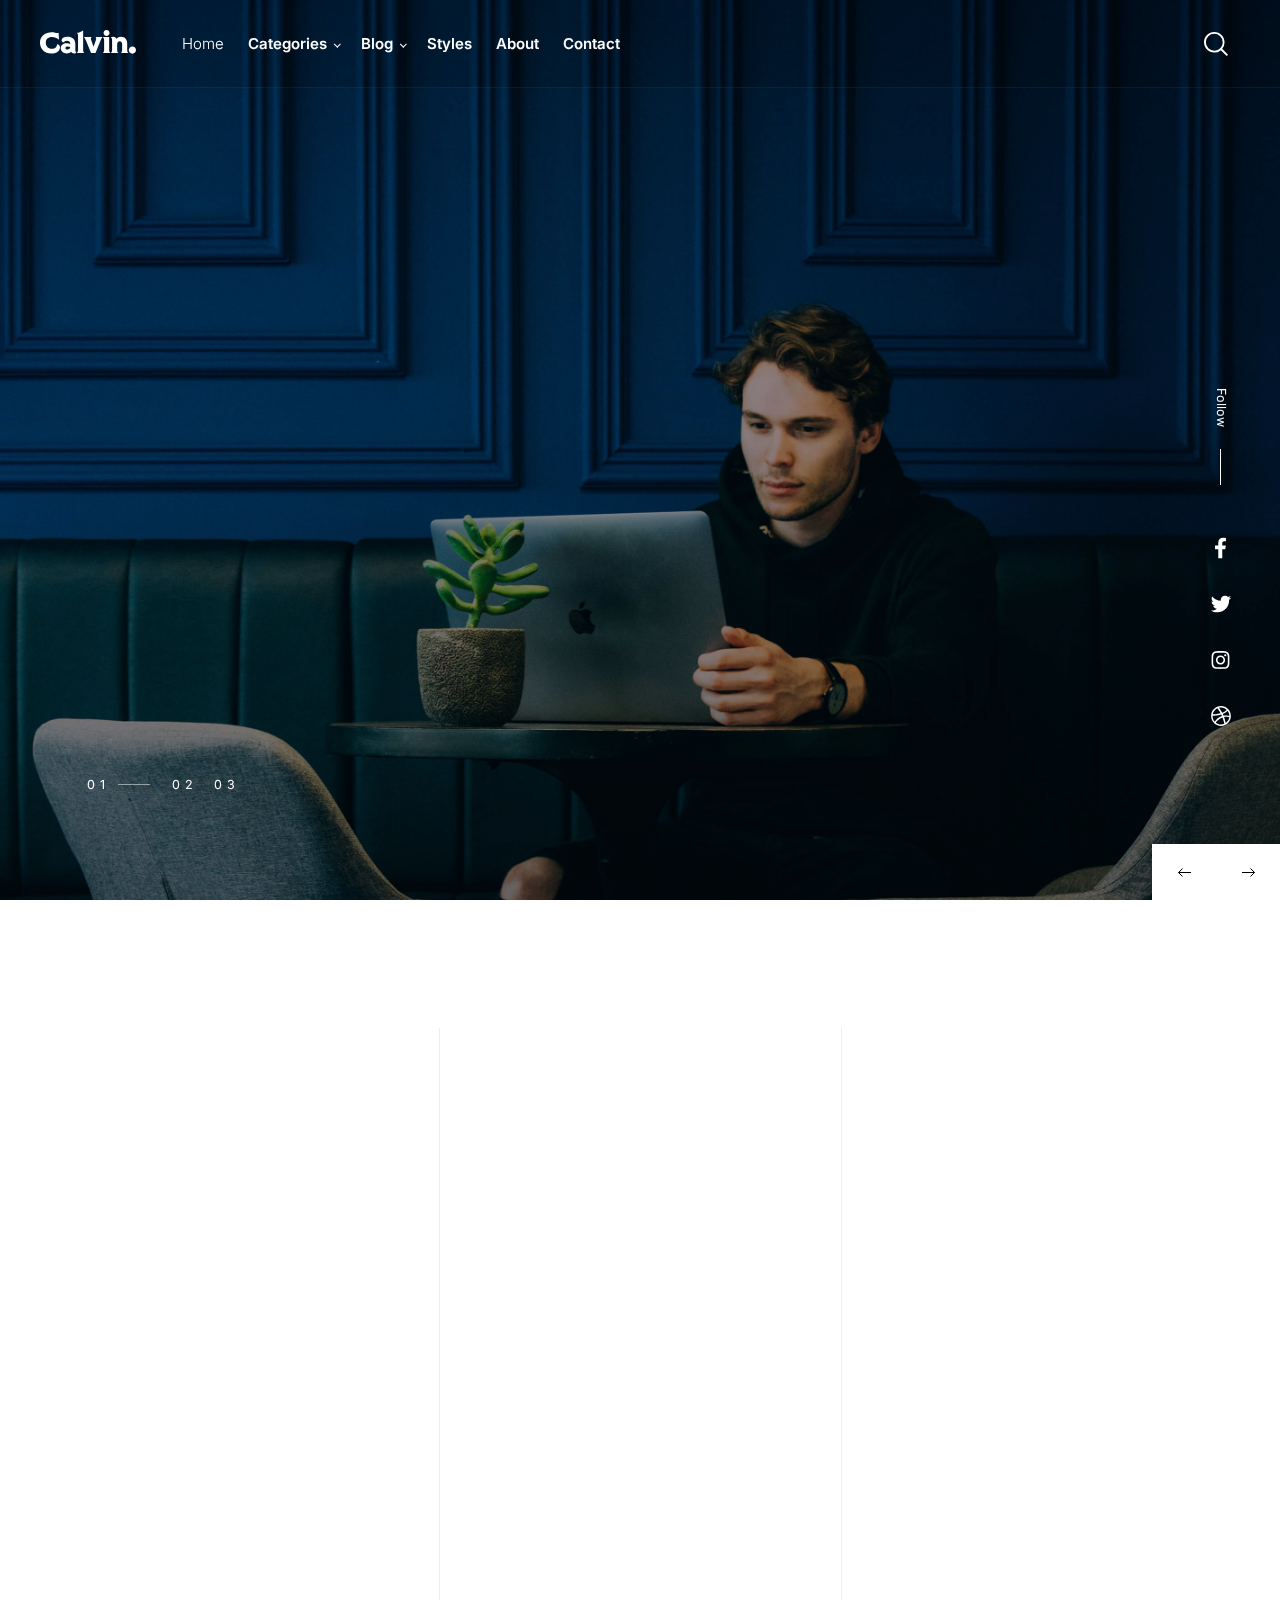
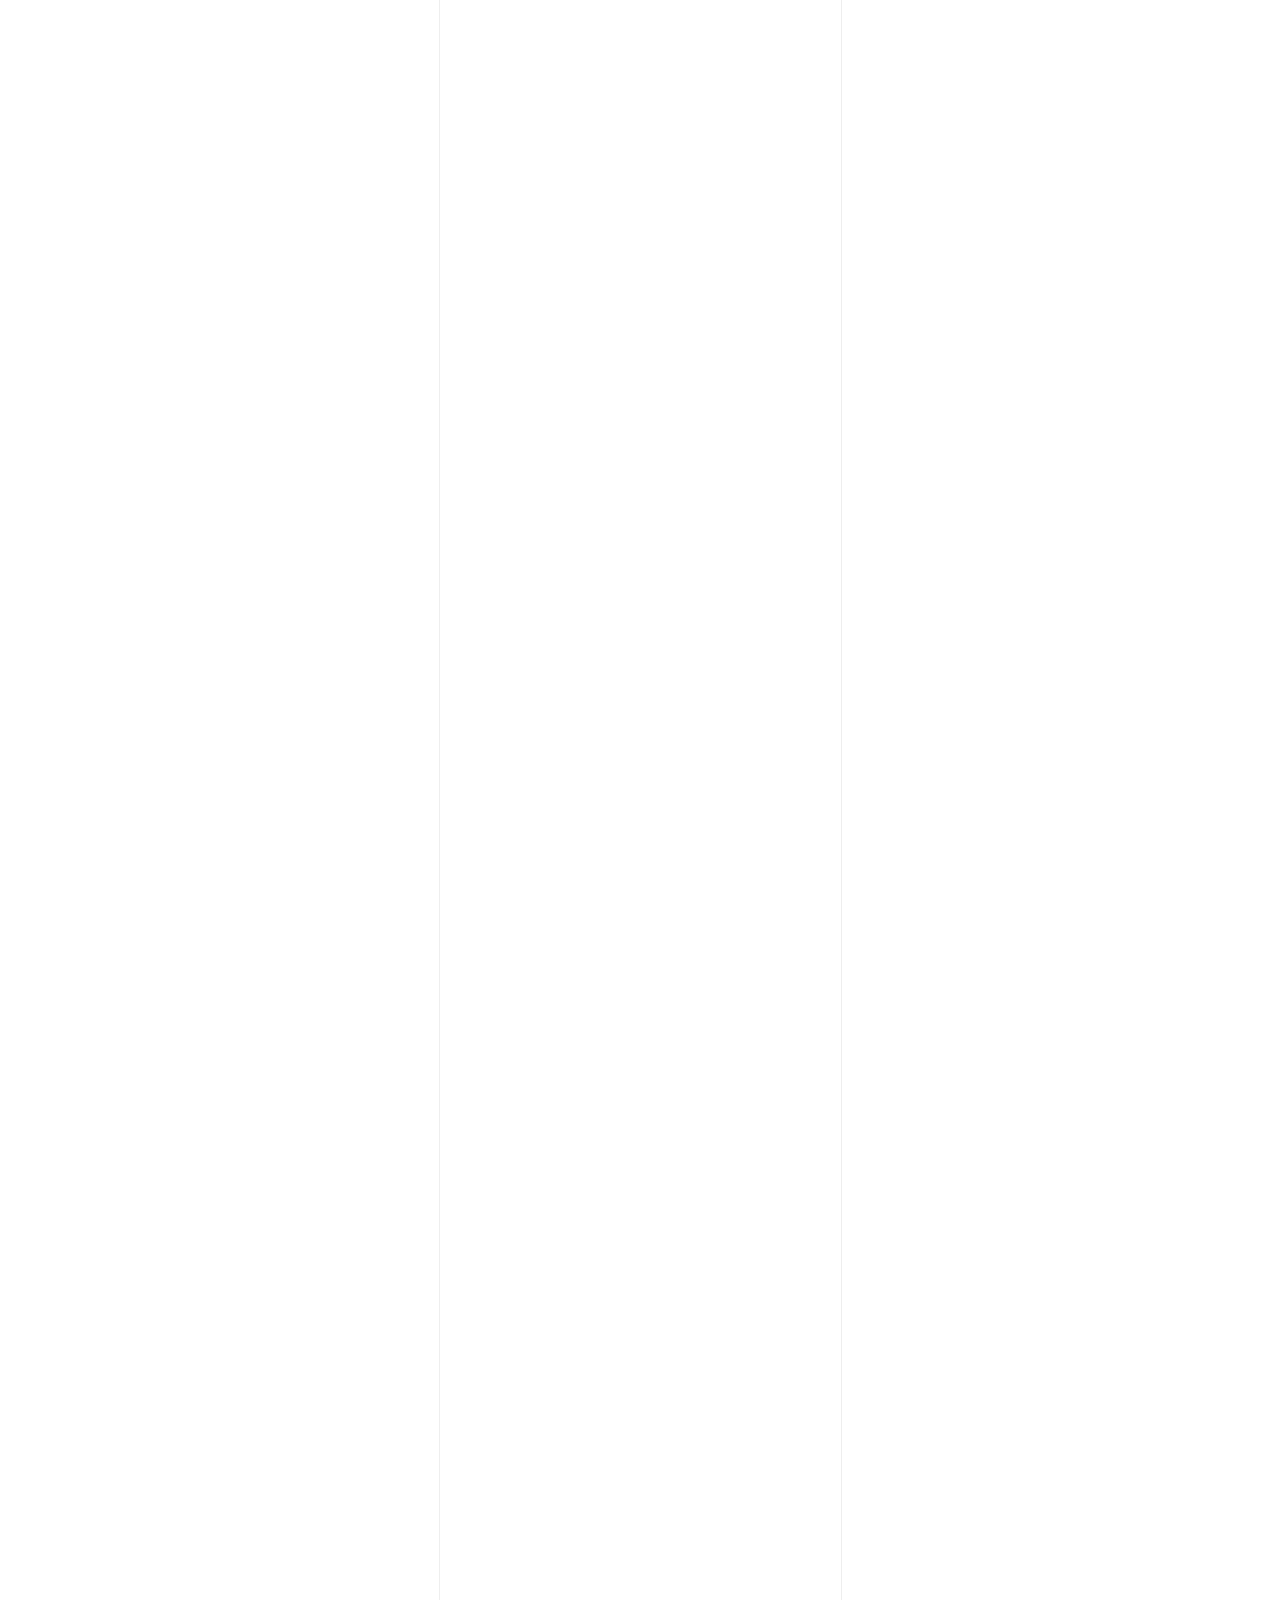
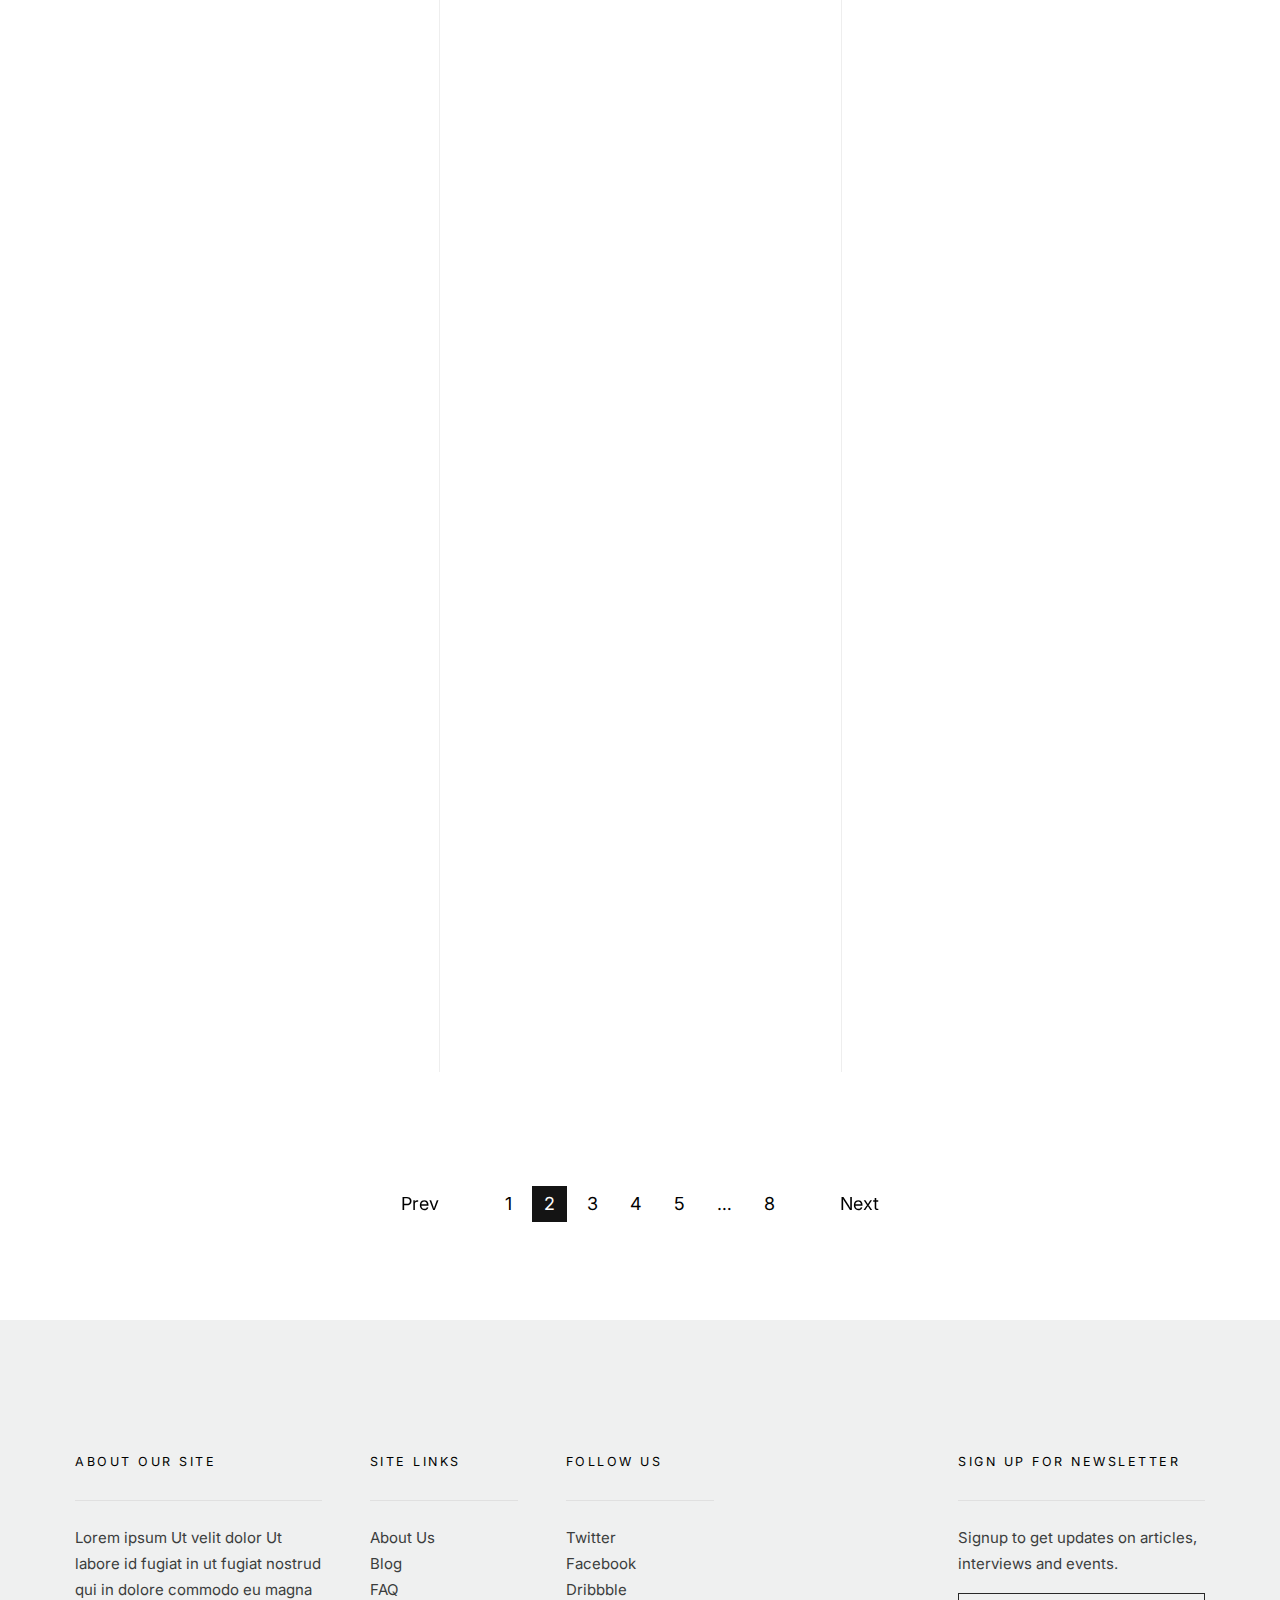
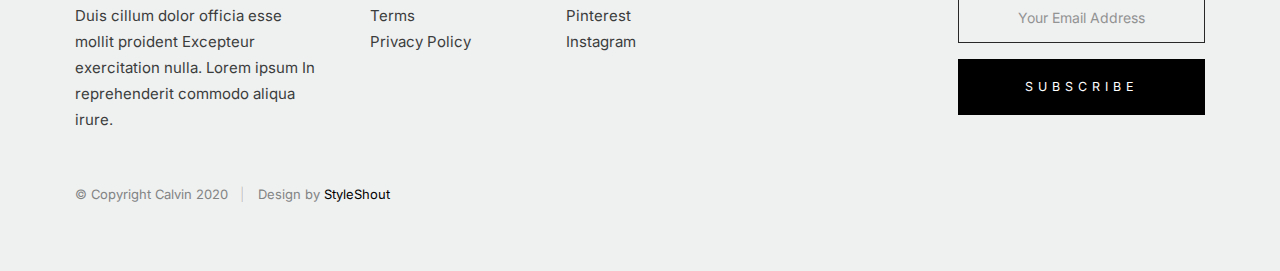
==== index.html @ 6d83449a "first" ====
<!DOCTYPE html>
<html class="no-js" lang="en">
<head>

    <!--- basic page needs
    ================================================== -->
    <meta charset="utf-8">
    <title>Calvin</title>
    <meta name="description" content="">
    <meta name="author" content="">

    <!-- mobile specific metas
    ================================================== -->
    <meta name="viewport" content="width=device-width, initial-scale=1">

    <!-- CSS
    ================================================== -->
    <link rel="stylesheet" href="css/vendor.css">
    <link rel="stylesheet" href="css/styles.css">

    <!-- script
    ================================================== -->
    <script src="js/modernizr.js"></script>
    <script defer src="js/fontawesome/all.min.js"></script>

    <!-- favicons
    ================================================== -->
    <link rel="apple-touch-icon" sizes="180x180" href="apple-touch-icon.png">
    <link rel="icon" type="image/png" sizes="32x32" href="favicon-32x32.png">
    <link rel="icon" type="image/png" sizes="16x16" href="favicon-16x16.png">
    <link rel="manifest" href="site.webmanifest">

</head>

<body id="top">


    <!-- preloader
    ================================================== -->
    <div id="preloader"> 
    	<div id="loader"></div>
    </div>


    <!-- header
    ================================================== -->
    <header class="s-header">

        <div class="s-header__logo">
            <a class="logo" href="index.html">
                <img src="images/logo.svg" alt="Homepage">
            </a>
        </div>

        <div class="row s-header__navigation">

            <nav class="s-header__nav-wrap">

                <h3 class="s-header__nav-heading h6">Navigate to</h3>

                <ul class="s-header__nav">
                    <li class="current"><a href="index.html" title="">Home</a></li>
                    <li class="has-children">
                        <a href="#0" title="">Categories</a>
                        <ul class="sub-menu">
                            <li><a href="category.html">Design</a></li>
                            <li><a href="category.html">Lifestyle</a></li>
                            <li><a href="category.html">Photography</a></li>
                            <li><a href="category.html">Vacation</a></li>
                            <li><a href="category.html">Work</a></li>
                            <li><a href="category.html">Health</a></li>
                            <li><a href="category.html">Family</a></li>
                            <li><a href="category.html">Relationship</a></li>
                        </ul>
                    </li>
                    <li class="has-children">
                        <a href="#0" title="">Blog</a>
                        <ul class="sub-menu">
                            <li><a href="single-video.html">Video Post</a></li>
                            <li><a href="single-audio.html">Audio Post</a></li>
                            <li><a href="single-standard.html">Standard Post</a></li>
                        </ul>
                    </li>
                    <li><a href="styles.html" title="">Styles</a></li>
                    <li><a href="about.html" title="">About</a></li>
                    <li><a href="contact.html" title="">Contact</a></li>
                </ul> <!-- end s-header__nav -->

                <a href="#0" title="Close Menu" class="s-header__overlay-close close-mobile-menu">Close</a>

            </nav> <!-- end s-header__nav-wrap -->

        </div> <!-- end s-header__navigation -->

        <a class="s-header__toggle-menu" href="#0" title="Menu"><span>Menu</span></a>

        <div class="s-header__search">

            <div class="s-header__search-inner">
                <div class="row wide">

                    <form role="search" method="get" class="s-header__search-form" action="#">
                        <label>
                            <span class="h-screen-reader-text">Search for:</span>
                            <input type="search" class="s-header__search-field" placeholder="Search for..." value="" name="s" title="Search for:" autocomplete="off">
                        </label>
                        <input type="submit" class="s-header__search-submit" value="Search"> 
                    </form>

                    <a href="#0" title="Close Search" class="s-header__overlay-close">Close</a>

                </div> <!-- end row -->
            </div> <!-- s-header__search-inner -->

        </div> <!-- end s-header__search wrap -->	

        <a class="s-header__search-trigger" href="#">
            <svg xmlns="http://www.w3.org/2000/svg" viewBox="0 0 17.982 17.983"><path fill="#010101" d="M12.622 13.611l-.209.163A7.607 7.607 0 017.7 15.399C3.454 15.399 0 11.945 0 7.7 0 3.454 3.454 0 7.7 0c4.245 0 7.699 3.454 7.699 7.7a7.613 7.613 0 01-1.626 4.714l-.163.209 4.372 4.371-.989.989-4.371-4.372zM7.7 1.399a6.307 6.307 0 00-6.3 6.3A6.307 6.307 0 007.7 14c3.473 0 6.3-2.827 6.3-6.3a6.308 6.308 0 00-6.3-6.301z"/></svg>
        </a>

    </header> <!-- end s-header -->


    <!-- hero
    ================================================== -->
    <section id="hero" class="s-hero">

        <div class="s-hero__slider">

            <div class="s-hero__slide">

                <div class="s-hero__slide-bg" style="background-image: url('images/slide1-bg-3000.jpg');"></div>

                <div class="row s-hero__slide-content animate-this">
                    <div class="column">
                        <div class="s-hero__slide-meta">
                            <span class="cat-links">
                                <a href="#0">Lifestyle</a>
                                <a href="#0">Design</a>
                            </span>
                            <span class="byline"> 
                                Posted by 
                                <span class="author">
                                    <a href="#0">Jonathan Doe</a>
                                </span>
                            </span>
                        </div>
                        <h1 class="s-hero__slide-text">
                            <a href="#0">
                                Tips and Ideas to Help You Start Freelancing.
                            </a>
                        </h1>
                    </div>
                </div>

            </div> <!-- end s-hero__slide -->

            <div class="s-hero__slide">

                <div class="s-hero__slide-bg" style="background-image: url('images/slide2-bg-3000.jpg');"></div>

                <div class="row s-hero__slide-content animate-this">
                    <div class="column">
                        <div class="s-hero__slide-meta">
                            <span class="cat-links">
                                <a href="#0">Work</a>
                            </span>
                            <span class="byline"> 
                                Posted by 
                                <span class="author">
                                    <a href="#0">Juan Dela Cruz</a>
                                </span>
                            </span>
                        </div>
                        <h1 class="s-hero__slide-text">
                            <a href="#0">
                                Minimalism: The Art of Keeping It Simple.
                            </a>
                        </h1>
                    </div>
                </div>

            </div> <!-- end s-hero__slide -->

            <div class="s-hero__slide"">

                <div class="s-hero__slide-bg" style="background-image: url('images/slide3-bg-3000.jpg');"></div>

                <div class="row s-hero__slide-content animate-this">
                    <div class="column">
                        <div class="s-hero__slide-meta">
                            <span class="cat-links">
                                <a href="#0">Health</a>
                                <a href="#0">Lifestyle</a>
                            </span>
                            <span class="byline"> 
                                Posted by 
                                <span class="author">
                                    <a href="#0">Jane Doe</a>
                                </span>
                            </span>
                        </div>
                        <h1 class="s-hero__slide-text">
                            <a href="#0">
                                10 Reasons Why Being in Nature Is Good For You.
                            </a>
                        </h1>
                    </div>
                </div>

            </div> <!-- end s-hero__slide -->

        </div> <!-- end s-hero__slider -->

        <div class="s-hero__social hide-on-mobile-small">
            <p>Follow</p>
            <span></span>
            <ul class="s-hero__social-icons">
                <li><a href="#0"><i class="fab fa-facebook-f" aria-hidden="true"></i></a></li>
                <li><a href="#0"><i class="fab fa-twitter" aria-hidden="true"></i></a></li>
                <li><a href="#0"><i class="fab fa-instagram" aria-hidden="true"></i></a></li>
                <li><a href="#0"><i class="fab fa-dribbble" aria-hidden="true"></i></a></li>
            </ul>
        </div> <!-- end s-hero__social -->

        <div class="nav-arrows s-hero__nav-arrows">
            <button class="s-hero__arrow-prev">
                <svg viewBox="0 0 15 15" xmlns="http://www.w3.org/2000/svg" width="15" height="15"><path d="M1.5 7.5l4-4m-4 4l4 4m-4-4H14" stroke="currentColor"></path></svg>
            </button>
            <button class="s-hero__arrow-next">
               <svg viewBox="0 0 15 15" xmlns="http://www.w3.org/2000/svg" width="15" height="15"><path d="M13.5 7.5l-4-4m4 4l-4 4m4-4H1" stroke="currentColor"></path></svg>
            </button>
        </div> <!-- end s-hero__arrows -->

    </section> <!-- end s-hero -->


    <!-- content
    ================================================== -->
    <section class="s-content s-content--no-top-padding">


        <!-- masonry
        ================================================== -->
        <div class="s-bricks">

            <div class="masonry">
                <div class="bricks-wrapper h-group">

                    <div class="grid-sizer"></div>

                    <div class="lines">
                        <span></span>
                        <span></span>
                        <span></span>
                    </div>

                    <article class="brick entry" data-aos="fade-up">
    
                        <div class="entry__thumb">
                            <a href="single-standard.html" class="thumb-link">
                                <img src="images/thumbs/masonry/macbook-600.jpg" 
                                     srcset="images/thumbs/masonry/macbook-600.jpg 1x, images/thumbs/masonry/macbook-1200.jpg 2x" alt="">
                            </a>
                        </div> <!-- end entry__thumb -->
    
                        <div class="entry__text">
                            <div class="entry__header">
                                <h1 class="entry__title"><a href="https://www.dreamhost.com/r.cgi?287326">Need Web Hosting for Your Websites?</a></h1>
                                
                                <div class="entry__meta">
                                    <span class="byline"">By:
                                        <span class='author'>
                                            <a href="https://www.dreamhost.com/r.cgi?287326">StyleShout</a>
                                    </span>
                                </span>
                                    <span class="cat-links">
                                        <a href="https://www.dreamhost.com/r.cgi?287326">Site Partner</a>
                                    </span>
                                </div>
                            </div>
                            <div class="entry__excerpt">
                                <p>
                                Need hosting? We would highly recommend DreamHost.
                                Enjoy 100% in-house support, guaranteed performance and uptime, 1-click installs, and a super-intuitive control panel to make managing your websites and projects easy.
                                </p>
                            </div>
                            <a class="entry__more-link" href="https://www.dreamhost.com/r.cgi?287326">Learn More</a>
                        </div> <!-- end entry__text -->
                    
                    </article> <!-- end article -->

                    <article class="brick entry" data-aos="fade-up">
        
                        <div class="entry__thumb">
                            <a href="single-standard.html" class="thumb-link">
                                <img src="images/thumbs/masonry/woodcraft-600.jpg" 
                                     srcset="images/thumbs/masonry/woodcraft-600.jpg 1x, images/thumbs/masonry/woodcraft-1200.jpg 2x" alt="">
                            </a>
                        </div> <!-- end entry__thumb -->
        
                        <div class="entry__text">
                            <div class="entry__header">
                                <h1 class="entry__title"><a href="single-standard.html">Just a Normal Simple Blog Post.</a></h1>
        
                                <div class="entry__meta">
                                    <span class="byline"">By:
                                        <span class='author'>
                                            <a href="#0">Naruto Uzumaki</a>
                                    </span>
                                </span>
                                    <span class="cat-links">
                                        <a href="#">Design</a> 
                                        <a href="#">Photography</a>
                                    </span>
                                </div>
                            </div>
                            <div class="entry__excerpt">
                                <p>
                                Lorem ipsum Sed eiusmod esse aliqua sed incididunt aliqua incididunt mollit id et sit proident dolor nulla sed commodo est ad minim elit reprehenderit nisi officia aute incididunt velit sint in aliqua cillum in consequat consequat in culpa in anim.
                                </p>
                            </div>
                            <a class="entry__more-link" href="#0">Read More</a>
                        </div> <!-- end entry__text -->
        
                    </article> <!-- end entry -->
    
                    <article class="brick entry" data-aos="fade-up">
    
                        <div class="entry__thumb">
                            <a href="single-standard.html" class="thumb-link">
                                <img src="images/thumbs/masonry/tulips-600.jpg" 
                                     srcset="images/thumbs/masonry/tulips-600.jpg 1x, images/thumbs/masonry/tulips-1200.jpg 2x" alt="">
                            </a>
                        </div>  <!-- end entry__thumb -->
    
                        <div class="entry__text">
                            <div class="entry__header">
                                <h1 class="entry__title"><a href="single-standard.html">10 Interesting Facts About Caffeine.</a></h1>
                                
                                <div class="entry__meta">
                                    <span class="byline"">By:
                                        <span class='author'>
                                            <a href="#0">Shikamaru Nara</a>
                                    </span>
                                </span>
                                    <span class="cat-links">
                                        <a href="#">Health</a>
                                    </span>
                                </div>
                            </div>
                            <div class="entry__excerpt">
                                <p>
                                Lorem ipsum Sed eiusmod esse aliqua sed incididunt aliqua incididunt mollit id et sit proident dolor nulla sed commodo est ad minim elit reprehenderit nisi officia aute incididunt velit sint in aliqua cillum in consequat consequat in culpa in anim.
                                </p>
                            </div>
                            <a class="entry__more-link" href="#0">Read More</a>
                        </div> <!-- end entry__text -->
                    
                    </article> <!-- end article -->

                    <article class="brick entry" data-aos="fade-up">
        
                        <div class="entry__thumb">
                            <a href="single-standard.html" class="thumb-link">
                                <img src="images/thumbs/masonry/grayscale-600.jpg" 
                                     srcset="images/thumbs/masonry/grayscale-600.jpg 1x, images/thumbs/masonry/grayscale-1200.jpg 2x" alt="">
                            </a>
                        </div> <!-- end entry__thumb -->
        
                        <div class="entry__text">
                            <div class="entry__header">
                                <h1 class="entry__title"><a href="single-standard.html">5  Grayscale Coloring Techniques.</a></h1>

                                <div class="entry__meta">
                                    <span class="byline"">By:
                                        <span class='author'>
                                            <a href="#0">Susuke Uchiha</a>
                                        </span>
                                    </span>
                                    <span class="cat-links">
                                        <a href="#">Design</a>
                                    </span>
                                </div>
                            </div>
                            <div class="entry__excerpt">
                                <p>
                                Lorem ipsum Sed eiusmod esse aliqua sed incididunt aliqua incididunt mollit id et sit proident dolor nulla sed commodo est ad minim elit reprehenderit nisi officia aute incididunt velit sint in aliqua cillum in consequat consequat in culpa in anim.
                                </p>
                            </div>
                            <a class="entry__more-link" href="#0">Read More</a>
                        </div> <!-- end entry__text -->
                        
                    </article> <!-- end article -->

                    <article class="brick entry" data-aos="fade-up">
    
                        <div class="entry__thumb">
                            <a href="single-standard.html" class="thumb-link">
                                <img src="images/thumbs/masonry/walk-600.jpg" 
                                     srcset="images/thumbs/masonry/walk-600.jpg 1x, images/thumbs/masonry/walk-1200.jpg 2x" alt="">
                            </a>
                        </div> <!-- end entry__thumb -->
    
                        <div class="entry__text">
                            <div class="entry__header">
                                <h1 class="entry__title"><a href="single-standard.html">Using Repetition and Patterns in Photography.</a></h1>
                                
                                <div class="entry__meta">
                                    <span class="byline"">By:
                                        <span class='author'>
                                            <a href="#0">Naruto Uzumaki</a>
                                    </span>
                                </span>
                                    <span class="cat-links">
                                        <a href="#">Work</a> 
                                        <a href="#">Lifestyle</a>
                                    </span>
                                </div>
                                
                            </div>
                            <div class="entry__excerpt">
                                <p>
                                Lorem ipsum Sed eiusmod esse aliqua sed incididunt aliqua incididunt mollit id et sit proident dolor nulla sed commodo est ad minim elit reprehenderit nisi officia aute incididunt velit sint in aliqua cillum in consequat consequat in culpa in anim.
                                </p>
                            </div>
                            <a class="entry__more-link" href="#0">Read More</a>
                        </div> <!-- end entry__text -->
                    
                    </article> <!-- end article -->
    
                    <article class="brick entry" data-aos="fade-up">
            
                        <div class="entry__thumb">
                            <a href="single-standard.html" class="thumb-link">
                                <img src="images/thumbs/masonry/jump-600.jpg" 
                                     srcset="images/thumbs/masonry/jump-600.jpg 1x, images/thumbs/masonry/jump-1200.jpg 2x" alt="">
                            </a>
                        </div> <!-- end entry__thumb -->
            
                        <div class="entry__text">
                            <div class="entry__header">
                                <h1 class="entry__title"><a href="single-standard.html">Create Meaningful Family Moments.</a></h1>
                                
                                <div class="entry__meta">
                                    <span class="byline"">By:
                                        <span class='author'>
                                            <a href="#0">Naruto Uzumaki</a>
                                    </span>
                                </span>
                                    <span class="cat-links">
                                        <a href="#">Family</a>
                                        <a href="#">Relationship</a>
                                    </span>
                                </div>
                            </div>
                            <div class="entry__excerpt">
                                <p>
                                Lorem ipsum Sed eiusmod esse aliqua sed incididunt aliqua incididunt mollit id et sit proident dolor nulla sed commodo est ad minim elit reprehenderit nisi officia aute incididunt velit sint in aliqua cillum in consequat consequat in culpa in anim.
                                </p>
                            </div>
                            <a class="entry__more-link" href="#0">Read More</a>
                        </div> <!-- end entry__text -->
                            
                    </article> <!-- end article -->
    
                    <article class="brick entry" data-aos="fade-up">
    
                        <div class="entry__thumb">
                            <a href="single-standard.html" class="thumb-link">
                                <img src="images/thumbs/masonry/real-600.jpg" 
                                     srcset="images/thumbs/masonry/real-600.jpg 1x, images/thumbs/masonry/real-1200.jpg 2x" alt="">
                            </a>
                        </div> <!-- end entry__thumb -->
    
                        <div class="entry__text">
                            <div class="entry__header">
                                <h1 class="entry__title"><a href="single-standard.html">How We Live Is What Makes Us Real.</a></h1>
                                
                                <div class="entry__meta">
                                    <span class="byline"">By:
                                        <span class='author'>
                                            <a href="#0">Naruto Uzumaki</a>
                                    </span>
                                </span>
                                    <span class="cat-links">
                                        <a href="#">Travel</a> 
                                        <a href="#">Vacation</a>
                                    </span>
                                </div>
                            </div>
                            <div class="entry__excerpt">
                                <p>
                                Lorem ipsum Sed eiusmod esse aliqua sed incididunt aliqua incididunt mollit id et sit proident dolor nulla sed commodo est ad minim elit reprehenderit nisi officia aute incididunt velit sint in aliqua cillum in consequat consequat in culpa in anim.
                                </p>
                            </div>
                            <a class="entry__more-link" href="#0">Read More</a>
                        </div> <!-- end entry__text -->
                    
                    </article> <!-- end article -->
    
                    <article class="brick entry" data-aos="fade-up">
    
                        <div class="entry__thumb">
                            <a href="single-standard.html" class="thumb-link">
                                <img src="images/thumbs/masonry/lamp-600.jpg" 
                                     srcset="images/thumbs/masonry/lamp-600.jpg 1x, images/thumbs/masonry/lamp-1200.jpg 2x" alt="">
                            </a>
                        </div> <!-- end entry__thumb -->
    
                        <div class="entry__text">
                            <div class="entry__header">
                                <h1 class="entry__title"><a href="single-standard.html">Symmetry In Modern Design.</a></h1>
                                
                                <div class="entry__meta">
                                    <span class="byline"">By:
                                        <span class='author'>
                                            <a href="#0">Kakakshi Hatake</a>
                                    </span>
                                </span>
                                    <span class="cat-links">
                                        <a href="#">Design</a> 
                                        <a href="#">Photography</a>
                                    </span>
                                </div>
                            </div>
                            <div class="entry__excerpt">
                                <p>
                                Lorem ipsum Sed eiusmod esse aliqua sed incididunt aliqua incididunt mollit id et sit proident dolor nulla sed commodo est ad minim elit reprehenderit nisi officia aute incididunt velit sint in aliqua cillum in consequat consequat in culpa in anim.
                                </p>
                            </div>
                            <a class="entry__more-link" href="#0">Read More</a>
                        </div> <!-- end entry__text -->
                    
                    </article> <!-- end article -->

                    <article class="brick entry" data-aos="fade-up">
    
                        <div class="entry__thumb">
                            <a href="single-standard.html" class="thumb-link">
                                <img src="images/thumbs/masonry/clock-600.jpg" 
                                     srcset="images/thumbs/masonry/clock-600.jpg 1x, images/thumbs/masonry/clock-1200.jpg 2x" alt="">
                            </a>
                        </div> <!-- end entry__thumb -->
    
                        <div class="entry__text">
                            <div class="entry__header">
                                <h1 class="entry__title"><a href="single-standard.html">10 Tips for Managing Time Effectively.</a></h1>
    
                                <div class="entry__meta">
                                    <span class="byline"">By:
                                        <span class='author'>
                                            <a href="#0">John Doe</a>
                                    </span>
                                </span>
                                    <span class="cat-links">
                                        <a href="#">Lifestyle</a>
                                        <a href="#">Work</a>
                                    </span>
                                </div>
                            </div>
                            <div class="entry__excerpt">
                                <p>
                                Lorem ipsum Sed eiusmod esse aliqua sed incididunt aliqua incididunt mollit id et sit proident dolor nulla sed commodo est ad minim elit reprehenderit nisi officia aute incididunt velit sint in aliqua cillum in consequat consequat in culpa in anim.
                                </p>
                            </div>
                            <a class="entry__more-link" href="#0">Read More</a>
                        </div> <!-- end entry__text -->
                    
                    </article> <!-- end article -->

                    <article class="brick entry" data-aos="fade-up">
    
                        <div class="entry__thumb">
                            <a href="single-standard.html" class="thumb-link">
                                <img src="images/thumbs/masonry/beetle-600.jpg" 
                                     srcset="images/thumbs/masonry/beetle-600.jpg 1x, images/thumbs/masonry/beetle-1200.jpg 2x" alt="">
                            </a>
                        </div> <!-- end entry__thumb -->
    
                        <div class="entry__text">
                            <div class="entry__header">
                                <h1 class="entry__title"><a href="single-standard.html">Throwback To The Good Old Days.</a></h1>
                                
                                <div class="entry__meta">
                                    <span class="byline"">By:
                                        <span class='author'>
                                            <a href="#0">Sakura Haruno</a>
                                    </span>
                                </span>
                                    <span class="cat-links">
                                        <a href="#">Lifestyle</a>
                                    </span>
                                </div>
                            </div>
                            <div class="entry__excerpt">
                                <p>
                                Lorem ipsum Sed eiusmod esse aliqua sed incididunt aliqua incididunt mollit id et sit proident dolor nulla sed commodo est ad minim elit reprehenderit nisi officia aute incididunt velit sint in aliqua cillum in consequat consequat in culpa in anim.
                                </p>
                            </div>
                            <a class="entry__more-link" href="#0">Read More</a>
                        </div> <!-- end entry__text -->
                    
                    </article> <!-- end article -->

                    <article class="brick entry" data-aos="fade-up">
    
                        <div class="entry__thumb">
                            <a href="single-standard.html" class="thumb-link">
                                <img src="images/thumbs/masonry/phone-and-keyboard-600.jpg" 
                                     srcset="images/thumbs/masonry/phone-and-keyboard-600.jpg 1x, images/thumbs/masonry/phone-and-keyboard-1200.jpg 2x" alt="">
                            </a>
                        </div> <!-- end entry__thumb -->
    
                        <div class="entry__text">
                            <div class="entry__header">
                                <h1 class="entry__title"><a href="single-standard.html">3 Reasons to Keep Your Workplace Tidy.</a></h1>
                                
                                <div class="entry__meta">
                                    <span class="byline"">By:
                                        <span class='author'>
                                            <a href="#0">Sakura Haruno</a>
                                    </span>
                                </span>
                                    <span class="cat-links">
                                        <a href="#">Work</a>
                                    </span>
                                </div>
                            </div>
                            <div class="entry__excerpt">
                                <p>
                                Lorem ipsum Sed eiusmod esse aliqua sed incididunt aliqua incididunt mollit id et sit proident dolor nulla sed commodo est ad minim elit reprehenderit nisi officia aute incididunt velit sint in aliqua cillum in consequat consequat in culpa in anim.
                                </p>
                            </div>
                            <a class="entry__more-link" href="#0">Read More</a>
                        </div> <!-- end entry__text -->
                    
                    </article> <!-- end article -->

                    <article class="brick entry" data-aos="fade-up">
    
                        <div class="entry__thumb">
                            <a href="single-standard.html" class="thumb-link">
                                <img src="images/thumbs/masonry/seashore-600.jpg" 
                                     srcset="images/thumbs/masonry/seashore-600.jpg 1x, images/thumbs/masonry/seashore-1200.jpg 2x" alt="">
                            </a>
                        </div> <!-- end entry__thumb -->
    
                        <div class="entry__text">
                            <div class="entry__header">
                                <h1 class="entry__title"><a href="single-standard.html">What The Beach Does to Your Brain.</a></h1>
                                
                                <div class="entry__meta">
                                    <span class="byline"">By:
                                        <span class='author'>
                                            <a href="#0">Naruto Uzumaki</a>
                                    </span>
                                </span>
                                    <span class="cat-links">
                                        <a href="#">Health</a> 
                                        <a href="#">Vacation</a>
                                    </span>
                                </div>
                            </div>
                            <div class="entry__excerpt">
                                <p>
                                Lorem ipsum Sed eiusmod esse aliqua sed incididunt aliqua incididunt mollit id et sit proident dolor nulla sed commodo est ad minim elit reprehenderit nisi officia aute incididunt velit sint in aliqua cillum in consequat consequat in culpa in anim.
                                </p>
                            </div>
                            <a class="entry__more-link" href="#0">Read More</a>
                        </div> <!-- end entry__text -->
                    
                    </article> <!-- end article -->

                </div> <!-- end brick-wrapper -->

            </div> <!-- end masonry -->

            <div class="row">
                <div class="column large-12">
                    <nav class="pgn">
                        <ul>
                            <li>
                                <span class="pgn__prev" href="#0">
                                    Prev
                                </span>
                            </li>
                            <li><a class="pgn__num" href="#0">1</a></li>
                            <li><span class="pgn__num current">2</span></li>
                            <li><a class="pgn__num" href="#0">3</a></li>
                            <li><a class="pgn__num" href="#0">4</a></li>
                            <li><a class="pgn__num" href="#0">5</a></li>
                            <li><span class="pgn__num dots">…</span></li>
                            <li><a class="pgn__num" href="#0">8</a></li>
                            <li>
                                <span class="pgn__next" href="#0">
                                    Next
                                </span>
                            </li>
                        </ul>
                    </nav> <!-- end pgn -->
                </div> <!-- end column -->
            </div> <!-- end row -->

        </div> <!-- end s-bricks -->

    </section> <!-- end s-content -->


    <!-- footer
    ================================================== -->
    <footer class="s-footer">

        <div class="s-footer__main">

            <div class="row">

                <div class="column large-3 medium-6 tab-12 s-footer__info">

                    <h5>About Our Site</h5>

                    <p>
                    Lorem ipsum Ut velit dolor Ut labore id fugiat in ut 
                    fugiat nostrud qui in dolore commodo eu magna Duis 
                    cillum dolor officia esse mollit proident Excepteur 
                    exercitation nulla. Lorem ipsum In reprehenderit 
                    commodo aliqua irure.
                    </p>

                </div> <!-- end s-footer__info -->

                <div class="column large-2 medium-3 tab-6 s-footer__site-links">

                    <h5>Site Links</h5>

                    <ul>
                        <li><a href="#0">About Us</a></li>
                        <li><a href="#0">Blog</a></li>
                        <li><a href="#0">FAQ</a></li>
                        <li><a href="#0">Terms</a></li>
                        <li><a href="#0">Privacy Policy</a></li>
                    </ul>

                </div> <!-- end s-footer__site-links -->  

                <div class="column large-2 medium-3 tab-6 s-footer__social-links">

                    <h5>Follow Us</h5>

                    <ul>
                        <li><a href="#0">Twitter</a></li>
                        <li><a href="#0">Facebook</a></li>
                        <li><a href="#0">Dribbble</a></li>
                        <li><a href="#0">Pinterest</a></li>
                        <li><a href="#0">Instagram</a></li>
                    </ul>

                </div> <!-- end s-footer__social links --> 

                <div class="column large-3 medium-6 tab-12 s-footer__subscribe">

                    <h5>Sign Up for Newsletter</h5>

                    <p>Signup to get updates on articles, interviews and events.</p>

                    <div class="subscribe-form">
                
                        <form id="mc-form" class="group" novalidate="true">

                            <input type="email" value="" name="dEmail" class="email" id="mc-email" placeholder="Your Email Address" required=""> 
                
                            <input type="submit" name="subscribe" value="subscribe" >
                
                            <label for="mc-email" class="subscribe-message"></label>
                
                        </form>

                    </div>

                </div> <!-- end s-footer__subscribe -->

            </div> <!-- end row -->

        </div> <!-- end s-footer__main -->

        <div class="s-footer__bottom">
            <div class="row">
                <div class="column">
                    <div class="ss-copyright">
                        <span>© Copyright Calvin 2020</span> 
                        <span>Design by <a href="https://www.styleshout.com/">StyleShout</a></span>
                    </div> <!-- end ss-copyright -->
                </div>
            </div> 

            <div class="ss-go-top">
                <a class="smoothscroll" title="Back to Top" href="#top">
                    <svg viewBox="0 0 15 15" fill="none" xmlns="http://www.w3.org/2000/svg" width="15" height="15"><path d="M7.5 1.5l.354-.354L7.5.793l-.354.353.354.354zm-.354.354l4 4 .708-.708-4-4-.708.708zm0-.708l-4 4 .708.708 4-4-.708-.708zM7 1.5V14h1V1.5H7z" fill="currentColor"></path></svg>
                </a>
            </div> <!-- end ss-go-top -->
        </div> <!-- end s-footer__bottom -->

   </footer> <!-- end s-footer -->


    <!-- Java Script
    ================================================== -->
    <script src="js/jquery-3.5.0.min.js"></script>
    <script src="js/plugins.js"></script>
    <script src="js/main.js"></script>

</body>

</html>
---- css/vendor.css ----
/* =================================================================== 
 *  Calvin Vendor/Third Party CSS
 *  Template Ver. 1.0.0 
 *  10-07-2020
 *  ------------------------------------------------------------------
 *
 *  TOC:
 *  # PrismJS 1.20.0
 *  # Animate On Scroll 
 *  # Slick Slider
 *
 * =================================================================== */

/* ===================================================================
 * # PrismJS 1.20.0
 *   https://prismjs.com/download.html#themes=prism-okaidia&languages=markup+css+clike+javascript+markup-templating+php 
 *   
 *   okaidia theme for JavaScript, CSS and HTML
 *   Loosely based on Monokai textmate theme by http://www.monokai.nl/
 *   @author ocodia
 * ------------------------------------------------------------------- */

code[class*="language-"], pre[class*="language-"] {
    color: #f8f8f2;
    background: none;
    text-shadow: 0 1px rgba(0, 0, 0, 0.3);
    font-family: var(--font-mono);
    font-size: calc(var(--text-size) * 0.9444);
    text-align: left;
    white-space: pre;
    word-spacing: normal;
    word-break: normal;
    word-wrap: normal;
    line-height: var(--vspace-1);
    -moz-tab-size: 4;
    -o-tab-size: 4;
    tab-size: 4;
    -webkit-hyphens: none;
    -ms-hyphens: none;
    hyphens: none;
}

/* Code blocks */

pre[class*="language-"] {
    padding: var(--vspace-0_5) 0 var(--vspace-1);
    margin: var(--vspace-1) 0;
    overflow: auto;
}

:not(pre)>code[class*="language-"], pre[class*="language-"] {
    background: #272822;
}

/* Inline code */

:not(pre)>code[class*="language-"] {
    padding: .1em;
    white-space: normal;
}

.token.comment, .token.prolog, .token.doctype, .token.cdata {
    color: slategray;
}

.token.punctuation {
    color: #f8f8f2;
}

.token.namespace {
    opacity: .7;
}

.token.property, .token.tag, .token.constant, .token.symbol, .token.deleted {
    color: #f92672;
}

.token.boolean, .token.number {
    color: #ae81ff;
}

.token.selector, .token.attr-name, .token.string, .token.char, .token.builtin, .token.inserted {
    color: #a6e22e;
}

.token.operator, .token.entity, .token.url, .language-css .token.string, .style .token.string, .token.variable {
    color: #f8f8f2;
}

.token.atrule, .token.attr-value, .token.function, .token.class-name {
    color: #e6db74;
}

.token.keyword {
    color: #66d9ef;
}

.token.regex, .token.important {
    color: #fd971f;
}

.token.important, .token.bold {
    font-weight: bold;
}

.token.italic {
    font-style: italic;
}

.token.entity {
    cursor: help;
}


/* ===================================================================
 * # Animate On Scroll 
 * https://michalsnik.github.io/aos/
 * ------------------------------------------------------------------- */

[data-aos][data-aos][data-aos-duration="50"], body[data-aos-duration="50"] [data-aos] {
    -webkit-transition-duration: 50ms;
    transition-duration: 50ms;
}

[data-aos][data-aos][data-aos-delay="50"], body[data-aos-delay="50"] [data-aos] {
    -webkit-transition-delay: 0;
    transition-delay: 0;
}

[data-aos][data-aos][data-aos-delay="50"].aos-animate, body[data-aos-delay="50"] [data-aos].aos-animate {
    -webkit-transition-delay: 50ms;
    transition-delay: 50ms;
}

[data-aos][data-aos][data-aos-duration="100"], body[data-aos-duration="100"] [data-aos] {
    -webkit-transition-duration: .1s;
    transition-duration: .1s;
}

[data-aos][data-aos][data-aos-delay="100"], body[data-aos-delay="100"] [data-aos] {
    -webkit-transition-delay: 0;
    transition-delay: 0;
}

[data-aos][data-aos][data-aos-delay="100"].aos-animate, body[data-aos-delay="100"] [data-aos].aos-animate {
    -webkit-transition-delay: .1s;
    transition-delay: .1s;
}

[data-aos][data-aos][data-aos-duration="150"], body[data-aos-duration="150"] [data-aos] {
    -webkit-transition-duration: .15s;
    transition-duration: .15s;
}

[data-aos][data-aos][data-aos-delay="150"], body[data-aos-delay="150"] [data-aos] {
    -webkit-transition-delay: 0;
    transition-delay: 0;
}

[data-aos][data-aos][data-aos-delay="150"].aos-animate, body[data-aos-delay="150"] [data-aos].aos-animate {
    -webkit-transition-delay: .15s;
    transition-delay: .15s;
}

[data-aos][data-aos][data-aos-duration="200"], body[data-aos-duration="200"] [data-aos] {
    -webkit-transition-duration: .2s;
    transition-duration: .2s;
}

[data-aos][data-aos][data-aos-delay="200"], body[data-aos-delay="200"] [data-aos] {
    -webkit-transition-delay: 0;
    transition-delay: 0;
}

[data-aos][data-aos][data-aos-delay="200"].aos-animate, body[data-aos-delay="200"] [data-aos].aos-animate {
    -webkit-transition-delay: .2s;
    transition-delay: .2s;
}

[data-aos][data-aos][data-aos-duration="250"], body[data-aos-duration="250"] [data-aos] {
    -webkit-transition-duration: .25s;
    transition-duration: .25s;
}

[data-aos][data-aos][data-aos-delay="250"], body[data-aos-delay="250"] [data-aos] {
    -webkit-transition-delay: 0;
    transition-delay: 0;
}

[data-aos][data-aos][data-aos-delay="250"].aos-animate, body[data-aos-delay="250"] [data-aos].aos-animate {
    -webkit-transition-delay: .25s;
    transition-delay: .25s;
}

[data-aos][data-aos][data-aos-duration="300"], body[data-aos-duration="300"] [data-aos] {
    -webkit-transition-duration: .3s;
    transition-duration: .3s;
}

[data-aos][data-aos][data-aos-delay="300"], body[data-aos-delay="300"] [data-aos] {
    -webkit-transition-delay: 0;
    transition-delay: 0;
}

[data-aos][data-aos][data-aos-delay="300"].aos-animate, body[data-aos-delay="300"] [data-aos].aos-animate {
    -webkit-transition-delay: .3s;
    transition-delay: .3s;
}

[data-aos][data-aos][data-aos-duration="350"], body[data-aos-duration="350"] [data-aos] {
    -webkit-transition-duration: .35s;
    transition-duration: .35s;
}

[data-aos][data-aos][data-aos-delay="350"], body[data-aos-delay="350"] [data-aos] {
    -webkit-transition-delay: 0;
    transition-delay: 0;
}

[data-aos][data-aos][data-aos-delay="350"].aos-animate, body[data-aos-delay="350"] [data-aos].aos-animate {
    -webkit-transition-delay: .35s;
    transition-delay: .35s;
}

[data-aos][data-aos][data-aos-duration="400"], body[data-aos-duration="400"] [data-aos] {
    -webkit-transition-duration: .4s;
    transition-duration: .4s;
}

[data-aos][data-aos][data-aos-delay="400"], body[data-aos-delay="400"] [data-aos] {
    -webkit-transition-delay: 0;
    transition-delay: 0;
}

[data-aos][data-aos][data-aos-delay="400"].aos-animate, body[data-aos-delay="400"] [data-aos].aos-animate {
    -webkit-transition-delay: .4s;
    transition-delay: .4s;
}

[data-aos][data-aos][data-aos-duration="450"], body[data-aos-duration="450"] [data-aos] {
    -webkit-transition-duration: .45s;
    transition-duration: .45s;
}

[data-aos][data-aos][data-aos-delay="450"], body[data-aos-delay="450"] [data-aos] {
    -webkit-transition-delay: 0;
    transition-delay: 0;
}

[data-aos][data-aos][data-aos-delay="450"].aos-animate, body[data-aos-delay="450"] [data-aos].aos-animate {
    -webkit-transition-delay: .45s;
    transition-delay: .45s;
}

[data-aos][data-aos][data-aos-duration="500"], body[data-aos-duration="500"] [data-aos] {
    -webkit-transition-duration: .5s;
    transition-duration: .5s;
}

[data-aos][data-aos][data-aos-delay="500"], body[data-aos-delay="500"] [data-aos] {
    -webkit-transition-delay: 0;
    transition-delay: 0;
}

[data-aos][data-aos][data-aos-delay="500"].aos-animate, body[data-aos-delay="500"] [data-aos].aos-animate {
    -webkit-transition-delay: .5s;
    transition-delay: .5s;
}

[data-aos][data-aos][data-aos-duration="550"], body[data-aos-duration="550"] [data-aos] {
    -webkit-transition-duration: .55s;
    transition-duration: .55s;
}

[data-aos][data-aos][data-aos-delay="550"], body[data-aos-delay="550"] [data-aos] {
    -webkit-transition-delay: 0;
    transition-delay: 0;
}

[data-aos][data-aos][data-aos-delay="550"].aos-animate, body[data-aos-delay="550"] [data-aos].aos-animate {
    -webkit-transition-delay: .55s;
    transition-delay: .55s;
}

[data-aos][data-aos][data-aos-duration="600"], body[data-aos-duration="600"] [data-aos] {
    -webkit-transition-duration: .6s;
    transition-duration: .6s;
}

[data-aos][data-aos][data-aos-delay="600"], body[data-aos-delay="600"] [data-aos] {
    -webkit-transition-delay: 0;
    transition-delay: 0;
}

[data-aos][data-aos][data-aos-delay="600"].aos-animate, body[data-aos-delay="600"] [data-aos].aos-animate {
    -webkit-transition-delay: .6s;
    transition-delay: .6s;
}

[data-aos][data-aos][data-aos-duration="650"], body[data-aos-duration="650"] [data-aos] {
    -webkit-transition-duration: .65s;
    transition-duration: .65s;
}

[data-aos][data-aos][data-aos-delay="650"], body[data-aos-delay="650"] [data-aos] {
    -webkit-transition-delay: 0;
    transition-delay: 0;
}

[data-aos][data-aos][data-aos-delay="650"].aos-animate, body[data-aos-delay="650"] [data-aos].aos-animate {
    -webkit-transition-delay: .65s;
    transition-delay: .65s;
}

[data-aos][data-aos][data-aos-duration="700"], body[data-aos-duration="700"] [data-aos] {
    -webkit-transition-duration: .7s;
    transition-duration: .7s;
}

[data-aos][data-aos][data-aos-delay="700"], body[data-aos-delay="700"] [data-aos] {
    -webkit-transition-delay: 0;
    transition-delay: 0;
}

[data-aos][data-aos][data-aos-delay="700"].aos-animate, body[data-aos-delay="700"] [data-aos].aos-animate {
    -webkit-transition-delay: .7s;
    transition-delay: .7s;
}

[data-aos][data-aos][data-aos-duration="750"], body[data-aos-duration="750"] [data-aos] {
    -webkit-transition-duration: .75s;
    transition-duration: .75s;
}

[data-aos][data-aos][data-aos-delay="750"], body[data-aos-delay="750"] [data-aos] {
    -webkit-transition-delay: 0;
    transition-delay: 0;
}

[data-aos][data-aos][data-aos-delay="750"].aos-animate, body[data-aos-delay="750"] [data-aos].aos-animate {
    -webkit-transition-delay: .75s;
    transition-delay: .75s;
}

[data-aos][data-aos][data-aos-duration="800"], body[data-aos-duration="800"] [data-aos] {
    -webkit-transition-duration: .8s;
    transition-duration: .8s;
}

[data-aos][data-aos][data-aos-delay="800"], body[data-aos-delay="800"] [data-aos] {
    -webkit-transition-delay: 0;
    transition-delay: 0;
}

[data-aos][data-aos][data-aos-delay="800"].aos-animate, body[data-aos-delay="800"] [data-aos].aos-animate {
    -webkit-transition-delay: .8s;
    transition-delay: .8s;
}

[data-aos][data-aos][data-aos-duration="850"], body[data-aos-duration="850"] [data-aos] {
    -webkit-transition-duration: .85s;
    transition-duration: .85s;
}

[data-aos][data-aos][data-aos-delay="850"], body[data-aos-delay="850"] [data-aos] {
    -webkit-transition-delay: 0;
    transition-delay: 0;
}

[data-aos][data-aos][data-aos-delay="850"].aos-animate, body[data-aos-delay="850"] [data-aos].aos-animate {
    -webkit-transition-delay: .85s;
    transition-delay: .85s;
}

[data-aos][data-aos][data-aos-duration="900"], body[data-aos-duration="900"] [data-aos] {
    -webkit-transition-duration: .9s;
    transition-duration: .9s;
}

[data-aos][data-aos][data-aos-delay="900"], body[data-aos-delay="900"] [data-aos] {
    -webkit-transition-delay: 0;
    transition-delay: 0;
}

[data-aos][data-aos][data-aos-delay="900"].aos-animate, body[data-aos-delay="900"] [data-aos].aos-animate {
    -webkit-transition-delay: .9s;
    transition-delay: .9s;
}

[data-aos][data-aos][data-aos-duration="950"], body[data-aos-duration="950"] [data-aos] {
    -webkit-transition-duration: .95s;
    transition-duration: .95s;
}

[data-aos][data-aos][data-aos-delay="950"], body[data-aos-delay="950"] [data-aos] {
    -webkit-transition-delay: 0;
    transition-delay: 0;
}

[data-aos][data-aos][data-aos-delay="950"].aos-animate, body[data-aos-delay="950"] [data-aos].aos-animate {
    -webkit-transition-delay: .95s;
    transition-delay: .95s;
}

[data-aos][data-aos][data-aos-duration="1000"], body[data-aos-duration="1000"] [data-aos] {
    -webkit-transition-duration: 1s;
    transition-duration: 1s;
}

[data-aos][data-aos][data-aos-delay="1000"], body[data-aos-delay="1000"] [data-aos] {
    -webkit-transition-delay: 0;
    transition-delay: 0;
}

[data-aos][data-aos][data-aos-delay="1000"].aos-animate, body[data-aos-delay="1000"] [data-aos].aos-animate {
    -webkit-transition-delay: 1s;
    transition-delay: 1s;
}

[data-aos][data-aos][data-aos-duration="1050"], body[data-aos-duration="1050"] [data-aos] {
    -webkit-transition-duration: 1.05s;
    transition-duration: 1.05s;
}

[data-aos][data-aos][data-aos-delay="1050"], body[data-aos-delay="1050"] [data-aos] {
    -webkit-transition-delay: 0;
    transition-delay: 0;
}

[data-aos][data-aos][data-aos-delay="1050"].aos-animate, body[data-aos-delay="1050"] [data-aos].aos-animate {
    -webkit-transition-delay: 1.05s;
    transition-delay: 1.05s;
}

[data-aos][data-aos][data-aos-duration="1100"], body[data-aos-duration="1100"] [data-aos] {
    -webkit-transition-duration: 1.1s;
    transition-duration: 1.1s;
}

[data-aos][data-aos][data-aos-delay="1100"], body[data-aos-delay="1100"] [data-aos] {
    -webkit-transition-delay: 0;
    transition-delay: 0;
}

[data-aos][data-aos][data-aos-delay="1100"].aos-animate, body[data-aos-delay="1100"] [data-aos].aos-animate {
    -webkit-transition-delay: 1.1s;
    transition-delay: 1.1s;
}

[data-aos][data-aos][data-aos-duration="1150"], body[data-aos-duration="1150"] [data-aos] {
    -webkit-transition-duration: 1.15s;
    transition-duration: 1.15s;
}

[data-aos][data-aos][data-aos-delay="1150"], body[data-aos-delay="1150"] [data-aos] {
    -webkit-transition-delay: 0;
    transition-delay: 0;
}

[data-aos][data-aos][data-aos-delay="1150"].aos-animate, body[data-aos-delay="1150"] [data-aos].aos-animate {
    -webkit-transition-delay: 1.15s;
    transition-delay: 1.15s;
}

[data-aos][data-aos][data-aos-duration="1200"], body[data-aos-duration="1200"] [data-aos] {
    -webkit-transition-duration: 1.2s;
    transition-duration: 1.2s;
}

[data-aos][data-aos][data-aos-delay="1200"], body[data-aos-delay="1200"] [data-aos] {
    -webkit-transition-delay: 0;
    transition-delay: 0;
}

[data-aos][data-aos][data-aos-delay="1200"].aos-animate, body[data-aos-delay="1200"] [data-aos].aos-animate {
    -webkit-transition-delay: 1.2s;
    transition-delay: 1.2s;
}

[data-aos][data-aos][data-aos-duration="1250"], body[data-aos-duration="1250"] [data-aos] {
    -webkit-transition-duration: 1.25s;
    transition-duration: 1.25s;
}

[data-aos][data-aos][data-aos-delay="1250"], body[data-aos-delay="1250"] [data-aos] {
    -webkit-transition-delay: 0;
    transition-delay: 0;
}

[data-aos][data-aos][data-aos-delay="1250"].aos-animate, body[data-aos-delay="1250"] [data-aos].aos-animate {
    -webkit-transition-delay: 1.25s;
    transition-delay: 1.25s;
}

[data-aos][data-aos][data-aos-duration="1300"], body[data-aos-duration="1300"] [data-aos] {
    -webkit-transition-duration: 1.3s;
    transition-duration: 1.3s;
}

[data-aos][data-aos][data-aos-delay="1300"], body[data-aos-delay="1300"] [data-aos] {
    -webkit-transition-delay: 0;
    transition-delay: 0;
}

[data-aos][data-aos][data-aos-delay="1300"].aos-animate, body[data-aos-delay="1300"] [data-aos].aos-animate {
    -webkit-transition-delay: 1.3s;
    transition-delay: 1.3s;
}

[data-aos][data-aos][data-aos-duration="1350"], body[data-aos-duration="1350"] [data-aos] {
    -webkit-transition-duration: 1.35s;
    transition-duration: 1.35s;
}

[data-aos][data-aos][data-aos-delay="1350"], body[data-aos-delay="1350"] [data-aos] {
    -webkit-transition-delay: 0;
    transition-delay: 0;
}

[data-aos][data-aos][data-aos-delay="1350"].aos-animate, body[data-aos-delay="1350"] [data-aos].aos-animate {
    -webkit-transition-delay: 1.35s;
    transition-delay: 1.35s;
}

[data-aos][data-aos][data-aos-duration="1400"], body[data-aos-duration="1400"] [data-aos] {
    -webkit-transition-duration: 1.4s;
    transition-duration: 1.4s;
}

[data-aos][data-aos][data-aos-delay="1400"], body[data-aos-delay="1400"] [data-aos] {
    -webkit-transition-delay: 0;
    transition-delay: 0;
}

[data-aos][data-aos][data-aos-delay="1400"].aos-animate, body[data-aos-delay="1400"] [data-aos].aos-animate {
    -webkit-transition-delay: 1.4s;
    transition-delay: 1.4s;
}

[data-aos][data-aos][data-aos-duration="1450"], body[data-aos-duration="1450"] [data-aos] {
    -webkit-transition-duration: 1.45s;
    transition-duration: 1.45s;
}

[data-aos][data-aos][data-aos-delay="1450"], body[data-aos-delay="1450"] [data-aos] {
    -webkit-transition-delay: 0;
    transition-delay: 0;
}

[data-aos][data-aos][data-aos-delay="1450"].aos-animate, body[data-aos-delay="1450"] [data-aos].aos-animate {
    -webkit-transition-delay: 1.45s;
    transition-delay: 1.45s;
}

[data-aos][data-aos][data-aos-duration="1500"], body[data-aos-duration="1500"] [data-aos] {
    -webkit-transition-duration: 1.5s;
    transition-duration: 1.5s;
}

[data-aos][data-aos][data-aos-delay="1500"], body[data-aos-delay="1500"] [data-aos] {
    -webkit-transition-delay: 0;
    transition-delay: 0;
}

[data-aos][data-aos][data-aos-delay="1500"].aos-animate, body[data-aos-delay="1500"] [data-aos].aos-animate {
    -webkit-transition-delay: 1.5s;
    transition-delay: 1.5s;
}

[data-aos][data-aos][data-aos-duration="1550"], body[data-aos-duration="1550"] [data-aos] {
    -webkit-transition-duration: 1.55s;
    transition-duration: 1.55s;
}

[data-aos][data-aos][data-aos-delay="1550"], body[data-aos-delay="1550"] [data-aos] {
    -webkit-transition-delay: 0;
    transition-delay: 0;
}

[data-aos][data-aos][data-aos-delay="1550"].aos-animate, body[data-aos-delay="1550"] [data-aos].aos-animate {
    -webkit-transition-delay: 1.55s;
    transition-delay: 1.55s;
}

[data-aos][data-aos][data-aos-duration="1600"], body[data-aos-duration="1600"] [data-aos] {
    -webkit-transition-duration: 1.6s;
    transition-duration: 1.6s;
}

[data-aos][data-aos][data-aos-delay="1600"], body[data-aos-delay="1600"] [data-aos] {
    -webkit-transition-delay: 0;
    transition-delay: 0;
}

[data-aos][data-aos][data-aos-delay="1600"].aos-animate, body[data-aos-delay="1600"] [data-aos].aos-animate {
    -webkit-transition-delay: 1.6s;
    transition-delay: 1.6s;
}

[data-aos][data-aos][data-aos-duration="1650"], body[data-aos-duration="1650"] [data-aos] {
    -webkit-transition-duration: 1.65s;
    transition-duration: 1.65s;
}

[data-aos][data-aos][data-aos-delay="1650"], body[data-aos-delay="1650"] [data-aos] {
    -webkit-transition-delay: 0;
    transition-delay: 0;
}

[data-aos][data-aos][data-aos-delay="1650"].aos-animate, body[data-aos-delay="1650"] [data-aos].aos-animate {
    -webkit-transition-delay: 1.65s;
    transition-delay: 1.65s;
}

[data-aos][data-aos][data-aos-duration="1700"], body[data-aos-duration="1700"] [data-aos] {
    -webkit-transition-duration: 1.7s;
    transition-duration: 1.7s;
}

[data-aos][data-aos][data-aos-delay="1700"], body[data-aos-delay="1700"] [data-aos] {
    -webkit-transition-delay: 0;
    transition-delay: 0;
}

[data-aos][data-aos][data-aos-delay="1700"].aos-animate, body[data-aos-delay="1700"] [data-aos].aos-animate {
    -webkit-transition-delay: 1.7s;
    transition-delay: 1.7s;
}

[data-aos][data-aos][data-aos-duration="1750"], body[data-aos-duration="1750"] [data-aos] {
    -webkit-transition-duration: 1.75s;
    transition-duration: 1.75s;
}

[data-aos][data-aos][data-aos-delay="1750"], body[data-aos-delay="1750"] [data-aos] {
    -webkit-transition-delay: 0;
    transition-delay: 0;
}

[data-aos][data-aos][data-aos-delay="1750"].aos-animate, body[data-aos-delay="1750"] [data-aos].aos-animate {
    -webkit-transition-delay: 1.75s;
    transition-delay: 1.75s;
}

[data-aos][data-aos][data-aos-duration="1800"], body[data-aos-duration="1800"] [data-aos] {
    -webkit-transition-duration: 1.8s;
    transition-duration: 1.8s;
}

[data-aos][data-aos][data-aos-delay="1800"], body[data-aos-delay="1800"] [data-aos] {
    -webkit-transition-delay: 0;
    transition-delay: 0;
}

[data-aos][data-aos][data-aos-delay="1800"].aos-animate, body[data-aos-delay="1800"] [data-aos].aos-animate {
    -webkit-transition-delay: 1.8s;
    transition-delay: 1.8s;
}

[data-aos][data-aos][data-aos-duration="1850"], body[data-aos-duration="1850"] [data-aos] {
    -webkit-transition-duration: 1.85s;
    transition-duration: 1.85s;
}

[data-aos][data-aos][data-aos-delay="1850"], body[data-aos-delay="1850"] [data-aos] {
    -webkit-transition-delay: 0;
    transition-delay: 0;
}

[data-aos][data-aos][data-aos-delay="1850"].aos-animate, body[data-aos-delay="1850"] [data-aos].aos-animate {
    -webkit-transition-delay: 1.85s;
    transition-delay: 1.85s;
}

[data-aos][data-aos][data-aos-duration="1900"], body[data-aos-duration="1900"] [data-aos] {
    -webkit-transition-duration: 1.9s;
    transition-duration: 1.9s;
}

[data-aos][data-aos][data-aos-delay="1900"], body[data-aos-delay="1900"] [data-aos] {
    -webkit-transition-delay: 0;
    transition-delay: 0;
}

[data-aos][data-aos][data-aos-delay="1900"].aos-animate, body[data-aos-delay="1900"] [data-aos].aos-animate {
    -webkit-transition-delay: 1.9s;
    transition-delay: 1.9s;
}

[data-aos][data-aos][data-aos-duration="1950"], body[data-aos-duration="1950"] [data-aos] {
    -webkit-transition-duration: 1.95s;
    transition-duration: 1.95s;
}

[data-aos][data-aos][data-aos-delay="1950"], body[data-aos-delay="1950"] [data-aos] {
    -webkit-transition-delay: 0;
    transition-delay: 0;
}

[data-aos][data-aos][data-aos-delay="1950"].aos-animate, body[data-aos-delay="1950"] [data-aos].aos-animate {
    -webkit-transition-delay: 1.95s;
    transition-delay: 1.95s;
}

[data-aos][data-aos][data-aos-duration="2000"], body[data-aos-duration="2000"] [data-aos] {
    -webkit-transition-duration: 2s;
    transition-duration: 2s;
}

[data-aos][data-aos][data-aos-delay="2000"], body[data-aos-delay="2000"] [data-aos] {
    -webkit-transition-delay: 0;
    transition-delay: 0;
}

[data-aos][data-aos][data-aos-delay="2000"].aos-animate, body[data-aos-delay="2000"] [data-aos].aos-animate {
    -webkit-transition-delay: 2s;
    transition-delay: 2s;
}

[data-aos][data-aos][data-aos-duration="2050"], body[data-aos-duration="2050"] [data-aos] {
    -webkit-transition-duration: 2.05s;
    transition-duration: 2.05s;
}

[data-aos][data-aos][data-aos-delay="2050"], body[data-aos-delay="2050"] [data-aos] {
    -webkit-transition-delay: 0;
    transition-delay: 0;
}

[data-aos][data-aos][data-aos-delay="2050"].aos-animate, body[data-aos-delay="2050"] [data-aos].aos-animate {
    -webkit-transition-delay: 2.05s;
    transition-delay: 2.05s;
}

[data-aos][data-aos][data-aos-duration="2100"], body[data-aos-duration="2100"] [data-aos] {
    -webkit-transition-duration: 2.1s;
    transition-duration: 2.1s;
}

[data-aos][data-aos][data-aos-delay="2100"], body[data-aos-delay="2100"] [data-aos] {
    -webkit-transition-delay: 0;
    transition-delay: 0;
}

[data-aos][data-aos][data-aos-delay="2100"].aos-animate, body[data-aos-delay="2100"] [data-aos].aos-animate {
    -webkit-transition-delay: 2.1s;
    transition-delay: 2.1s;
}

[data-aos][data-aos][data-aos-duration="2150"], body[data-aos-duration="2150"] [data-aos] {
    -webkit-transition-duration: 2.15s;
    transition-duration: 2.15s;
}

[data-aos][data-aos][data-aos-delay="2150"], body[data-aos-delay="2150"] [data-aos] {
    -webkit-transition-delay: 0;
    transition-delay: 0;
}

[data-aos][data-aos][data-aos-delay="2150"].aos-animate, body[data-aos-delay="2150"] [data-aos].aos-animate {
    -webkit-transition-delay: 2.15s;
    transition-delay: 2.15s;
}

[data-aos][data-aos][data-aos-duration="2200"], body[data-aos-duration="2200"] [data-aos] {
    -webkit-transition-duration: 2.2s;
    transition-duration: 2.2s;
}

[data-aos][data-aos][data-aos-delay="2200"], body[data-aos-delay="2200"] [data-aos] {
    -webkit-transition-delay: 0;
    transition-delay: 0;
}

[data-aos][data-aos][data-aos-delay="2200"].aos-animate, body[data-aos-delay="2200"] [data-aos].aos-animate {
    -webkit-transition-delay: 2.2s;
    transition-delay: 2.2s;
}

[data-aos][data-aos][data-aos-duration="2250"], body[data-aos-duration="2250"] [data-aos] {
    -webkit-transition-duration: 2.25s;
    transition-duration: 2.25s;
}

[data-aos][data-aos][data-aos-delay="2250"], body[data-aos-delay="2250"] [data-aos] {
    -webkit-transition-delay: 0;
    transition-delay: 0;
}

[data-aos][data-aos][data-aos-delay="2250"].aos-animate, body[data-aos-delay="2250"] [data-aos].aos-animate {
    -webkit-transition-delay: 2.25s;
    transition-delay: 2.25s;
}

[data-aos][data-aos][data-aos-duration="2300"], body[data-aos-duration="2300"] [data-aos] {
    -webkit-transition-duration: 2.3s;
    transition-duration: 2.3s;
}

[data-aos][data-aos][data-aos-delay="2300"], body[data-aos-delay="2300"] [data-aos] {
    -webkit-transition-delay: 0;
    transition-delay: 0;
}

[data-aos][data-aos][data-aos-delay="2300"].aos-animate, body[data-aos-delay="2300"] [data-aos].aos-animate {
    -webkit-transition-delay: 2.3s;
    transition-delay: 2.3s;
}

[data-aos][data-aos][data-aos-duration="2350"], body[data-aos-duration="2350"] [data-aos] {
    -webkit-transition-duration: 2.35s;
    transition-duration: 2.35s;
}

[data-aos][data-aos][data-aos-delay="2350"], body[data-aos-delay="2350"] [data-aos] {
    -webkit-transition-delay: 0;
    transition-delay: 0;
}

[data-aos][data-aos][data-aos-delay="2350"].aos-animate, body[data-aos-delay="2350"] [data-aos].aos-animate {
    -webkit-transition-delay: 2.35s;
    transition-delay: 2.35s;
}

[data-aos][data-aos][data-aos-duration="2400"], body[data-aos-duration="2400"] [data-aos] {
    -webkit-transition-duration: 2.4s;
    transition-duration: 2.4s;
}

[data-aos][data-aos][data-aos-delay="2400"], body[data-aos-delay="2400"] [data-aos] {
    -webkit-transition-delay: 0;
    transition-delay: 0;
}

[data-aos][data-aos][data-aos-delay="2400"].aos-animate, body[data-aos-delay="2400"] [data-aos].aos-animate {
    -webkit-transition-delay: 2.4s;
    transition-delay: 2.4s;
}

[data-aos][data-aos][data-aos-duration="2450"], body[data-aos-duration="2450"] [data-aos] {
    -webkit-transition-duration: 2.45s;
    transition-duration: 2.45s;
}

[data-aos][data-aos][data-aos-delay="2450"], body[data-aos-delay="2450"] [data-aos] {
    -webkit-transition-delay: 0;
    transition-delay: 0;
}

[data-aos][data-aos][data-aos-delay="2450"].aos-animate, body[data-aos-delay="2450"] [data-aos].aos-animate {
    -webkit-transition-delay: 2.45s;
    transition-delay: 2.45s;
}

[data-aos][data-aos][data-aos-duration="2500"], body[data-aos-duration="2500"] [data-aos] {
    -webkit-transition-duration: 2.5s;
    transition-duration: 2.5s;
}

[data-aos][data-aos][data-aos-delay="2500"], body[data-aos-delay="2500"] [data-aos] {
    -webkit-transition-delay: 0;
    transition-delay: 0;
}

[data-aos][data-aos][data-aos-delay="2500"].aos-animate, body[data-aos-delay="2500"] [data-aos].aos-animate {
    -webkit-transition-delay: 2.5s;
    transition-delay: 2.5s;
}

[data-aos][data-aos][data-aos-duration="2550"], body[data-aos-duration="2550"] [data-aos] {
    -webkit-transition-duration: 2.55s;
    transition-duration: 2.55s;
}

[data-aos][data-aos][data-aos-delay="2550"], body[data-aos-delay="2550"] [data-aos] {
    -webkit-transition-delay: 0;
    transition-delay: 0;
}

[data-aos][data-aos][data-aos-delay="2550"].aos-animate, body[data-aos-delay="2550"] [data-aos].aos-animate {
    -webkit-transition-delay: 2.55s;
    transition-delay: 2.55s;
}

[data-aos][data-aos][data-aos-duration="2600"], body[data-aos-duration="2600"] [data-aos] {
    -webkit-transition-duration: 2.6s;
    transition-duration: 2.6s;
}

[data-aos][data-aos][data-aos-delay="2600"], body[data-aos-delay="2600"] [data-aos] {
    -webkit-transition-delay: 0;
    transition-delay: 0;
}

[data-aos][data-aos][data-aos-delay="2600"].aos-animate, body[data-aos-delay="2600"] [data-aos].aos-animate {
    -webkit-transition-delay: 2.6s;
    transition-delay: 2.6s;
}

[data-aos][data-aos][data-aos-duration="2650"], body[data-aos-duration="2650"] [data-aos] {
    -webkit-transition-duration: 2.65s;
    transition-duration: 2.65s;
}

[data-aos][data-aos][data-aos-delay="2650"], body[data-aos-delay="2650"] [data-aos] {
    -webkit-transition-delay: 0;
    transition-delay: 0;
}

[data-aos][data-aos][data-aos-delay="2650"].aos-animate, body[data-aos-delay="2650"] [data-aos].aos-animate {
    -webkit-transition-delay: 2.65s;
    transition-delay: 2.65s;
}

[data-aos][data-aos][data-aos-duration="2700"], body[data-aos-duration="2700"] [data-aos] {
    -webkit-transition-duration: 2.7s;
    transition-duration: 2.7s;
}

[data-aos][data-aos][data-aos-delay="2700"], body[data-aos-delay="2700"] [data-aos] {
    -webkit-transition-delay: 0;
    transition-delay: 0;
}

[data-aos][data-aos][data-aos-delay="2700"].aos-animate, body[data-aos-delay="2700"] [data-aos].aos-animate {
    -webkit-transition-delay: 2.7s;
    transition-delay: 2.7s;
}

[data-aos][data-aos][data-aos-duration="2750"], body[data-aos-duration="2750"] [data-aos] {
    -webkit-transition-duration: 2.75s;
    transition-duration: 2.75s;
}

[data-aos][data-aos][data-aos-delay="2750"], body[data-aos-delay="2750"] [data-aos] {
    -webkit-transition-delay: 0;
    transition-delay: 0;
}

[data-aos][data-aos][data-aos-delay="2750"].aos-animate, body[data-aos-delay="2750"] [data-aos].aos-animate {
    -webkit-transition-delay: 2.75s;
    transition-delay: 2.75s;
}

[data-aos][data-aos][data-aos-duration="2800"], body[data-aos-duration="2800"] [data-aos] {
    -webkit-transition-duration: 2.8s;
    transition-duration: 2.8s;
}

[data-aos][data-aos][data-aos-delay="2800"], body[data-aos-delay="2800"] [data-aos] {
    -webkit-transition-delay: 0;
    transition-delay: 0;
}

[data-aos][data-aos][data-aos-delay="2800"].aos-animate, body[data-aos-delay="2800"] [data-aos].aos-animate {
    -webkit-transition-delay: 2.8s;
    transition-delay: 2.8s;
}

[data-aos][data-aos][data-aos-duration="2850"], body[data-aos-duration="2850"] [data-aos] {
    -webkit-transition-duration: 2.85s;
    transition-duration: 2.85s;
}

[data-aos][data-aos][data-aos-delay="2850"], body[data-aos-delay="2850"] [data-aos] {
    -webkit-transition-delay: 0;
    transition-delay: 0;
}

[data-aos][data-aos][data-aos-delay="2850"].aos-animate, body[data-aos-delay="2850"] [data-aos].aos-animate {
    -webkit-transition-delay: 2.85s;
    transition-delay: 2.85s;
}

[data-aos][data-aos][data-aos-duration="2900"], body[data-aos-duration="2900"] [data-aos] {
    -webkit-transition-duration: 2.9s;
    transition-duration: 2.9s;
}

[data-aos][data-aos][data-aos-delay="2900"], body[data-aos-delay="2900"] [data-aos] {
    -webkit-transition-delay: 0;
    transition-delay: 0;
}

[data-aos][data-aos][data-aos-delay="2900"].aos-animate, body[data-aos-delay="2900"] [data-aos].aos-animate {
    -webkit-transition-delay: 2.9s;
    transition-delay: 2.9s;
}

[data-aos][data-aos][data-aos-duration="2950"], body[data-aos-duration="2950"] [data-aos] {
    -webkit-transition-duration: 2.95s;
    transition-duration: 2.95s;
}

[data-aos][data-aos][data-aos-delay="2950"], body[data-aos-delay="2950"] [data-aos] {
    -webkit-transition-delay: 0;
    transition-delay: 0;
}

[data-aos][data-aos][data-aos-delay="2950"].aos-animate, body[data-aos-delay="2950"] [data-aos].aos-animate {
    -webkit-transition-delay: 2.95s;
    transition-delay: 2.95s;
}

[data-aos][data-aos][data-aos-duration="3000"], body[data-aos-duration="3000"] [data-aos] {
    -webkit-transition-duration: 3s;
    transition-duration: 3s;
}

[data-aos][data-aos][data-aos-delay="3000"], body[data-aos-delay="3000"] [data-aos] {
    -webkit-transition-delay: 0;
    transition-delay: 0;
}

[data-aos][data-aos][data-aos-delay="3000"].aos-animate, body[data-aos-delay="3000"] [data-aos].aos-animate {
    -webkit-transition-delay: 3s;
    transition-delay: 3s;
}

[data-aos][data-aos][data-aos-easing=linear], body[data-aos-easing=linear] [data-aos] {
    -webkit-transition-timing-function: cubic-bezier(0.25, 0.25, 0.75, 0.75);
    transition-timing-function: cubic-bezier(0.25, 0.25, 0.75, 0.75);
}

[data-aos][data-aos][data-aos-easing=ease], body[data-aos-easing=ease] [data-aos] {
    -webkit-transition-timing-function: ease;
    transition-timing-function: ease;
}

[data-aos][data-aos][data-aos-easing=ease-in], body[data-aos-easing=ease-in] [data-aos] {
    -webkit-transition-timing-function: ease-in;
    transition-timing-function: ease-in;
}

[data-aos][data-aos][data-aos-easing=ease-out], body[data-aos-easing=ease-out] [data-aos] {
    -webkit-transition-timing-function: ease-out;
    transition-timing-function: ease-out;
}

[data-aos][data-aos][data-aos-easing=ease-in-out], body[data-aos-easing=ease-in-out] [data-aos] {
    -webkit-transition-timing-function: ease-in-out;
    transition-timing-function: ease-in-out;
}

[data-aos][data-aos][data-aos-easing=ease-in-back], body[data-aos-easing=ease-in-back] [data-aos] {
    -webkit-transition-timing-function: cubic-bezier(0.6, -0.28, 0.735, 0.045);
    transition-timing-function: cubic-bezier(0.6, -0.28, 0.735, 0.045);
}

[data-aos][data-aos][data-aos-easing=ease-out-back], body[data-aos-easing=ease-out-back] [data-aos] {
    -webkit-transition-timing-function: cubic-bezier(0.175, 0.885, 0.32, 1.275);
    transition-timing-function: cubic-bezier(0.175, 0.885, 0.32, 1.275);
}

[data-aos][data-aos][data-aos-easing=ease-in-out-back], body[data-aos-easing=ease-in-out-back] [data-aos] {
    -webkit-transition-timing-function: cubic-bezier(0.68, -0.55, 0.265, 1.55);
    transition-timing-function: cubic-bezier(0.68, -0.55, 0.265, 1.55);
}

[data-aos][data-aos][data-aos-easing=ease-in-sine], body[data-aos-easing=ease-in-sine] [data-aos] {
    -webkit-transition-timing-function: cubic-bezier(0.47, 0, 0.745, 0.715);
    transition-timing-function: cubic-bezier(0.47, 0, 0.745, 0.715);
}

[data-aos][data-aos][data-aos-easing=ease-out-sine], body[data-aos-easing=ease-out-sine] [data-aos] {
    -webkit-transition-timing-function: cubic-bezier(0.39, 0.575, 0.565, 1);
    transition-timing-function: cubic-bezier(0.39, 0.575, 0.565, 1);
}

[data-aos][data-aos][data-aos-easing=ease-in-out-sine], body[data-aos-easing=ease-in-out-sine] [data-aos] {
    -webkit-transition-timing-function: cubic-bezier(0.445, 0.05, 0.55, 0.95);
    transition-timing-function: cubic-bezier(0.445, 0.05, 0.55, 0.95);
}

[data-aos][data-aos][data-aos-easing=ease-in-quad], body[data-aos-easing=ease-in-quad] [data-aos] {
    -webkit-transition-timing-function: cubic-bezier(0.55, 0.085, 0.68, 0.53);
    transition-timing-function: cubic-bezier(0.55, 0.085, 0.68, 0.53);
}

[data-aos][data-aos][data-aos-easing=ease-out-quad], body[data-aos-easing=ease-out-quad] [data-aos] {
    -webkit-transition-timing-function: cubic-bezier(0.25, 0.46, 0.45, 0.94);
    transition-timing-function: cubic-bezier(0.25, 0.46, 0.45, 0.94);
}

[data-aos][data-aos][data-aos-easing=ease-in-out-quad], body[data-aos-easing=ease-in-out-quad] [data-aos] {
    -webkit-transition-timing-function: cubic-bezier(0.455, 0.03, 0.515, 0.955);
    transition-timing-function: cubic-bezier(0.455, 0.03, 0.515, 0.955);
}

[data-aos][data-aos][data-aos-easing=ease-in-cubic], body[data-aos-easing=ease-in-cubic] [data-aos] {
    -webkit-transition-timing-function: cubic-bezier(0.55, 0.085, 0.68, 0.53);
    transition-timing-function: cubic-bezier(0.55, 0.085, 0.68, 0.53);
}

[data-aos][data-aos][data-aos-easing=ease-out-cubic], body[data-aos-easing=ease-out-cubic] [data-aos] {
    -webkit-transition-timing-function: cubic-bezier(0.25, 0.46, 0.45, 0.94);
    transition-timing-function: cubic-bezier(0.25, 0.46, 0.45, 0.94);
}

[data-aos][data-aos][data-aos-easing=ease-in-out-cubic], body[data-aos-easing=ease-in-out-cubic] [data-aos] {
    -webkit-transition-timing-function: cubic-bezier(0.455, 0.03, 0.515, 0.955);
    transition-timing-function: cubic-bezier(0.455, 0.03, 0.515, 0.955);
}

[data-aos][data-aos][data-aos-easing=ease-in-quart], body[data-aos-easing=ease-in-quart] [data-aos] {
    -webkit-transition-timing-function: cubic-bezier(0.55, 0.085, 0.68, 0.53);
    transition-timing-function: cubic-bezier(0.55, 0.085, 0.68, 0.53);
}

[data-aos][data-aos][data-aos-easing=ease-out-quart], body[data-aos-easing=ease-out-quart] [data-aos] {
    -webkit-transition-timing-function: cubic-bezier(0.25, 0.46, 0.45, 0.94);
    transition-timing-function: cubic-bezier(0.25, 0.46, 0.45, 0.94);
}

[data-aos][data-aos][data-aos-easing=ease-in-out-quart], body[data-aos-easing=ease-in-out-quart] [data-aos] {
    -webkit-transition-timing-function: cubic-bezier(0.455, 0.03, 0.515, 0.955);
    transition-timing-function: cubic-bezier(0.455, 0.03, 0.515, 0.955);
}

[data-aos^=fade][data-aos^=fade] {
    opacity: 0;
    -webkit-transition-property: opacity, -webkit-transform;
    transition-property: opacity, -webkit-transform;
    transition-property: opacity, transform;
    transition-property: opacity, transform, -webkit-transform;
}

[data-aos^=fade][data-aos^=fade].aos-animate {
    opacity: 1;
    -webkit-transform: translateZ(0);
    transform: translateZ(0);
}

[data-aos=fade-up] {
    -webkit-transform: translate3d(0, 100px, 0);
    transform: translate3d(0, 100px, 0);
}

[data-aos=fade-down] {
    -webkit-transform: translate3d(0, -100px, 0);
    transform: translate3d(0, -100px, 0);
}

[data-aos=fade-right] {
    -webkit-transform: translate3d(-100px, 0, 0);
    transform: translate3d(-100px, 0, 0);
}

[data-aos=fade-left] {
    -webkit-transform: translate3d(100px, 0, 0);
    transform: translate3d(100px, 0, 0);
}

[data-aos=fade-up-right] {
    -webkit-transform: translate3d(-100px, 100px, 0);
    transform: translate3d(-100px, 100px, 0);
}

[data-aos=fade-up-left] {
    -webkit-transform: translate3d(100px, 100px, 0);
    transform: translate3d(100px, 100px, 0);
}

[data-aos=fade-down-right] {
    -webkit-transform: translate3d(-100px, -100px, 0);
    transform: translate3d(-100px, -100px, 0);
}

[data-aos=fade-down-left] {
    -webkit-transform: translate3d(100px, -100px, 0);
    transform: translate3d(100px, -100px, 0);
}

[data-aos^=zoom][data-aos^=zoom] {
    opacity: 0;
    -webkit-transition-property: opacity, -webkit-transform;
    transition-property: opacity, -webkit-transform;
    transition-property: opacity, transform;
    transition-property: opacity, transform, -webkit-transform;
}

[data-aos^=zoom][data-aos^=zoom].aos-animate {
    opacity: 1;
    -webkit-transform: translateZ(0) scale(1);
    transform: translateZ(0) scale(1);
}

[data-aos=zoom-in] {
    -webkit-transform: scale(0.6);
    transform: scale(0.6);
}

[data-aos=zoom-in-up] {
    -webkit-transform: translate3d(0, 100px, 0) scale(0.6);
    transform: translate3d(0, 100px, 0) scale(0.6);
}

[data-aos=zoom-in-down] {
    -webkit-transform: translate3d(0, -100px, 0) scale(0.6);
    transform: translate3d(0, -100px, 0) scale(0.6);
}

[data-aos=zoom-in-right] {
    -webkit-transform: translate3d(-100px, 0, 0) scale(0.6);
    transform: translate3d(-100px, 0, 0) scale(0.6);
}

[data-aos=zoom-in-left] {
    -webkit-transform: translate3d(100px, 0, 0) scale(0.6);
    transform: translate3d(100px, 0, 0) scale(0.6);
}

[data-aos=zoom-out] {
    -webkit-transform: scale(1.2);
    transform: scale(1.2);
}

[data-aos=zoom-out-up] {
    -webkit-transform: translate3d(0, 100px, 0) scale(1.2);
    transform: translate3d(0, 100px, 0) scale(1.2);
}

[data-aos=zoom-out-down] {
    -webkit-transform: translate3d(0, -100px, 0) scale(1.2);
    transform: translate3d(0, -100px, 0) scale(1.2);
}

[data-aos=zoom-out-right] {
    -webkit-transform: translate3d(-100px, 0, 0) scale(1.2);
    transform: translate3d(-100px, 0, 0) scale(1.2);
}

[data-aos=zoom-out-left] {
    -webkit-transform: translate3d(100px, 0, 0) scale(1.2);
    transform: translate3d(100px, 0, 0) scale(1.2);
}

[data-aos^=slide][data-aos^=slide] {
    -webkit-transition-property: -webkit-transform;
    transition-property: -webkit-transform;
    transition-property: transform;
    transition-property: transform, -webkit-transform;
}

[data-aos^=slide][data-aos^=slide].aos-animate {
    -webkit-transform: translateZ(0);
    transform: translateZ(0);
}

[data-aos=slide-up] {
    -webkit-transform: translate3d(0, 100%, 0);
    transform: translate3d(0, 100%, 0);
}

[data-aos=slide-down] {
    -webkit-transform: translate3d(0, -100%, 0);
    transform: translate3d(0, -100%, 0);
}

[data-aos=slide-right] {
    -webkit-transform: translate3d(-100%, 0, 0);
    transform: translate3d(-100%, 0, 0);
}

[data-aos=slide-left] {
    -webkit-transform: translate3d(100%, 0, 0);
    transform: translate3d(100%, 0, 0);
}

[data-aos^=flip][data-aos^=flip] {
    -webkit-backface-visibility: hidden;
    backface-visibility: hidden;
    -webkit-transition-property: -webkit-transform;
    transition-property: -webkit-transform;
    transition-property: transform;
    transition-property: transform, -webkit-transform;
}

[data-aos=flip-left] {
    -webkit-transform: perspective(2500px) rotateY(-100deg);
    transform: perspective(2500px) rotateY(-100deg);
}

[data-aos=flip-left].aos-animate {
    -webkit-transform: perspective(2500px) rotateY(0);
    transform: perspective(2500px) rotateY(0);
}

[data-aos=flip-right] {
    -webkit-transform: perspective(2500px) rotateY(100deg);
    transform: perspective(2500px) rotateY(100deg);
}

[data-aos=flip-right].aos-animate {
    -webkit-transform: perspective(2500px) rotateY(0);
    transform: perspective(2500px) rotateY(0);
}

[data-aos=flip-up] {
    -webkit-transform: perspective(2500px) rotateX(-100deg);
    transform: perspective(2500px) rotateX(-100deg);
}

[data-aos=flip-up].aos-animate {
    -webkit-transform: perspective(2500px) rotateX(0);
    transform: perspective(2500px) rotateX(0);
}

[data-aos=flip-down] {
    -webkit-transform: perspective(2500px) rotateX(100deg);
    transform: perspective(2500px) rotateX(100deg);
}

[data-aos=flip-down].aos-animate {
    -webkit-transform: perspective(2500px) rotateX(0);
    transform: perspective(2500px) rotateX(0);
}

/* ===================================================================
 * # Slick Slider
 * http://kenwheeler.github.io/slick/
 * ------------------------------------------------------------------- */

/* Slider */
.slick-slider {
    position: relative;
    display: block;
    -webkit-box-sizing: border-box;
    box-sizing: border-box;
    -webkit-touch-callout: none;
    -webkit-user-select: none;
    -moz-user-select: none;
    -ms-user-select: none;
    user-select: none;
    -ms-touch-action: pan-y;
    touch-action: pan-y;
    -webkit-tap-highlight-color: transparent;
}

.slick-list {
    position: relative;
    overflow: hidden;
    display: block;
    margin: 0;
    padding: 0;
}

.slick-list:focus {
    outline: none;
}

.slick-list.dragging {
    cursor: pointer;
    cursor: hand;
}

.slick-slider .slick-track, .slick-slider .slick-list {
    -webkit-transform: translate3d(0, 0, 0);
    transform: translate3d(0, 0, 0);
}

.slick-track {
    position: relative;
    left: 0;
    top: 0;
    display: block;
    margin-left: auto;
    margin-right: auto;
}

.slick-track:before, .slick-track:after {
    content: "";
    display: table;
}

.slick-track:after {
    clear: both;
}

.slick-loading .slick-track {
    visibility: hidden;
}

.slick-slide {
    float: left;
    height: 100%;
    min-height: 1px;
    display: none;
}

[dir="rtl"] .slick-slide {
    float: right;
}

.slick-slide img {
    display: block;
}

.slick-slide.slick-loading img {
    display: none;
}

.slick-slide.dragging img {
    pointer-events: none;
}

.slick-initialized .slick-slide {
    display: block;
}

.slick-loading .slick-slide {
    visibility: hidden;
}

.slick-vertical .slick-slide {
    display: block;
    height: auto;
    border: 1px solid transparent;
}

.slick-arrow.slick-hidden {
    display: none;
}
---- css/styles.css ----
/* =================================================================== 
 * Calvin Main Stylesheet
 * Template Ver. 1.0.0
 * 10-07-2020
 * ------------------------------------------------------------------
 *
 * TOC:
 * # settings and variables
 *      ## fonts
 *      ## colors
 *      ## vertical spacing and typescale
 *      ## grid variables
 *  # normalize
 *  # basic/base setup styles
 *      ## media
 *      ## typography resets
 *      ## links
 *      ## inputs
 *  # Grid v3.0.0
 *      ## medium screen devices
 *      ## tablets
 *      ## mobile devices
 *      ## small mobile devices <= 400px
 *  # block grids
 *      ## block grids - medium screen devices
 *      ## block grids - tablets
 *      ## block grids - mobile devices 
 *      ## block grids - small mobile devices <= 400px
 *  # MISC
 *  # custom grid, block grid STACK breakpoints
 *  # base style overrides
 *      ## links
 *  # typography & general theme styles
 *      ## lists
 *      ## responsive video container
 *      ## floated image
 *      ## tables
 *      ## spacing
 *  # preloader
 *      ## page loaded
 *  # forms
 *      ## style placeholder text
 *      ## change autocomplete styles in Chrome 
 *  # buttons
 *  # additional components
 *      ## additional typo styles
 *      ## skillbars
 *      ## alert box
 *      ## pagination
 *  # common and reusable styles
 *      ## animation stuff
 *      ## close button for search & mobile nav
 *      ## bricks masonry
 *      ## masonry entries
 *  # site header
 *      ## header logo
 *      ## main navigation
 *      ## header-toggle
 *      ## header-search
 *      ## search triggers
 *  # hero
 *      ## hero slider
 *      ## hero social
 *      ## hero slider nav arrows
 *  # content wrap
 *      ## pageheader
 *      ## content media
 *      ## content entry header
 *      ## content primary
 *  # footer
 *      ## footer main
 *      ## footer bottom
 *      ## go top
 *  # blog styles and blog components
 *      ## blog comments 
 *
 * ------------------------------------------------------------------ */


/* ===================================================================
 * # settings and variables
 *
 * ------------------------------------------------------------------- */

/* ------------------------------------------------------------------- 
 * ## fonts
 * ------------------------------------------------------------------- */
@import url("https://fonts.googleapis.com/css2?family=DM+Serif+Display&family=DM+Serif+Text&family=Inter:wght@300;400;500;600;700&display=swap");

:root {
    --font-1: "Inter", sans-serif;
    --font-2: "DM Serif Text", serif;
    --font-3: "DM Serif Display", serif;

    /* monospace
     */
    --font-mono: Consolas, "Andale Mono", Courier, "Courier New", monospace;
}

/* ------------------------------------------------------------------- 
 * ## colors
 * ------------------------------------------------------------------- */
:root {

    /* color-1(#0A369D)
     * color-2(#C1292E)
     */
    --color-1: hsla(222, 88%, 33%, 1);
    --color-2: hsla(358, 65%, 46%, 1);

    /* theme color variations
     */
    --color-1-lighter: hsla(222, 88%, 53%, 1);
    --color-1-light  : hsla(222, 88%, 43%, 1);
    --color-1-dark   : hsla(222, 88%, 23%, 1);
    --color-1-darker : hsla(222, 88%, 13%, 1);
    --color-2-lighter: hsla(358, 65%, 66%, 1);
    --color-2-light  : hsla(358, 65%, 56%, 1);
    --color-2-dark   : hsla(358, 65%, 36%, 1);
    --color-2-darker : hsla(358, 65%, 26%, 1);

    /* feedback colors
     * color-error(#ffd1d2), color-success(#c8e675), 
     * color-info(#d7ecfb), color-notice(#fff099)
     */
    --color-error          : hsla(359, 100%, 91%, 1);
    --color-success        : hsla(76, 69%, 68%, 1);
    --color-info           : hsla(205, 82%, 91%, 1);
    --color-notice         : hsla(51, 100%, 80%, 1);
    --color-error-content  : hsla(359, 50%, 50%, 1);
    --color-success-content: hsla(76, 29%, 28%, 1);
    --color-info-content   : hsla(205, 32%, 31%, 1);
    --color-notice-content : hsla(51, 30%, 30%, 1);

    /* shades 
     * generated using 
     * Tint & Shade Generator 
     * (https://maketintsandshades.com/)
     */
    --color-black  : #000000;
    --color-gray-19: #0a0a0a;
    --color-gray-18: #141414;
    --color-gray-17: #1e1e1e;
    --color-gray-16: #282828;
    --color-gray-15: #323333;
    --color-gray-14: #3b3d3d;
    --color-gray-13: #454747;
    --color-gray-12: #4f5151;
    --color-gray-11: #595b5b;
    --color-gray-10: #636565;
    --color-gray-9 : #737474;
    --color-gray-8 : #828484;
    --color-gray-7 : #929393;
    --color-gray-6 : #a1a3a3;
    --color-gray-5 : #b1b2b2;
    --color-gray-4 : #c1c1c1;
    --color-gray-3 : #d0d1d1;
    --color-gray-2 : #e0e0e0;
    --color-gray-1 : #eff0f0;
    --color-white  : #ffffff;

    /* text
     */
    --color-text: var(--color-gray-16);
    --color-text-dark: var(--color-black);
    --color-text-light: var(--color-gray-7);
    --color-placeholder: var(--color-gray-7);

    /* buttons
     */
    --color-btn: var(--color-gray-3);
    --color-btn-text: var(--color-black);
    --color-btn-hover: var(--color-black);
    --color-btn-hover-text: var(--color-white);
    --color-btn-primary: var(--color-black);
    --color-btn-primary-text: var(--color-white);
    --color-btn-primary-hover: var(--color-gray-16);
    --color-btn-primary-hover-text: var(--color-white);
    --color-btn-stroke: var(--color-black);
    --color-btn-stroke-text: var(--color-black);
    --color-btn-stroke-hover: var(--color-black);
    --color-btn-stroke-hover-text: var(--color-white);

    /* others
     */
    --color-bg: var(--color-gray-1);
    --color-border: #eeeeee;
}

/* ------------------------------------------------------------------- 
 * ## vertical spacing and typescale
 * ------------------------------------------------------------------- */
:root {

    /* spacing
     * base font size: 18px 
     * vertical space unit : 32px
     */
    --base-size: 62.5%;
    --base-font-size: 1.8rem;
    --space: 3.2rem;

    /* vertical spacing 
     */
    --vspace-0_125: calc(0.125 * var(--space));
    --vspace-0_25 : calc(0.25 * var(--space));
    --vspace-0_5  : calc(0.5 * var(--space));
    --vspace-0_75 : calc(0.75 * var(--space));
    --vspace-0_875: calc(0.875 * var(--space));
    --vspace-1    : calc(var(--space));
    --vspace-1_25 : calc(1.25 * var(--space));
    --vspace-1_5  : calc(1.5 * var(--space));
    --vspace-1_75 : calc(1.75 * var(--space));
    --vspace-2    : calc(2 * var(--space));
    --vspace-2_5  : calc(2.5 * var(--space));
    --vspace-3    : calc(3 * var(--space));
    --vspace-3_5  : calc(3.5 * var(--space));
    --vspace-4    : calc(4 * var(--space));
    --vspace-4_5  : calc(4.5 * var(--space));
    --vspace-5    : calc(5 * var(--space));

    /* type scale
     * ratio 1:2 | base: 18px
     * -------------------------------------------------------
     *
     * --text-display-3 = (77.40px)
     * --text-display-2 = (64.50px)
     * --text-display-1 = (53.75px)
     * --text-xxxl      = (44.79px)
     * --text-xxl       = (37.32px)
     * --text-xl        = (31.10px)
     * --text-lg        = (25.92px)
     * --text-md        = (21.60px)
     * --text-size      = (18.00px) BASE
     * --text-sm        = (15.00px)
     * --text-xs        = (12.50px)
     *
     * -------------------------------------------------------
     */
    --text-scale-ratio: 1.2;
    --text-size       : var(--base-font-size);
    --text-xs         : calc((var(--text-size) / var(--text-scale-ratio)) / var(--text-scale-ratio));
    --text-sm         : calc(var(--text-xs) * var(--text-scale-ratio));
    --text-md         : calc(var(--text-sm) * var(--text-scale-ratio) * var(--text-scale-ratio));
    --text-lg         : calc(var(--text-md) * var(--text-scale-ratio));
    --text-xl         : calc(var(--text-lg) * var(--text-scale-ratio));
    --text-xxl        : calc(var(--text-xl) * var(--text-scale-ratio));
    --text-xxxl       : calc(var(--text-xxl) * var(--text-scale-ratio));
    --text-display-1  : calc(var(--text-xxxl) * var(--text-scale-ratio));
    --text-display-2  : calc(var(--text-display-1) * var(--text-scale-ratio));
    --text-display-3  : calc(var(--text-display-2) * var(--text-scale-ratio));

    /* default button height
     */
    --vspace-btn: var(--vspace-2);
}

/* on mobile devices below 600px
 */
@media screen and (max-width: 600px) {
    :root {
        --base-font-size: 1.7rem;
        --space: 2.8rem;
    }
}

/* ------------------------------------------------------------------- 
 * ## grid variables
 * ------------------------------------------------------------------- */
:root {

    /* widths for rows and containers
     */
    --width-full    : 100%;
    --width-max     : 1200px;
    --width-wide    : 1400px;
    --width-wider   : 1600px;
    --width-widest  : 1800px;
    --width-narrow  : 1000px;
    --width-narrower: 800px;
    --width-grid-max: var(--width-max);

    /* gutters
     */
    --gutter-lg : 2.4rem;
    --gutter-md : 2rem;
    --gutter-mob: 1rem;
}


/* ==========================================================================
 * # normalize
 * normalize.css v8.0.1 | MIT License |
 * github.com/necolas/normalize.css
 *
 * -------------------------------------------------------------------------- */

/* ------------------------------------------------------------------- 
 * ## document
 * ------------------------------------------------------------------- */

/* 1. Correct the line height in all browsers.
 * 2. Prevent adjustments of font size after orientation changes in iOS.*/

html {
    line-height: 1.15;
    /* 1 */
    -webkit-text-size-adjust: 100%;
    /* 2 */
}

/* ------------------------------------------------------------------- 
 * ## sections
 * ------------------------------------------------------------------- */

/* Remove the margin in all browsers. */

body {
    margin: 0;
}

/* Render the `main` element consistently in IE. */

main {
    display: block;
}

/* Correct the font size and margin on `h1` elements within `section` and
 * `article` contexts in Chrome, Firefox, and Safari. */

h1 {
    font-size: 2em;
    margin: 0.67em 0;
}

/* ------------------------------------------------------------------- 
 * ## grouping
 * ------------------------------------------------------------------- */

/* 1. Add the correct box sizing in Firefox.
 * 2. Show the overflow in Edge and IE. */

hr {
    -webkit-box-sizing: content-box;
    box-sizing: content-box;
    /* 1 */
    height: 0;
    /* 1 */
    overflow: visible;
    /* 2 */
}

/* 1. Correct the inheritance and scaling of font size in all browsers.
 * 2. Correct the odd `em` font sizing in all browsers. */

pre {
    font-family: monospace, monospace;
    /* 1 */
    font-size: 1em;
    /* 2 */
}

/* ------------------------------------------------------------------- 
 * ## text-level semantics
 * ------------------------------------------------------------------- */

/* Remove the gray background on active links in IE 10. */

a {
    background-color: transparent;
}

/* 1. Remove the bottom border in Chrome 57-
 * 2. Add the correct text decoration in Chrome, Edge, IE, Opera, and Safari. */

abbr[title] {
    border-bottom: none;
    /* 1 */
    text-decoration: underline;
    /* 2 */
    -webkit-text-decoration: underline dotted;
    text-decoration: underline dotted;
    /* 2 */
}

/* Add the correct font weight in Chrome, Edge, and Safari. */

b, strong {
    font-weight: bolder;
}

/* 1. Correct the inheritance and scaling of font size in all browsers.
 * 2. Correct the odd `em` font sizing in all browsers. */

code, kbd, samp {
    font-family: monospace, monospace;
    /* 1 */
    font-size: 1em;
    /* 2 */
}

/* Add the correct font size in all browsers. */

small {
    font-size: 80%;
}

/* Prevent `sub` and `sup` elements from affecting the line height in
 * all browsers. */

sub, sup {
    font-size: 75%;
    line-height: 0;
    position: relative;
    vertical-align: baseline;
}

sub {
    bottom: -0.25em;
}

sup {
    top: -0.5em;
}

/* ------------------------------------------------------------------- 
 * ## embedded content
 * ------------------------------------------------------------------- */

/* Remove the border on images inside links in IE 10. */

img {
    border-style: none;
}

/* ------------------------------------------------------------------- 
 * ## forms
 * ------------------------------------------------------------------- */

/* 1. Change the font styles in all browsers.
 * 2. Remove the margin in Firefox and Safari. */

button, input, optgroup, select, textarea {
    font-family: inherit;
    /* 1 */
    font-size: 100%;
    /* 1 */
    line-height: 1.15;
    /* 1 */
    margin: 0;
    /* 2 */
}

/* Show the overflow in IE.
 * 1. Show the overflow in Edge. */

button, input {
    /* 1 */
    overflow: visible;
}

/* Remove the inheritance of text transform in Edge, Firefox, and IE.
 * 1. Remove the inheritance of text transform in Firefox. */

button, select {
    /* 1 */
    text-transform: none;
}

/* Correct the inability to style clickable types in iOS and Safari. */

button, [type="button"], [type="reset"], [type="submit"] {
    -webkit-appearance: button;
}

/* Remove the inner border and padding in Firefox. */

button::-moz-focus-inner, [type="button"]::-moz-focus-inner, [type="reset"]::-moz-focus-inner, [type="submit"]::-moz-focus-inner {
    border-style: none;
    padding: 0;
}

/* Restore the focus styles unset by the previous rule. */

button:-moz-focusring, [type="button"]:-moz-focusring, [type="reset"]:-moz-focusring, [type="submit"]:-moz-focusring {
    outline: 1px dotted ButtonText;
}

/* Correct the padding in Firefox. */

fieldset {
    padding: 0.35em 0.75em 0.625em;
}

/* 1. Correct the text wrapping in Edge and IE.
 * 2. Correct the color inheritance from `fieldset` elements in IE.
 * 3. Remove the padding so developers are not caught out when they zero out
 *    `fieldset` elements in all browsers. */

legend {
    -webkit-box-sizing: border-box;
    box-sizing: border-box;
    /* 1 */
    color: inherit;
    /* 2 */
    display: table;
    /* 1 */
    max-width: 100%;
    /* 1 */
    padding: 0;
    /* 3 */
    white-space: normal;
    /* 1 */
}

/* Add the correct vertical alignment in Chrome, Firefox, and Opera. */

progress {
    vertical-align: baseline;
}

/* Remove the default vertical scrollbar in IE 10+. */

textarea {
    overflow: auto;
}

/* 1. Add the correct box sizing in IE 10.
 * 2. Remove the padding in IE 10. */

[type="checkbox"], [type="radio"] {
    -webkit-box-sizing: border-box;
    box-sizing: border-box;
    /* 1 */
    padding: 0;
    /* 2 */
}

/* Correct the cursor style of increment and decrement buttons in Chrome. */

[type="number"]::-webkit-inner-spin-button, [type="number"]::-webkit-outer-spin-button {
    height: auto;
}

/* 1. Correct the odd appearance in Chrome and Safari.
 * 2. Correct the outline style in Safari. */

[type="search"] {
    -webkit-appearance: textfield;
    /* 1 */
    outline-offset: -2px;
    /* 2 */
}

/* Remove the inner padding in Chrome and Safari on macOS. */

[type="search"]::-webkit-search-decoration {
    -webkit-appearance: none;
}

/* 1. Correct the inability to style clickable types in iOS and Safari.
 * 2. Change font properties to `inherit` in Safari. */

::-webkit-file-upload-button {
    -webkit-appearance: button;
    /* 1 */
    font: inherit;
    /* 2 */
}

/* ------------------------------------------------------------------- 
 * ## interactive
 * ------------------------------------------------------------------- */

/* Add the correct display in Edge, IE 10+, and Firefox. */

details {
    display: block;
}

/* Add the correct display in all browsers. */

summary {
    display: list-item;
}

/* ------------------------------------------------------------------- 
 * ## misc
 * ------------------------------------------------------------------- */

/* Add the correct display in IE 10+. */

template {
    display: none;
}

/* Add the correct display in IE 10. */

[hidden] {
    display: none;
}


/* ===================================================================
 * # basic/base setup styles
 *
 * ------------------------------------------------------------------- */
html {
    font-size: 62.5%;
    -webkit-box-sizing: border-box;
    box-sizing: border-box;
}

*, *::before, *::after {
    -webkit-box-sizing: inherit;
    box-sizing: inherit;
}

body {
    font-weight: normal;
    line-height: 1;
    word-wrap: break-word;
    -moz-font-smoothing: grayscale;
    -moz-osx-font-smoothing: grayscale;
    -webkit-font-smoothing: antialiased;
    -webkit-overflow-scrolling: touch;
    -webkit-text-size-adjust: none;
}

/* ------------------------------------------------------------------- 
 * ## media
 * ------------------------------------------------------------------- */
svg, img, video embed, iframe, object {
    max-width: 100%;
    height: auto;
}

/* ------------------------------------------------------------------- 
 * ## typography resets
 * ------------------------------------------------------------------- */
div, dl, dt, dd, ul, ol, li, h1, h2, h3, h4, h5, h6, pre, form, p, blockquote, th, td {
    margin: 0;
    padding: 0;
}

p {
    font-size: inherit;
    text-rendering: optimizeLegibility;
}

em, i {
    font-style: italic;
    line-height: inherit;
}

strong, b {
    font-weight: bold;
    line-height: inherit;
}

small {
    font-size: 60%;
    line-height: inherit;
}

ol, ul {
    list-style: none;
}

li {
    display: block;
}

/* ------------------------------------------------------------------- 
 * ## links
 * ------------------------------------------------------------------- */
a {
    text-decoration: none;
    line-height: inherit;
}

a img {
    border: none;
}

/* ------------------------------------------------------------------- 
 * ## inputs
 * ------------------------------------------------------------------- */
fieldset {
    margin: 0;
    padding: 0;
}

input[type="email"], 
input[type="number"], 
input[type="search"], 
input[type="text"], 
input[type="tel"], 
input[type="url"], 
input[type="password"], 
textarea {
    -webkit-appearance: none;
    -moz-appearance: none;
    appearance: none;
}


/* ===================================================================
 * # Grid v3.0.0
 *
 *   -----------------------------------------------------------------
 * - Grid breakpoints are based on MAXIMUM WIDTH media queries, 
 *   meaning they apply to that one breakpoint and ALL THOSE BELOW IT.
 * - Grid columns without a specified width will automatically layout 
 *   as equal width columns.
 * ------------------------------------------------------------------- */

/* rows
 * ------------------------------------- */
.row {
    width: 92%;
    max-width: var(--width-grid-max);
    margin: 0 auto;
    display: -ms-flexbox;
    display: -webkit-box;
    display: flex;
    -ms-flex-flow: row wrap;
    -webkit-box-orient: horizontal;
    -webkit-box-direction: normal;
    flex-flow: row wrap;
}

.row .row {
    width: auto;
    max-width: none;
    margin-left: calc(var(--gutter-lg) * -1);
    margin-right: calc(var(--gutter-lg) * -1);
}

/* columns
 * -------------------------------------- */
.column {
    -ms-flex: 1 1 0%;
    -webkit-box-flex: 1;
    flex: 1 1 0%;
    padding: 0 var(--gutter-lg);
}

.collapse>.column, .column.collapse {
    padding: 0;
}

/* flex row containers utility classes
 */
.row.row-wrap {
    -ms-flex-wrap: wrap;
    flex-wrap: wrap;
}

.row.row-nowrap {
    -ms-flex-wrap: none;
    flex-wrap: nowrap;
}

.row.row-y-top {
    -ms-flex-align: start;
    -webkit-box-align: start;
    align-items: flex-start;
}

.row.row-y-bottom {
    -ms-flex-align: end;
    -webkit-box-align: end;
    align-items: flex-end;
}

.row.row-y-center {
    -ms-flex-align: center;
    -webkit-box-align: center;
    align-items: center;
}

.row.row-stretch {
    -ms-flex-align: stretch;
    -webkit-box-align: stretch;
    align-items: stretch;
}

.row.row-baseline {
    -ms-flex-align: baseline;
    -webkit-box-align: baseline;
    align-items: baseline;
}

.row.row-x-left {
    -ms-flex-pack: start;
    -webkit-box-pack: start;
    justify-content: flex-start;
}

.row.row-x-right {
    -ms-flex-pack: end;
    -webkit-box-pack: end;
    justify-content: flex-end;
}

.row.row-x-center {
    -ms-flex-pack: center;
    -webkit-box-pack: center;
    justify-content: center;
}

/* flex item utility alignment classes
 */
.align-center {
    margin: auto;
    -webkit-align-self: center;
    -ms-flex-item-align: center;
    -ms-grid-row-align: center;
    align-self: center;
}

.align-left {
    margin-right: auto;
    -webkit-align-self: center;
    -ms-flex-item-align: center;
    -ms-grid-row-align: center;
    align-self: center;
}

.align-right {
    margin-left: auto;
    -webkit-align-self: center;
    -ms-flex-item-align: center;
    -ms-grid-row-align: center;
    align-self: center;
}

.align-x-center {
    margin-right: auto;
    margin-left: auto;
}

.align-x-left {
    margin-right: auto;
}

.align-x-right {
    margin-left: auto;
}

.align-y-center {
    -webkit-align-self: center;
    -ms-flex-item-align: center;
    -ms-grid-row-align: center;
    align-self: center;
}

.align-y-top {
    -webkit-align-self: flex-start;
    -ms-flex-item-align: start;
    align-self: flex-start;
}

.align-y-bottom {
    -webkit-align-self: flex-end;
    -ms-flex-item-align: end;
    align-self: flex-end;
}

/* large screen column widths 
 */
.large-1 {
    -ms-flex: 0 0 8.33333%;
    -webkit-box-flex: 0;
    flex: 0 0 8.33333%;
    max-width: 8.33333%;
}

.large-2 {
    -ms-flex: 0 0 16.66667%;
    -webkit-box-flex: 0;
    flex: 0 0 16.66667%;
    max-width: 16.66667%;
}

.large-3 {
    -ms-flex: 0 0 25%;
    -webkit-box-flex: 0;
    flex: 0 0 25%;
    max-width: 25%;
}

.large-4 {
    -ms-flex: 0 0 33.33333%;
    -webkit-box-flex: 0;
    flex: 0 0 33.33333%;
    max-width: 33.33333%;
}

.large-5 {
    -ms-flex: 0 0 41.66667%;
    -webkit-box-flex: 0;
    flex: 0 0 41.66667%;
    max-width: 41.66667%;
}

.large-6 {
    -ms-flex: 0 0 50%;
    -webkit-box-flex: 0;
    flex: 0 0 50%;
    max-width: 50%;
}

.large-7 {
    -ms-flex: 0 0 58.33333%;
    -webkit-box-flex: 0;
    flex: 0 0 58.33333%;
    max-width: 58.33333%;
}

.large-8 {
    -ms-flex: 0 0 66.66667%;
    -webkit-box-flex: 0;
    flex: 0 0 66.66667%;
    max-width: 66.66667%;
}

.large-9 {
    -ms-flex: 0 0 75%;
    -webkit-box-flex: 0;
    flex: 0 0 75%;
    max-width: 75%;
}

.large-10 {
    -ms-flex: 0 0 83.33333%;
    -webkit-box-flex: 0;
    flex: 0 0 83.33333%;
    max-width: 83.33333%;
}

.large-11 {
    -ms-flex: 0 0 91.66667%;
    -webkit-box-flex: 0;
    flex: 0 0 91.66667%;
    max-width: 91.66667%;
}

.large-12 {
    -ms-flex: 0 0 100%;
    -webkit-box-flex: 0;
    flex: 0 0 100%;
    max-width: 100%;
}

/* ------------------------------------------------------------------- 
 * ## medium screen devices
 * ------------------------------------------------------------------- */
@media screen and (max-width: 1200px) {
    .row .row {
        margin-left: calc(var(--gutter-md) * -1);
        margin-right: calc(var(--gutter-md) * -1);
    }
    .column {
        padding: 0 var(--gutter-md);
    }
    .medium-1 {
        -ms-flex: 0 0 8.33333%;
        -webkit-box-flex: 0;
        flex: 0 0 8.33333%;
        max-width: 8.33333%;
    }
    .medium-2 {
        -ms-flex: 0 0 16.66667%;
        -webkit-box-flex: 0;
        flex: 0 0 16.66667%;
        max-width: 16.66667%;
    }
    .medium-3 {
        -ms-flex: 0 0 25%;
        -webkit-box-flex: 0;
        flex: 0 0 25%;
        max-width: 25%;
    }
    .medium-4 {
        -ms-flex: 0 0 33.33333%;
        -webkit-box-flex: 0;
        flex: 0 0 33.33333%;
        max-width: 33.33333%;
    }
    .medium-5 {
        -ms-flex: 0 0 41.66667%;
        -webkit-box-flex: 0;
        flex: 0 0 41.66667%;
        max-width: 41.66667%;
    }
    .medium-6 {
        -ms-flex: 0 0 50%;
        -webkit-box-flex: 0;
        flex: 0 0 50%;
        max-width: 50%;
    }
    .medium-7 {
        -ms-flex: 0 0 58.33333%;
        -webkit-box-flex: 0;
        flex: 0 0 58.33333%;
        max-width: 58.33333%;
    }
    .medium-8 {
        -ms-flex: 0 0 66.66667%;
        -webkit-box-flex: 0;
        flex: 0 0 66.66667%;
        max-width: 66.66667%;
    }
    .medium-9 {
        -ms-flex: 0 0 75%;
        -webkit-box-flex: 0;
        flex: 0 0 75%;
        max-width: 75%;
    }
    .medium-10 {
        -ms-flex: 0 0 83.33333%;
        -webkit-box-flex: 0;
        flex: 0 0 83.33333%;
        max-width: 83.33333%;
    }
    .medium-11 {
        -ms-flex: 0 0 91.66667%;
        -webkit-box-flex: 0;
        flex: 0 0 91.66667%;
        max-width: 91.66667%;
    }
    .medium-12 {
        -ms-flex: 0 0 100%;
        -webkit-box-flex: 0;
        flex: 0 0 100%;
        max-width: 100%;
    }
}

/* ------------------------------------------------------------------- 
 * ## tablets
 * ------------------------------------------------------------------- */
@media screen and (max-width: 800px) {
    .row {
        width: 90%;
    }
    .tab-1 {
        -ms-flex: 0 0 8.33333%;
        -webkit-box-flex: 0;
        flex: 0 0 8.33333%;
        max-width: 8.33333%;
    }
    .tab-2 {
        -ms-flex: 0 0 16.66667%;
        -webkit-box-flex: 0;
        flex: 0 0 16.66667%;
        max-width: 16.66667%;
    }
    .tab-3 {
        -ms-flex: 0 0 25%;
        -webkit-box-flex: 0;
        flex: 0 0 25%;
        max-width: 25%;
    }
    .tab-4 {
        -ms-flex: 0 0 33.33333%;
        -webkit-box-flex: 0;
        flex: 0 0 33.33333%;
        max-width: 33.33333%;
    }
    .tab-5 {
        -ms-flex: 0 0 41.66667%;
        -webkit-box-flex: 0;
        flex: 0 0 41.66667%;
        max-width: 41.66667%;
    }
    .tab-6 {
        -ms-flex: 0 0 50%;
        -webkit-box-flex: 0;
        flex: 0 0 50%;
        max-width: 50%;
    }
    .tab-7 {
        -ms-flex: 0 0 58.33333%;
        -webkit-box-flex: 0;
        flex: 0 0 58.33333%;
        max-width: 58.33333%;
    }
    .tab-8 {
        -ms-flex: 0 0 66.66667%;
        -webkit-box-flex: 0;
        flex: 0 0 66.66667%;
        max-width: 66.66667%;
    }
    .tab-9 {
        -ms-flex: 0 0 75%;
        -webkit-box-flex: 0;
        flex: 0 0 75%;
        max-width: 75%;
    }
    .tab-10 {
        -ms-flex: 0 0 83.33333%;
        -webkit-box-flex: 0;
        flex: 0 0 83.33333%;
        max-width: 83.33333%;
    }
    .tab-11 {
        -ms-flex: 0 0 91.66667%;
        -webkit-box-flex: 0;
        flex: 0 0 91.66667%;
        max-width: 91.66667%;
    }
    .tab-12 {
        -ms-flex: 0 0 100%;
        -webkit-box-flex: 0;
        flex: 0 0 100%;
        max-width: 100%;
    }
    .hide-on-tablet {
        display: none;
    }
}

/* ------------------------------------------------------------------- 
 * ## mobile devices
 * ------------------------------------------------------------------- */
@media screen and (max-width: 600px) {
    .row {
        width: 100%;
        padding-left: 6vw;
        padding-right: 6vw;
    }
    .row .row {
        margin-left: calc(var(--gutter-mob) * -1);
        margin-right: calc(var(--gutter-mob) * -1);
        padding-left: 0;
        padding-right: 0;
    }
    .column {
        padding: 0 var(--gutter-mob);
    }
    .mob-1 {
        -ms-flex: 0 0 8.33333%;
        -webkit-box-flex: 0;
        flex: 0 0 8.33333%;
        max-width: 8.33333%;
    }
    .mob-2 {
        -ms-flex: 0 0 16.66667%;
        -webkit-box-flex: 0;
        flex: 0 0 16.66667%;
        max-width: 16.66667%;
    }
    .mob-3 {
        -ms-flex: 0 0 25%;
        -webkit-box-flex: 0;
        flex: 0 0 25%;
        max-width: 25%;
    }
    .mob-4 {
        -ms-flex: 0 0 33.33333%;
        -webkit-box-flex: 0;
        flex: 0 0 33.33333%;
        max-width: 33.33333%;
    }
    .mob-5 {
        -ms-flex: 0 0 41.66667%;
        -webkit-box-flex: 0;
        flex: 0 0 41.66667%;
        max-width: 41.66667%;
    }
    .mob-6 {
        -ms-flex: 0 0 50%;
        -webkit-box-flex: 0;
        flex: 0 0 50%;
        max-width: 50%;
    }
    .mob-7 {
        -ms-flex: 0 0 58.33333%;
        -webkit-box-flex: 0;
        flex: 0 0 58.33333%;
        max-width: 58.33333%;
    }
    .mob-8 {
        -ms-flex: 0 0 66.66667%;
        -webkit-box-flex: 0;
        flex: 0 0 66.66667%;
        max-width: 66.66667%;
    }
    .mob-9 {
        -ms-flex: 0 0 75%;
        -webkit-box-flex: 0;
        flex: 0 0 75%;
        max-width: 75%;
    }
    .mob-10 {
        -ms-flex: 0 0 83.33333%;
        -webkit-box-flex: 0;
        flex: 0 0 83.33333%;
        max-width: 83.33333%;
    }
    .mob-11 {
        -ms-flex: 0 0 91.66667%;
        -webkit-box-flex: 0;
        flex: 0 0 91.66667%;
        max-width: 91.66667%;
    }
    .mob-12 {
        -ms-flex: 0 0 100%;
        -webkit-box-flex: 0;
        flex: 0 0 100%;
        max-width: 100%;
    }
    .hide-on-mobile {
        display: none;
    }
}

/* ------------------------------------------------------------------- 
 * ## small mobile devices <= 400px
 * ------------------------------------------------------------------- */
@media screen and (max-width: 400px) {
    .row .row {
        margin-left: 0;
        margin-right: 0;
    }
    .column {
        -ms-flex: 0 0 100%;
        -webkit-box-flex: 0;
        flex: 0 0 100%;
        max-width: 100%;
        margin-left: 0;
        margin-right: 0;
        padding: 0;
    }
    .hide-on-mobile-small {
        display: none;
    }
}


/* ===================================================================
 * # block grids
 *
 * -------------------------------------------------------------------
 * Equally-sized columns define at parent/row level.
 * ------------------------------------------------------------------- */
.block-large-1-8>.column {
    -ms-flex: 0 0 12.5%;
    -webkit-box-flex: 0;
    flex: 0 0 12.5%;
    max-width: 12.5%;
}

.block-large-1-6>.column {
    -ms-flex: 0 0 16.66667%;
    -webkit-box-flex: 0;
    flex: 0 0 16.66667%;
    max-width: 16.66667%;
}

.block-large-1-5>.column {
    -ms-flex: 0 0 20%;
    -webkit-box-flex: 0;
    flex: 0 0 20%;
    max-width: 20%;
}

.block-large-1-4>.column {
    -ms-flex: 0 0 25%;
    -webkit-box-flex: 0;
    flex: 0 0 25%;
    max-width: 25%;
}

.block-large-1-3>.column {
    -ms-flex: 0 0 33.33333%;
    -webkit-box-flex: 0;
    flex: 0 0 33.33333%;
    max-width: 33.33333%;
}

.block-large-1-2>.column {
    -ms-flex: 0 0 50%;
    -webkit-box-flex: 0;
    flex: 0 0 50%;
    max-width: 50%;
}

.block-large-full>.column {
    -ms-flex: 0 0 100%;
    -webkit-box-flex: 0;
    flex: 0 0 100%;
    max-width: 100%;
}

/* ------------------------------------------------------------------- 
 * ## block grids - medium screen devices
 * ------------------------------------------------------------------- */
@media screen and (max-width: 1200px) {
    .block-medium-1-8>.column {
        -ms-flex: 0 0 12.5%;
        -webkit-box-flex: 0;
        flex: 0 0 12.5%;
        max-width: 12.5%;
    }
    .block-medium-1-6>.column {
        -ms-flex: 0 0 16.66667%;
        -webkit-box-flex: 0;
        flex: 0 0 16.66667%;
        max-width: 16.66667%;
    }
    .block-medium-1-5>.column {
        -ms-flex: 0 0 20%;
        -webkit-box-flex: 0;
        flex: 0 0 20%;
        max-width: 20%;
    }
    .block-medium-1-4>.column {
        -ms-flex: 0 0 25%;
        -webkit-box-flex: 0;
        flex: 0 0 25%;
        max-width: 25%;
    }
    .block-medium-1-3>.column {
        -ms-flex: 0 0 33.33333%;
        -webkit-box-flex: 0;
        flex: 0 0 33.33333%;
        max-width: 33.33333%;
    }
    .block-medium-1-2>.column {
        -ms-flex: 0 0 50%;
        -webkit-box-flex: 0;
        flex: 0 0 50%;
        max-width: 50%;
    }
    .block-medium-full>.column {
        -ms-flex: 0 0 100%;
        -webkit-box-flex: 0;
        flex: 0 0 100%;
        max-width: 100%;
    }
}

/* ------------------------------------------------------------------- 
 * ## block grids - tablets
 * ------------------------------------------------------------------- */
@media screen and (max-width: 800px) {
    .block-tab-1-8>.column {
        -ms-flex: 0 0 12.5%;
        -webkit-box-flex: 0;
        flex: 0 0 12.5%;
        max-width: 12.5%;
    }
    .block-tab-1-6>.column {
        -ms-flex: 0 0 16.66667%;
        -webkit-box-flex: 0;
        flex: 0 0 16.66667%;
        max-width: 16.66667%;
    }
    .block-tab-1-5>.column {
        -ms-flex: 0 0 20%;
        -webkit-box-flex: 0;
        flex: 0 0 20%;
        max-width: 20%;
    }
    .block-tab-1-4>.column {
        -ms-flex: 0 0 25%;
        -webkit-box-flex: 0;
        flex: 0 0 25%;
        max-width: 25%;
    }
    .block-tab-1-3>.column {
        -ms-flex: 0 0 33.33333%;
        -webkit-box-flex: 0;
        flex: 0 0 33.33333%;
        max-width: 33.33333%;
    }
    .block-tab-1-2>.column {
        -ms-flex: 0 0 50%;
        -webkit-box-flex: 0;
        flex: 0 0 50%;
        max-width: 50%;
    }
    .block-tab-full>.column {
        -ms-flex: 0 0 100%;
        -webkit-box-flex: 0;
        flex: 0 0 100%;
        max-width: 100%;
    }
}

/* ------------------------------------------------------------------- 
 * ## block grids - mobile devices 
 * ------------------------------------------------------------------- */
@media screen and (max-width: 600px) {
    .block-mob-1-8>.column {
        -ms-flex: 0 0 12.5%;
        -webkit-box-flex: 0;
        flex: 0 0 12.5%;
        max-width: 12.5%;
    }
    .block-mob-1-6>.column {
        -ms-flex: 0 0 16.66667%;
        -webkit-box-flex: 0;
        flex: 0 0 16.66667%;
        max-width: 16.66667%;
    }
    .block-mob-1-5>.column {
        -ms-flex: 0 0 20%;
        -webkit-box-flex: 0;
        flex: 0 0 20%;
        max-width: 20%;
    }
    .block-mob-1-4>.column {
        -ms-flex: 0 0 25%;
        -webkit-box-flex: 0;
        flex: 0 0 25%;
        max-width: 25%;
    }
    .block-mob-1-3>.column {
        -ms-flex: 0 0 33.33333%;
        -webkit-box-flex: 0;
        flex: 0 0 33.33333%;
        max-width: 33.33333%;
    }
    .block-mob-1-2>.column {
        -ms-flex: 0 0 50%;
        -webkit-box-flex: 0;
        flex: 0 0 50%;
        max-width: 50%;
    }
    .block-mob-full>.column {
        -ms-flex: 0 0 100%;
        -webkit-box-flex: 0;
        flex: 0 0 100%;
        max-width: 100%;
    }
}

/* ------------------------------------------------------------------- 
 * ## block grids - small mobile devices <= 400px
 * ------------------------------------------------------------------- */
@media screen and (max-width: 400px) {
    .stack>.column {
        -ms-flex: 0 0 100%;
        -webkit-box-flex: 0;
        flex: 0 0 100%;
        max-width: 100%;
        margin-left: 0;
        margin-right: 0;
        padding: 0;
    }
}


/* ===================================================================
 * # MISC
 *
 * ------------------------------------------------------------------- */
.h-group:after {
    content: "";
    display: table;
    clear: both;
}

/* misc helper classes
 */
.is-hidden {
    display: none;
}

.is-invisible {
    visibility: hidden;
}

.h-screen-reader-text {
    clip: rect(1px, 1px, 1px, 1px);
    -webkit-clip-path: inset(50%);
    clip-path: inset(50%);
    height: 1px;
    width: 1px;
    margin: -1px;
    overflow: hidden;
    padding: 0;
    border: 0;
    position: absolute;
}

.h-antialiased {
    -webkit-font-smoothing: antialiased;
    -moz-osx-font-smoothing: grayscale;
}

.h-overflow-hidden {
    overflow: hidden;
}

.h-remove-top {
    margin-top: 0;
}

.h-remove-bottom {
    margin-bottom: 0;
}

.h-add-half-bottom {
    margin-bottom: var(--vspace-0_5) !important;
}

.h-add-bottom {
    margin-bottom: var(--vspace-1) !important;
}

.h-no-border {
    border: none;
}

.h-full-width {
    width: 100%;
}

.h-text-center {
    text-align: center;
}

.h-text-left {
    text-align: left;
}

.h-text-right {
    text-align: right;
}

.h-pull-left {
    float: left;
}

.h-pull-right {
    float: right;
}


/* ===================================================================
 * # custom grid, block grid STACK breakpoints
 *
 * ------------------------------------------------------------------- */
@media screen and (max-width: 1000px) {
    .w-1000-stack, .block-1000-stack>.column {
        -ms-flex: 0 0 100%;
        -webkit-box-flex: 0;
        flex: 0 0 100%;
        max-width: 100%;
    }
}

@media screen and (max-width: 700px) {
    .w-700-stack, .block-700-stack>.column {
        -ms-flex: 0 0 100%;
        -webkit-box-flex: 0;
        flex: 0 0 100%;
        max-width: 100%;
    }
}

@media screen and (max-width: 500px) {
    .w-500-stack, .block-500-stack>.column {
        -ms-flex: 0 0 100%;
        -webkit-box-flex: 0;
        flex: 0 0 100%;
        max-width: 100%;
    }
}


/* ===================================================================
 * # base style overrides
 *
 * ------------------------------------------------------------------- */
html {
    font-size: var(--base-size);
}

html, body {
    height: 100%;
}

body {
    background: var(--color-bg);
    font-family: var(--font-1);
    font-size: var(--text-size);
    font-style: normal;
    font-weight: normal;
    line-height: var(--vspace-1);
    color: var(--color-text);
    margin: 0;
    padding: 0;
}

/* ------------------------------------------------------------------- 
 * ## links
 * ------------------------------------------------------------------- */
a {
    color: var(--color-1);
    -webkit-transition: all 0.3s ease-in-out;
    transition: all 0.3s ease-in-out;
}

a:hover, a:focus, a:active {
    color: var(--color-2);
}

a:hover, a:active {
    outline: 0;
}

/* ===================================================================
 * # typography & general theme styles
 * 
 * ------------------------------------------------------------------- */

/* type scale - ratio 1:2 | base: 18px
 * -------------------------------------------------------------------
 * --text-display-3 = (77.40px)
 * --text-display-2 = (64.50px)
 * --text-display-1 = (53.75px)
 * --text-xxxl      = (44.79px)
 * --text-xxl       = (37.32px)
 * --text-xl        = (31.10px)
 * --text-lg        = (25.92px)
 * --text-md        = (21.60px)
 * --text-size      = (18.00px) BASE
 * --text-sm        = (15.00px)
 * --text-xs        = (12.50px)
 * -------------------------------------------------------------------- */

h1, h2, h3, h4, h5, h6, .h1, .h2, .h3, .h4, .h5, .h6 {
    font-weight: 400;
    font-style: normal;
    color: var(--color-text-dark);
    -webkit-font-variant-ligatures: common-ligatures;
    font-variant-ligatures: common-ligatures;
    text-rendering: optimizeLegibility;
}

h1, h2, h3, h4, h5, .h1, .h2, .h3, .h4, .h5 {
    font-family: var(--font-2);
}

h6, .h6 {
    font-family: var(--font-1);
}

h1, .h1 {
    margin-top: var(--vspace-3);
    margin-bottom: var(--vspace-0_75);
}

h2, .h2, h3, .h3, h4, .h4 {
    margin-top: var(--vspace-2_5);
    margin-bottom: var(--vspace-0_5);
}

h5, .h5, h6, .h6 {
    margin-top: var(--vspace-1_5);
    margin-bottom: var(--vspace-0_5);
}

h1, .h1 {
    font-size: var(--text-display-1);
    line-height: calc(var(--vspace-1_75) + var(--vspace-0_125));
}

@media screen and (max-width: 600px) {
    h1, .h1 {
        font-size: var(--text-xxxl);
        line-height: var(--vspace-1_75);
    }
}

h2, .h2 {
    font-size: var(--text-xxl);
    line-height: calc(var(--vspace-1_25) + var(--vspace-0_125));
}

h3, .h3 {
    font-size: var(--text-xl);
    line-height: var(--vspace-1_25);
}

h4, .h4 {
    font-size: var(--text-lg);
    line-height: var(--vspace-1);
}

h5, .h5 {
    font-size: var(--text-md);
    line-height: calc(0.875 * var(--space));
}

h6, .h6 {
    font-size: var(--text-sm);
    font-weight: 600;
    line-height: var(--vspace-0_75);
    text-transform: uppercase;
    letter-spacing: .2em;
}

.lead, .attention-getter {
    font-weight: 300;
    font-size: var(--text-md);
    line-height: calc(1.125 * var(--space));
    color: var(--color-text-dark);
}

@media screen and (max-width: 400px) {
    .lead, .attention-getter {
        font-size: calc(var(--text-size) * 1.0556);
    }
}

figure img, p img {
    margin: 0;
    vertical-align: bottom;
}

em, i, strong, b {
    font-size: inherit;
    line-height: inherit;
}

em, i {
    font-family: var(--font-1);
    font-style: italic;
}

strong, b {
    font-family: var(--font-1);
    font-weight: 600;
    color: var(--color-text-dark);
}

small {
    font-size: var(--text-sm);
    font-weight: 500;
    line-height: var(--vspace-0_5);
}

blockquote {
    margin: 0 0 var(--vspace-1) 0;
    padding: var(--vspace-1) var(--vspace-1_5);
    border-left: 4px solid black;
    position: relative;
}

@media screen and (max-width: 400px) {
    blockquote {
        padding: var(--vspace-0_75) var(--vspace-0_75);
    }
}

blockquote p {
    font-family: var(--font-1);
    font-size: var(--text-lg);
    font-weight: 400;
    font-style: normal;
    line-height: var(--vspace-1_25);
    color: var(--color-text-dark);
    padding: 0;
}

blockquote cite {
    display: block;
    font-family: var(--font-1);
    font-weight: 400;
    font-size: var(--text-sm);
    line-height: var(--vspace-0_75);
    font-style: normal;
}

blockquote cite:before {
    content: "\2014 \0020";
}

blockquote cite, 
blockquote cite a, 
blockquote cite a:visited {
    color: var(--color-text-light);
    border: none;
}

figure {
    display: block;
    margin-left: 0;
    margin-right: 0;
}

figure img+figcaption {
    margin-top: var(--vspace-1);
}

figcaption {
    font-size: var(--text-sm);
    text-align: center;
    margin-bottom: 0;
}

var, kbd, samp, code, pre {
    font-family: var(--font-mono);
}

pre {
    padding: var(--vspace-0_75) var(--vspace-1) var(--vspace-1);
    background: var(--color-gray-1);
    overflow-x: auto;
}

code {
    font-size: var(--text-sm);
    line-height: 1.6rem;
    margin: 0 .2rem;
    padding: calc(((var(--vspace-1) - 1.6rem) / 2) - .1rem) calc(.8rem - .1rem);
    white-space: nowrap;
    background: var(--color-gray-1);
    border: 1px solid var(--color-gray-3);
    color: var(--color-text);
    border-radius: 3px;
}

pre>code {
    display: block;
    white-space: pre;
    line-height: var(--vspace-1);
    padding: 0;
    margin: 0;
    border: none;
}

del {
    text-decoration: line-through;
}

abbr {
    font-family: var(--font-1);
    font-weight: 400;
    font-variant: small-caps;
    text-transform: lowercase;
    letter-spacing: .1em;
}

abbr[title], dfn[title] {
    border-bottom: 1px dotted;
    cursor: help;
    text-decoration: none;
}

mark {
    background: var(--color-notice);
    color: var(--color-black);
}

hr {
    border: solid var(--color-border);
    border-width: .1rem 0 0;
    clear: both;
    margin: var(--vspace-2) 0 calc(var(--vspace-2) - .1rem);
    height: 0;
}

hr.fancy {
    border: none;
    margin: var(--vspace-2) 0;
    height: var(--vspace-1);
    text-align: center;
}

hr.fancy::before {
    content: "*****";
    letter-spacing: .3em;
}

/* ------------------------------------------------------------------- 
 * ## lists
 * ------------------------------------------------------------------- */
ol {
    list-style: decimal;
}

ul {
    list-style: disc;
}

li {
    display: list-item;
}

ol, ul {
    margin-left: 1.6rem;
}

ul li {
    padding-left: .4rem;
}

ul ul, ul ol, ol ol, ol ul {
    margin: 1.6rem 0 1.6rem 1.6rem;
}

ul.disc li {
    display: list-item;
    list-style: none;
    padding: 0 0 0 .8rem;
    position: relative;
}

ul.disc li::before {
    content: "";
    display: inline-block;
    width: var(--vspace-0_25);
    height: var(--vspace-0_25);
    border-radius: 50%;
    background: var(--color-1-dark);
    position: absolute;
    left: -.9em;
    top: .65em;
    vertical-align: middle;
}

dt {
    margin: 0;
    color: var(--color-1);
}

dd {
    margin: 0 0 0 2rem;
}

/* ------------------------------------------------------------------- 
 * ## responsive video container
 * ------------------------------------------------------------------- */
.video-container {
    position: relative;
    padding-bottom: 56.25%;
    height: 0;
    overflow: hidden;
}

.video-container iframe, 
.video-container object, 
.video-container embed, 
.video-container video {
    position: absolute;
    top: 0;
    left: 0;
    width: 100%;
    height: 100%;
}

/* ------------------------------------------------------------------- 
 * ## floated image
 * ------------------------------------------------------------------- */
img.h-pull-right {
    margin: var(--vspace-0_5) 0 var(--vspace-0_5) 2.8rem;
}

img.h-pull-left {
    margin: var(--vspace-0_5) 2.8rem var(--vspace-0_5) 0;
}

/* ------------------------------------------------------------------- 
 * ## tables
 * ------------------------------------------------------------------- */

table {
    border-width: 0;
    width: 100%;
    max-width: 100%;
    font-family: var(--font-1);
    border-collapse: collapse;
}

th, td {
    padding: var(--vspace-0_5) 3.2rem calc(var(--vspace-0_5) - .1rem);
    text-align: left;
    border-bottom: 1px solid var(--color-border);
}

th {
    padding: var(--vspace-0_5) 3.2rem;
    color: var(--color-text-dark);
    font-family: var(--font-1);
    font-weight: 600;
}

th:first-child, td:first-child {
    padding-left: 0;
}

th:last-child, td:last-child {
    padding-right: 0;
}

.table-responsive {
    overflow-x: auto;
    -webkit-overflow-scrolling: touch;
}

/* ------------------------------------------------------------------- 
 * ## spacing
 * ------------------------------------------------------------------- */
fieldset, button, .btn {
    margin-bottom: var(--vspace-0_5);
}

input, 
textarea, 
select, 
pre, 
blockquote, 
figure, 
figcaption, 
table, 
p, 
ul, 
ol, 
dl, 
form, 
img, 
.video-container, 
.ss-custom-select {
    margin-bottom: var(--vspace-1);
}


/* =================================================================== 
 * # preloader
 *
 * ------------------------------------------------------------------- */
#preloader {
    position: fixed;
    top: 0;
    left: 0;
    right: 0;
    bottom: 0;
    display: -ms-flexbox;
    display: -webkit-box;
    display: flex;
    -ms-flex-flow: row wrap;
    -webkit-box-orient: horizontal;
    -webkit-box-direction: normal;
    flex-flow: row wrap;
    -ms-flex-pack: center;
    -webkit-box-pack: center;
    justify-content: center;
    -ms-flex-line-pack: center;
    align-content: center;
    background: black;
    z-index: 500;
    height: 100vh;
    width: 100%;
    opacity: 1;
}

.no-js #preloader, .oldie #preloader {
    display: none;
}

#loader {
    width: var(--vspace-1_5);
    height: var(--vspace-1_5);
    padding: 0;
    opacity: 1;
}

#loader:before {
    content: "";
    border-top: 4px solid rgba(255, 255, 255, 0.15);
    border-right: 4px solid rgba(255, 255, 255, 0.15);
    border-bottom: 4px solid rgba(255, 255, 255, 0.15);
    border-left: 4px solid white;
    -webkit-animation: load 1.1s infinite linear;
    animation: load 1.1s infinite linear;
    display: block;
    border-radius: 50%;
    width: var(--vspace-1_5);
    height: var(--vspace-1_5);
}

@-webkit-keyframes load {
    0% {
        -webkit-transform: rotate(0deg);
        transform: rotate(0deg);
    }
    100% {
        -webkit-transform: rotate(360deg);
        transform: rotate(360deg);
    }
}

@keyframes load {
    0% {
        -webkit-transform: rotate(0deg);
        transform: rotate(0deg);
    }
    100% {
        -webkit-transform: rotate(360deg);
        transform: rotate(360deg);
    }
}

/* ------------------------------------------------------------------- 
 * ## page loaded
 * ------------------------------------------------------------------- */
.ss-loaded #preloader {
    opacity: 0;
    visibility: hidden;
    -webkit-transition: all .6s .9s ease-in-out;
    transition: all .6s .9s ease-in-out;
}

.ss-loaded #preloader #loader {
    opacity: 0;
    -webkit-transition: opacity .6s ease-in-out;
    transition: opacity .6s ease-in-out;
}


/* ===================================================================
 * # forms
 *
 * ------------------------------------------------------------------- */
fieldset {
    border: none;
}

input[type="email"], 
input[type="number"], 
input[type="search"], 
input[type="text"], 
input[type="tel"], 
input[type="url"], 
input[type="password"], 
textarea, 
select {
    --input-height: var(--vspace-2);
    --input-line-height: var(--vspace-1);
    --input-vpadding: calc((var(--input-height) - var(--input-line-height)) / 2);
    display: block;
    height: var(--input-height);
    padding: var(--input-vpadding) 0 calc(var(--input-vpadding) - .1rem);
    border: 0;
    outline: none;
    color: var(--color-text);
    font-family: var(--font-1);
    font-size: calc(var(--text-size) * 0.7778);
    line-height: var(--input-line-height);
    max-width: 100%;
    background: transparent;
    border-bottom: 1px solid var(--color-gray-8);
    -webkit-transition: all .3s ease-in-out;
    transition: all .3s ease-in-out;
}

.ss-custom-select {
    position: relative;
    padding: 0;
}

.ss-custom-select select {
    -webkit-appearance: none;
    -moz-appearance: none;
    appearance: none;
    text-indent: 0.01px;
    text-overflow: '';
    margin: 0;
    line-height: 3rem;
    vertical-align: middle;
}

.ss-custom-select select option {
    padding-left: 2rem;
    padding-right: 2rem;
}

.ss-custom-select select::-ms-expand {
    display: none;
}

.ss-custom-select::after {
    border-bottom: 2px solid var(--color-black);
    border-right: 2px solid var(--color-black);
    content: '';
    display: block;
    height: 8px;
    width: 8px;
    margin-top: -7px;
    pointer-events: none;
    position: absolute;
    right: 2.4rem;
    top: 50%;
    -webkit-transition: all 0.15s ease-in-out;
    transition: all 0.15s ease-in-out;
    -webkit-transform-origin: 66% 66%;
    transform-origin: 66% 66%;
    -webkit-transform: rotate(45deg);
    transform: rotate(45deg);
}

textarea {
    min-height: 25.6rem;
}

input[type="email"]:focus, 
input[type="number"]:focus, 
input[type="search"]:focus, 
input[type="text"]:focus, 
input[type="tel"]:focus, 
input[type="url"]:focus, 
input[type="password"]:focus, 
textarea:focus, 
select:focus {
    color: var(--color-black);
    border-bottom: 2px solid var(--color-black);
}

label, legend {
    font-family: var(--font-1);
    font-weight: 700;
    font-size: var(--text-sm);
    line-height: var(--vspace-0_5);
    margin-bottom: var(--vspace-0_5);
    color: var(--color-text-dark);
    display: block;
}

input[type="checkbox"], input[type="radio"] {
    display: inline;
}

label>.label-text {
    display: inline-block;
    margin-left: 1rem;
    font-family: var(--font-1);
    line-height: inherit;
}

label>input[type="checkbox"], label>input[type="radio"] {
    margin: 0;
    position: relative;
    top: .2rem;
}

/* ------------------------------------------------------------------- 
 * ## style placeholder text
 * ------------------------------------------------------------------- */
::-webkit-input-placeholder {
    /* WebKit, Blink, Edge */
    color: var(--color-placeholder);
}

:-ms-input-placeholder {
    /* Internet Explorer 10-11 */
    color: var(--color-placeholder);
}

::-ms-input-placeholder {
    /* Microsoft Edge */
    color: var(--color-placeholder);
}

::placeholder {
    /* Most modern browsers support this now. */
    color: var(--color-placeholder);
}

.placeholder {
    color: var(--color-placeholder) !important;
}

/* ------------------------------------------------------------------- 
 * ## change autocomplete styles in Chrome
 * ------------------------------------------------------------------- */
input:-webkit-autofill, 
input:-webkit-autofill:hover, 
input:-webkit-autofill:focus input:-webkit-autofill, 
textarea:-webkit-autofill, 
textarea:-webkit-autofill:hover textarea:-webkit-autofill:focus, 
select:-webkit-autofill, 
select:-webkit-autofill:hover, 
select:-webkit-autofill:focus {
    -webkit-text-fill-color: var(--color-1);
    -webkit-transition: background-color 5000s ease-in-out 0s;
    transition: background-color 5000s ease-in-out 0s;
}


/* ===================================================================
 * # buttons
 *
 * ------------------------------------------------------------------- */
.btn, 
button, 
input[type="submit"], 
input[type="reset"], 
input[type="button"] {
    --btn-height: var(--vspace-btn);
    display: inline-block;
    font-family: var(--font-1);
    font-weight: 400;
    font-size: var(--text-xs);
    text-transform: uppercase;
    letter-spacing: .4em;
    height: var(--btn-height);
    line-height: calc(var(--btn-height) - .4rem);
    padding: 0 3.2rem;
    margin: 0 .4rem 1.6rem 0;
    color: var(--color-btn-text);
    text-decoration: none;
    text-align: center;
    white-space: nowrap;
    cursor: pointer;
    -webkit-transition: all .3s;
    transition: all .3s;
    -webkit-font-smoothing: antialiased;
    -moz-osx-font-smoothing: grayscale;
    background-color: var(--color-btn);
    border: 0.2rem solid var(--color-btn);
}

.btn:hover, 
button:hover, 
input[type="submit"]:hover, 
input[type="reset"]:hover, 
input[type="button"]:hover, 
.btn:focus, button:focus, 
input[type="submit"]:focus, 
input[type="reset"]:focus, 
input[type="button"]:focus {
    background-color: var(--color-btn-hover);
    border-color: var(--color-btn-hover);
    color: var(--color-btn-hover-text);
    outline: 0;
}

/* button primary
 * ------------------------------------------------- */
.btn.btn--primary, 
button.btn--primary, 
input[type="submit"].btn--primary, 
input[type="reset"].btn--primary, 
input[type="button"].btn--primary {
    background: var(--color-btn-primary);
    border-color: var(--color-btn-primary);
    color: var(--color-btn-primary-text);
}

.btn.btn--primary:hover, 
button.btn--primary:hover, 
input[type="submit"].btn--primary:hover, 
input[type="reset"].btn--primary:hover, 
input[type="button"].btn--primary:hover, 
.btn.btn--primary:focus, 
button.btn--primary:focus, 
input[type="submit"].btn--primary:focus, 
input[type="reset"].btn--primary:focus, 
input[type="button"].btn--primary:focus {
    background: var(--color-btn-primary-hover);
    border-color: var(--color-btn-primary-hover);
    color: var(--color-btn-primary-hover-text);
}

/* button modifiers
 * ------------------------------------------------- */
.btn.h-full-width, button.h-full-width {
    width: 100%;
    margin-right: 0;
}

.btn--small, button.btn--small {
    --btn-height: calc(var(--vspace-btn) - 1.6rem);
}

.btn--medium, button.btn--medium {
    --btn-height: calc(var(--vspace-btn) + .8rem);
}

.btn--large, button.btn--large {
    --btn-height: calc(var(--vspace-btn) + 1.6rem);
}

.btn--stroke, button.btn--stroke {
    background: transparent !important;
    border: 0.2rem solid var(--color-btn-stroke);
    color: var(--color-btn-stroke-text);
}

.btn--stroke:hover, button.btn--stroke:hover {
    background: var(--color-btn-stroke-hover) !important;
    border: 0.2rem solid var(--color-btn-stroke-hover);
    color: var(--color-btn-stroke-hover-text);
}

.btn--pill, button.btn--pill {
    padding-left: 3.2rem !important;
    padding-right: 3.2rem !important;
    border-radius: 1000px !important;
}

button::-moz-focus-inner, input::-moz-focus-inner {
    border: 0;
    padding: 0;
}


/* =================================================================== 
 * # additional components
 *
 * ------------------------------------------------------------------- */

/* ------------------------------------------------------------------- 
 * ## additional typo styles
 * ------------------------------------------------------------------- */
.drop-cap:first-letter {
    float: left;
    font-family: var(--font-1);
    font-weight: 700;
    font-size: calc(3 * var(--space));
    line-height: 1;
    padding: 0 0.125em 0 0;
    text-transform: uppercase;
    background: transparent;
    color: var(--color-text-dark);
}

/* line definition style 
 * ----------------------------------------------- */
.lining dt, .lining dd {
    display: inline;
    margin: 0;
}

.lining dt+dt:before, .lining dd+dt:before {
    content: "\A";
    white-space: pre;
}

.lining dd+dd:before {
    content: ", ";
}

.lining dd+dd:before {
    content: ", ";
}

.lining dd:before {
    content: ": ";
    margin-left: -0.2em;
}

/* dictionary definition style 
 * ----------------------------------------------- */
.dictionary-style dt {
    display: inline;
    counter-reset: definitions;
}

.dictionary-style dt+dt:before {
    content: ", ";
    margin-left: -0.2em;
}

.dictionary-style dd {
    display: block;
    counter-increment: definitions;
}

.dictionary-style dd:before {
    content: counter(definitions, decimal) ". ";
}

/** 
 * Pull Quotes
 * -----------
 * markup:
 *
 * <figure class="pull-quote">
 *		<blockquote>
 *			<p></p>
 *		</blockquote>
 * </figure>
 *
 * --------------------------------------------------------------------- */
.pull-quote {
    position: relative;
    padding: 0;
    margin-top: 0;
    text-align: center;
    background-color: var(--color-gray-1);
}

.pull-quote blockquote {
    border: none;
    margin: 0 auto;
    max-width: 62rem;
    padding-top: var(--vspace-4);
    padding-bottom: var(--vspace-2);
    position: relative;
}

.pull-quote blockquote p {
    font-weight: 400;
    color: var(--color-text-dark);
}

.pull-quote blockquote:before {
    content: "";
    display: block;
    height: var(--vspace-1_25);
    width: var(--vspace-1_25);
    background-repeat: no-repeat;
    background: center center;
    background-size: contain;
    background-image: url(../images/icons/icon-quote.svg);
    -webkit-transform: translate3d(-50%, 0, 0);
    transform: translate3d(-50%, 0, 0);
    position: absolute;
    top: var(--vspace-1_5);
    left: 50%;
}

/** 
 * Stats Tab
 * ---------
 * markup:
 *
 * <ul class="stats-tabs">
 *		<li><a href="#">[value]<em>[name]</em></a></li>
 *	</ul>
 *
 * Extend this object into your markup.
 *
 * --------------------------------------------------------------------- */
.stats-tabs {
    padding: 0;
    margin: var(--vspace-1) 0;
}

.stats-tabs li {
    display: inline-block;
    margin: 0 1.6rem var(--vspace-0_5) 0;
    padding: 0 1.5rem 0 0;
    border-right: 1px solid var(--color-border);
}

.stats-tabs li:last-child {
    margin: 0;
    padding: 0;
    border: none;
}

.stats-tabs li a {
    display: inline-block;
    font-size: var(--text-lg);
    font-family: var(--font-1);
    font-weight: 700;
    line-height: var(--vspace-1_5);
    border: none;
    color: var(--color-black);
}

.stats-tabs li a:hover {
    color: var(--color-1);
}

.stats-tabs li a em {
    display: block;
    margin: 0;
    font-family: var(--font-1);
    font-size: var(--text-sm);
    line-height: var(--vspace-0_5);
    font-weight: normal;
    font-style: normal;
    color: var(--color-text-light);
}

/* ------------------------------------------------------------------- 
 * ## skillbars
 * ------------------------------------------------------------------- */
.skill-bars {
    list-style: none;
    margin: var(--vspace-2) 0 var(--vspace-1);
}

.skill-bars li {
    height: .4rem;
    background: var(--color-gray-3);
    width: 100%;
    margin-bottom: calc(var(--vspace-2) - .4rem);
    padding: 0;
    position: relative;
}

.skill-bars li strong {
    position: absolute;
    left: 0;
    top: calc((var(--vspace-1) * 1.25) * -1);
    font-family: var(--font-1);
    font-weight: 500;
    color: white;
    text-transform: uppercase;
    letter-spacing: .2em;
    font-size: calc(var(--text-size) * 0.7778);
    line-height: calc(0.75 * var(--space));
}

.skill-bars li .progress {
    background: var(--color-black);
    position: relative;
    height: 100%;
}

.skill-bars li .progress span {
    position: absolute;
    right: 0;
    top: calc((var(--vspace-1) + .8rem)* -1);
    display: block;
    font-family: var(--font-1);
    color: white;
    font-size: 1rem;
    line-height: 1;
    background: var(--color-black);
    padding: calc(0.25 * var(--space)) calc(0.25 * var(--space));
    border-radius: 4px;
}

.skill-bars li .progress span::after {
    position: absolute;
    left: 50%;
    bottom: -10px;
    margin-left: -5px;
    width: 0;
    height: 0;
    border: 5px solid transparent;
    border-top-color: var(--color-black, var(--color-black));
    content: "";
}

.skill-bars li .percent5 {
    width: 5%;
}
.skill-bars li .percent10 {
    width: 10%;
}
.skill-bars li .percent15 {
    width: 15%;
}
.skill-bars li .percent20 {
    width: 20%;
}
.skill-bars li .percent25 {
    width: 25%;
}
.skill-bars li .percent30 {
    width: 30%;
}
.skill-bars li .percent35 {
    width: 35%;
}
.skill-bars li .percent40 {
    width: 40%;
}
.skill-bars li .percent45 {
    width: 45%;
}
.skill-bars li .percent50 {
    width: 50%;
}
.skill-bars li .percent55 {
    width: 55%;
}
.skill-bars li .percent60 {
    width: 60%;
}
.skill-bars li .percent65 {
    width: 65%;
}
.skill-bars li .percent70 {
    width: 70%;
}
.skill-bars li .percent75 {
    width: 75%;
}
.skill-bars li .percent80 {
    width: 80%;
}
.skill-bars li .percent85 {
    width: 85%;
}
.skill-bars li .percent90 {
    width: 90%;
}
.skill-bars li .percent95 {
    width: 95%;
}
.skill-bars li .percent100 {
    width: 100%;
}

/* ------------------------------------------------------------------- 
 * ## alert box
 * ------------------------------------------------------------------- */
.alert-box {
    padding: var(--vspace-0_75) 4rem var(--vspace-0_75) 3.2rem;
    margin-bottom: var(--vspace-1);
    border-radius: 4px;
    font-family: var(--font-1);
    font-weight: 500;
    font-size: var(--text-sm);
    line-height: var(--vspace-0_75);
    opacity: 1;
    visibility: visible;
    position: relative;
}

.alert-box__close {
    position: absolute;
    display: block;
    right: 1.6rem;
    top: 1.6rem;
    cursor: pointer;
    width: 12px;
    height: 12px;
}

.alert-box__close::before, 
.alert-box__close::after {
    content: '';
    position: absolute;
    display: inline-block;
    width: 2px;
    height: 12px;
    top: 0;
    left: 5px;
}

.alert-box__close::before {
    -webkit-transform: rotate(45deg);
    transform: rotate(45deg);
}

.alert-box__close::after {
    -webkit-transform: rotate(-45deg);
    transform: rotate(-45deg);
}

.alert-box--error {
    background-color: var(--color-error);
    color: var(--color-error-content);
}

.alert-box--error .alert-box__close::before, 
.alert-box--error .alert-box__close::after {
    background-color: var(--color-error-content);
}

.alert-box--success {
    background-color: var(--color-success);
    color: var(--color-success-content);
}

.alert-box--success .alert-box__close::before, 
.alert-box--success .alert-box__close::after {
    background-color: var(--color-success-content);
}

.alert-box--info {
    background-color: var(--color-info);
    color: var(--color-info-content);
}

.alert-box--info .alert-box__close::before, 
.alert-box--info .alert-box__close::after {
    background-color: var(--color-info-content);
}

.alert-box--notice {
    background-color: var(--color-notice);
    color: var(--color-notice-content);
}

.alert-box--notice .alert-box__close::before, 
.alert-box--notice .alert-box__close::after {
    background-color: var(--color-notice-content);
}

.alert-box.hideit {
    opacity: 0;
    visibility: hidden;
    -webkit-transition: all .5s;
    transition: all .5s;
}

/* -------------------------------------------------------------------
 * ## pagination
 * ------------------------------------------------------------------- */
.pgn {
    --pgn-num-height: calc(var(--vspace-1) + .4rem);
    margin: var(--vspace-1_5) auto var(--vspace-2);
    text-align: center;
}

.pgn ul {
    display: -ms-inline-flexbox;
    display: -webkit-inline-box;
    display: inline-flex;
    -ms-flex-flow: row wrap;
    -webkit-box-orient: horizontal;
    -webkit-box-direction: normal;
    flex-flow: row wrap;
    -ms-flex-pack: center;
    -webkit-box-pack: center;
    justify-content: center;
    list-style: none;
    margin-left: 0;
    padding: 0 8.8rem;
    text-align: center;
    position: relative;
}

.pgn ul li {
    margin: 0;
    padding: 0;
}

.pgn__num, .pgn__prev, .pgn__next {
    position: relative;
}

.pgn__num::after, .pgn__prev::after, .pgn__next::after {
    content: "";
    display: block;
    background-color: black;
    height: 2px;
    width: 0;
    -webkit-transition: width, .3s, ease-in-out;
    transition: width, .3s, ease-in-out;
    position: absolute;
    left: 0;
    bottom: 0;
}

.pgn__num {
    font-family: var(--font-1);
    font-weight: 400;
    font-size: var(--text-size);
    line-height: var(--vspace-1);
    display: inline-block;
    padding: .2rem 1.2rem;
    height: var(--pgn-num-height);
    margin: .2rem .4rem;
    color: var(--color-text-dark);
    -webkit-transition: all, .3s, ease-in-out;
    transition: all, .3s, ease-in-out;
}

.pgn__num:not(.dots):hover {
    color: black;
}

.pgn__num:not(.dots):hover::after {
    width: 100%;
}

.pgn .current {
    background-color: var(--color-gray-18);
    color: var(--color-white);
}

.pgn .current::after {
    display: none;
}

.pgn .current:hover {
    color: white;
}

.pgn .disabled, 
.pgn .inactive, 
.pgn .inactive:hover {
    opacity: 0.4;
    cursor: default;
}

.pgn .disabled::after, 
.pgn .inactive::after, 
.pgn .inactive:hover::after {
    display: none;
}

.pgn__prev, .pgn__next {
    font-family: var(--font-1);
    font-weight: 400;
    font-size: var(--text-size);
    color: black;
    display: -ms-inline-flexbox;
    display: -webkit-inline-box;
    display: inline-flex;
    -ms-flex-flow: row wrap;
    -webkit-box-orient: horizontal;
    -webkit-box-direction: normal;
    flex-flow: row wrap;
    -ms-flex-pack: center;
    -webkit-box-pack: center;
    justify-content: center;
    -ms-flex-align: center;
    -webkit-box-align: center;
    align-items: center;
    height: var(--pgn-num-height);
    line-height: var(--vspace-1);
    padding: 0;
    margin: 0;
    opacity: 1;
    cursor: pointer;
    -webkit-transition: all, .3s, ease-in-out;
    transition: all, .3s, ease-in-out;
    position: absolute;
    top: 50%;
    -webkit-transform: translate3d(0, -50%, 0);
    transform: translate3d(0, -50%, 0);
}

.pgn__prev:hover, .pgn__next:hover {
    color: black;
}

.pgn__prev:hover::after, 
.pgn__next:hover::after {
    width: 100%;
}

.pgn__prev svg, .pgn__next svg {
    height: 2.4rem;
    width: 2.4rem;
    -webkit-transition: all, .3s, ease-in-out;
    transition: all, .3s, ease-in-out;
}

.pgn__prev svg path, 
.pgn__next svg path {
    fill: var(--color-text-dark);
}

.pgn__prev:hover svg path, 
.pgn__prev:focus svg path, 
.pgn__next:hover svg path, 
.pgn__next:focus svg path {
    fill: white;
}

.pgn__prev {
    left: 0;
}

.pgn__next {
    right: 0;
}

.pgn__prev.inactive, 
.pgn__next.inactive {
    opacity: 0.4;
    cursor: default;
}

.pgn__prev.inactive:hover, 
.pgn__next.inactive:hover {
    background-color: transparent;
}

/* ------------------------------------------------------------------- 
 * responsive:
 * pagination
 * ------------------------------------------------------------------- */
@media screen and (max-width: 600px) {
    .pgn ul {
        padding: 0 6.4rem;
    }
    .pgn__num {
        margin: .2rem .2rem;
    }
}


/* ===================================================================
 * # common and reusable styles
 *
 * ------------------------------------------------------------------- */
.wide {
    max-width: var(--width-wide);
}

.narrow {
    max-width: 800px;
}

.sticky-block {
    position: -webkit-sticky;
    position: sticky;
    top: 2rem;
}

/* ------------------------------------------------------------------- 
 * ## animation stuff
 * ------------------------------------------------------------------- */
.animate-this {
    opacity: 0;
    visibility: hidden;
}

.no-js .animate-this, 
.no-cssanimations .animate-this {
    opacity: 1;
    visibility: visible;
}

.animated {
    -webkit-animation-duration: 1s;
    animation-duration: 1s;
    -webkit-animation-fill-mode: both;
    animation-fill-mode: both;
    -webkit-animation-name: fadeInUp;
    animation-name: fadeInUp;
    -webkit-animation-timing-function: cubic-bezier(0, 0.55, 0.45, 1);
    animation-timing-function: cubic-bezier(0, 0.55, 0.45, 1);
}

/* fade in up */

@-webkit-keyframes fadeInUp {
    from {
        opacity: 0;
        visibility: hidden;
        -webkit-transform: translate3d(0, 20%, 0);
        transform: translate3d(0, 20%, 0);
    }
    to {
        opacity: 1;
        visibility: visible;
        -webkit-transform: translate3d(0, 0, 0);
        transform: translate3d(0, 0, 0);
    }
}

@keyframes fadeInUp {
    from {
        opacity: 0;
        visibility: hidden;
        -webkit-transform: translate3d(0, 20%, 0);
        transform: translate3d(0, 20%, 0);
    }
    to {
        opacity: 1;
        visibility: visible;
        -webkit-transform: translate3d(0, 0, 0);
        transform: translate3d(0, 0, 0);
    }
}

/* ------------------------------------------------------------------- 
 * ## close button for search & mobile nav
 * ------------------------------------------------------------------- */
.s-header__overlay-close {
    font: 0/0 a;
    text-shadow: none;
    color: transparent;
    display: block;
    width: 50px;
    height: 50px;
    margin-left: -25px;
    -webkit-transform: scale(0.85);
    transform: scale(0.85);
    position: absolute;
    top: var(--vspace-1);
    left: 50%;
}

.s-header__overlay-close:hover {
    -webkit-transform: scale(1);
    transform: scale(1);
}

.s-header__overlay-close::before, 
.s-header__overlay-close::after {
    content: '';
    display: inline-block;
    width: 2px;
    height: 24px;
    top: 13px;
    left: 24px;
    background-color: white;
    position: absolute;
}

.s-header__overlay-close::before {
    -webkit-transform: rotate(45deg);
    transform: rotate(45deg);
}

.s-header__overlay-close::after {
    -webkit-transform: rotate(-45deg);
    transform: rotate(-45deg);
}

/* ------------------------------------------------------------------- 
 * ## bricks masonry
 * ------------------------------------------------------------------- */
.s-bricks {
    --brick-padding: 4rem;
    padding-top: var(--vspace-4);
    padding-bottom: var(--vspace-2_25);
    background-color: white;
}

.s-bricks--half-top-padding {
    padding-top: var(--vspace-2);
}

.s-bricks .masonry {
    max-width: 1520px;
    width: 94%;
    margin: 0 auto var(--vspace-2);
    overflow: hidden;
}

.s-bricks .pagination {
    margin-top: 6rem;
}

.bricks-wrapper {
    position: relative;
    margin-top: calc(var(--brick-padding) * -1);
}

.bricks-wrapper .lines {
    width: 100%;
    height: 100%;
    position: absolute;
    top: 0;
    left: 0;
    right: 0;
    bottom: 0;
    width: 100%;
    height: 100%;
}

.bricks-wrapper .lines span {
    height: 100%;
    width: 1px;
    background-color: var(--color-border);
    position: absolute;
    top: 0;
    bottom: 0;
}

.bricks-wrapper .lines span:nth-child(1) {
    left: 25%;
}

.bricks-wrapper .lines span:nth-child(2) {
    left: 50%;
}

.bricks-wrapper .lines span:nth-child(3) {
    left: 75%;
}

.bricks-wrapper .grid-sizer, .bricks-wrapper .brick {
    width: 25%;
}

.bricks-wrapper .brick {
    float: left;
    padding: var(--brick-padding) var(--brick-padding) 0;
    border-top: 1px solid var(--color-border);
}

/* ------------------------------------------------------------------- 
 * ## masonry entries 
 * ------------------------------------------------------------------- */
.bricks-wrapper .entry__thumb {
    overflow: hidden;
    position: relative;
}

.bricks-wrapper .entry__thumb img {
    vertical-align: bottom;
    -webkit-transition: all 0.3s ease-in-out;
    transition: all 0.3s ease-in-out;
    margin: 0;
}

.bricks-wrapper .entry__thumb .thumb-link::before {
    z-index: 1;
    content: "";
    display: block;
    background: rgba(0, 0, 0, 0.5);
    opacity: 0;
    visibility: hidden;
    width: 100%;
    height: 100%;
    -webkit-transition: all 0.3s ease-in-out;
    transition: all 0.3s ease-in-out;
    position: absolute;
    top: 0;
    left: 0;
}

.bricks-wrapper .entry__thumb .thumb-link::after {
    z-index: 1;
    display: block;
    content: "...";
    font-family: georgia, serif;
    font-size: 3.2rem;
    height: 90px;
    width: 90px;
    letter-spacing: .2rem;
    line-height: 90px;
    margin-left: -45px;
    margin-top: -45px;
    text-align: center;
    color: white;
    opacity: 0;
    visibility: hidden;
    -webkit-transform: scale(0.5);
    transform: scale(0.5);
    -webkit-transition: all 0.3s ease-in-out;
    transition: all 0.3s ease-in-out;
    position: absolute;
    left: 50%;
    top: 50%;
}

.bricks-wrapper .entry__thumb:hover .thumb-link::before {
    opacity: 1;
    visibility: visible;
}

.bricks-wrapper .entry__thumb:hover .thumb-link::after {
    opacity: 1;
    visibility: visible;
    -webkit-transform: scale(1);
    transform: scale(1);
}

.bricks-wrapper .entry__thumb:hover .thumb-link img {
    -webkit-transform: scale(1.05);
    transform: scale(1.05);
}

.bricks-wrapper .entry__text {
    padding: 2.8rem 0 3.6rem;
}

.bricks-wrapper .entry__title {
    font-size: var(--text-xl);
    font-weight: 400;
    line-height: calc(var(--vspace-1) + var(--vspace-0_125));
    margin-top: 0;
    margin-bottom: calc(0.375 * var(--space));
}

.bricks-wrapper .entry__title a, 
.bricks-wrapper .entry__title a:visited {
    color: black;
}

.bricks-wrapper .entry__title a:hover, 
.bricks-wrapper .entry__title a:focus {
    color: rgba(0, 0, 0, 0.8);
}

.bricks-wrapper .entry__meta {
    font-family: var(--font-1);
    font-weight: 400;
    font-size: calc(var(--text-size) * 0.7778);
    line-height: var(--vspace-0_75);
    margin-bottom: var(--vspace-0_75);
}

.bricks-wrapper .entry__meta a {
    color: var(--color-text-light);
}

.bricks-wrapper .entry__meta a:focus, 
.bricks-wrapper .entry__meta a:hover {
    color: black;
}

.bricks-wrapper .entry__meta .byline, 
.bricks-wrapper .entry__meta .cat-links {
    display: inline-block;
}

.bricks-wrapper .entry__meta .byline {
    margin-right: .8rem;
}

.bricks-wrapper .entry__meta .cat-links a::after {
    content: ", ";
}

.bricks-wrapper .entry__meta .cat-links a:last-child::after {
    display: none;
}

.bricks-wrapper .entry__excerpt {
    font-size: 1.5rem;
    line-height: 1.733;
}

.bricks-wrapper .entry__excerpt p {
    margin-bottom: var(--vspace-0_75);
}

.bricks-wrapper .entry__more-link {
    display: inline-block;
    font-size: calc(var(--text-size) * 0.6111);
    text-transform: uppercase;
    letter-spacing: .15em;
    color: black;
    border-bottom: 1px solid transparent;
}

.bricks-wrapper .entry__more-link:hover, 
.bricks-wrapper .entry__more-link:focus {
    border-bottom: 1px solid black;
}

/* ------------------------------------------------------------------- 
 * responsive:
 * common and reusable styles
 * ------------------------------------------------------------------- */
@media screen and (max-width: 1500px) {
    .s-bricks {
        --brick-padding: 3.4rem;
    }
}

@media screen and (max-width: 1400px) {
    .s-bricks {
        --brick-padding: 4rem;
    }
    .bricks-wrapper .lines span:nth-child(1) {
        left: 33.3333%;
    }
    .bricks-wrapper .lines span:nth-child(2) {
        left: 66.6666%;
    }
    .bricks-wrapper .lines span:nth-child(3) {
        display: none;
    }
    .bricks-wrapper .grid-sizer, .bricks-wrapper .brick {
        width: 33.3333%;
    }
}

@media screen and (max-width: 1200px) {
    .s-bricks {
        --brick-padding: 3.2rem;
    }
}

@media screen and (max-width: 1040px) {
    .s-bricks {
        --brick-padding: 4rem;
    }
    .bricks-wrapper .lines span:nth-child(1) {
        left: 50%;
    }
    .bricks-wrapper .lines span:nth-child(2) {
        display: none;
    }
    .bricks-wrapper .grid-sizer, .bricks-wrapper .brick {
        width: 50%;
    }
}

@media screen and (max-width: 800px) {
    .s-bricks {
        --brick-padding: 3.2rem;
    }
}

@media screen and (max-width: 640px) {
    .s-bricks {
        --brick-padding: 4rem;
    }
    .s-bricks .masonry {
        max-width: 500px;
    }
    .bricks-wrapper .lines {
        display: none;
    }
    .bricks-wrapper .grid-sizer, .bricks-wrapper .brick {
        width: 100%;
    }
}

@media screen and (max-width: 420px) {
    .s-bricks .masonry {
        width: 100%;
    }
    .bricks-wrapper .brick {
        padding-right: 8vw;
        padding-left: 8vw;
    }
    .bricks-wrapper .entry__title {
        font-size: calc(var(--text-size) * 1.648);
    }
}


/* ===================================================================
 * # site header
 *
 * ------------------------------------------------------------------- */
.s-header {
    --header-height: 8.8rem;
    --logo-width: 96px;
    --logo-height: 24px;
    z-index: 100;
    background-color: rgba(0, 0, 0, 0.1);
    width: 100%;
    height: var(--header-height);
    border-bottom: 1px solid rgba(255, 255, 255, 0.05);
    display: -ms-flexbox;
    display: -webkit-box;
    display: flex;
    -ms-flex-align: center;
    -webkit-box-align: center;
    align-items: center;
    position: absolute;
    top: 0;
    left: 0;
}

.s-header--opaque {
    background-color: black;
}

/* -------------------------------------------------------------------
 * ## header logo
 * ------------------------------------------------------------------- */
.s-header__logo {
    z-index: 101;
    margin: 0;
    -webkit-transform: translateY(-50%);
    transform: translateY(-50%);
    position: absolute;
    top: calc(50% - 6px);
    left: 4rem;
}

.s-header__logo a {
    display: block;
    margin: 0;
    padding: 0;
    outline: 0;
    border: none;
    -webkit-transition: all .3s;
    transition: all .3s;
}

.s-header__logo img {
    width: var(--logo-width);
    height: var(--logo-height);
    margin: 0;
    vertical-align: bottom;
}

/* -------------------------------------------------------------------
 * ## main navigation
 * ------------------------------------------------------------------- */
.s-header__navigation {
    max-width: var(--width-wide);
    height: auto;
    padding: var(--gutter-lg);
    -ms-flex-align: center;
    -webkit-box-align: center;
    align-items: center;
    position: relative;
}

.s-header__nav-wrap {
    margin-right: auto;
}

.s-header__nav-wrap .s-header__nav-heading {
    font-family: var(--font-1);
    font-weight: 400;
    font-size: calc(var(--text-size) * 0.7778);
    letter-spacing: .4em;
    margin-top: var(--vspace-3);
    color: rgba(255, 255, 255, 0.5);
    text-align: center;
}

.s-header__nav-wrap .s-header__nav-heading, 
.s-header__nav-wrap .close-mobile-menu {
    display: none;
}

.s-header--opaque .s-header__nav-wrap {
    margin: 0 auto;
}

.s-header__nav {
    list-style: none;
    margin: 0;
    padding: 0;
    font-family: var(--font-1);
    font-weight: 600;
    font-size: 1.5rem;
}

.s-header__nav li {
    display: inline-block;
    position: relative;
    padding: 0 1rem;
}

.s-header__nav li.has-children {
    padding-right: 2rem;
}

.s-header__nav li a {
    display: block;
    color: white;
    line-height: var(--header-height);
    position: relative;
}

.s-header__nav li.has-children>a::after {
    border-bottom: 1px solid white;
    border-right: 1px solid white;
    content: '';
    display: block;
    height: 5px;
    width: 5px;
    margin-top: -4px;
    pointer-events: none;
    -webkit-transform-origin: 66% 66%;
    transform-origin: 66% 66%;
    -webkit-transform: rotate(45deg);
    transform: rotate(45deg);
    -webkit-transition: all .3s;
    transition: all .3s;
    position: absolute;
    right: -1.2rem;
    top: calc(50% + 2px);
}

.s-header__nav li:hover>a, .s-header__nav li:focus>a {
    color: white;
}

.s-header__nav li:hover li, .s-header__nav li:focus li {
    background: transparent;
}

.s-header__nav li.current>a {
    color: white;
    font-weight: 300;
}

.s-header__nav li ul {
    z-index: 200;
    font-size: 1.4rem;
    font-weight: 400;
    margin: 0;
    padding: 1.8rem 0;
    background: #222222;
    border-radius: 0 0 4px 4px;
    -webkit-transform: translate3d(0, 15px, 0);
    transform: translate3d(0, 15px, 0);
    opacity: 0;
    visibility: hidden;
    -webkit-transition: all .5s;
    transition: all .5s;
    position: absolute;
    top: calc(100% - 1px);
    left: 0;
}

.s-header__nav li ul ul {
    position: absolute;
    top: 0;
    left: 100%;
    left: calc(100% + 1px);
    border-radius: 0 0 4px 4px;
    padding-top: 1.2rem;
}

.s-header__nav li ul li {
    display: block;
    text-align: left;
    padding: 0;
    margin: 0;
    min-height: 3.2rem;
    width: 100%;
}

.s-header__nav li ul li a {
    display: block;
    white-space: nowrap;
    padding: .7rem 3rem .7rem 2rem;
    font-family: var(--font-1);
    line-height: 1.8rem;
    color: rgba(255, 255, 255, 0.7);
}

.s-header__nav li ul li a:hover, .s-header__nav li ul li a:focus {
    color: white;
}

.s-header__nav li:hover>ul {
    opacity: 1;
    visibility: visible;
    -webkit-transform: translate3d(0, 0, 0);
    transform: translate3d(0, 0, 0);
}

/* ------------------------------------------------------------------- 
 * ## header-toggle
 * ------------------------------------------------------------------- */
.s-header__toggle-menu {
    display: none;
    width: 48px;
    height: 48px;
    -webkit-transform: translateY(-50%);
    transform: translateY(-50%);
    position: absolute;
    right: 4rem;
    top: 50%;
}

.s-header__toggle-menu span {
    display: block;
    background-color: white;
    font: 0/0 a;
    text-shadow: none;
    color: transparent;
    width: 28px;
    height: 2px;
    margin-top: -1px;
    position: absolute;
    right: 10px;
    top: 50%;
    bottom: auto;
    left: auto;
}

.s-header__toggle-menu span::before, 
.s-header__toggle-menu span::after {
    content: '';
    width: 100%;
    height: 100%;
    position: absolute;
    background-color: inherit;
    left: 0;
}

.s-header__toggle-menu span::before {
    top: -10px;
}

.s-header__toggle-menu span::after {
    bottom: -10px;
}

/* ------------------------------------------------------------------- 
 * ## header-search
 * ------------------------------------------------------------------- */
.s-header__search {
    z-index: 300;
    display: block;
    background: rgba(0, 0, 0, 0.3);
    opacity: 0;
    visibility: hidden;
    position: fixed;
    top: 0;
    left: 0;
    right: 0;
    bottom: 0;
    width: 100%;
    height: 100%;
    -webkit-transition: all .3s .5s;
    transition: all .3s .5s;
}

.s-header__search .s-header__overlay-close {
    margin-top: -23px;
    top: 50%;
    right: 4rem;
    left: auto;
}

.s-header__search-inner {
    background-color: black;
    height: var(--header-height);
    width: 100%;
    -webkit-transform: translateY(-200%);
    transform: translateY(-200%);
    -webkit-transition: -webkit-transform 0.5s 0.3s cubic-bezier(0, 0.55, 0.45, 1);
    transition: -webkit-transform 0.5s 0.3s cubic-bezier(0, 0.55, 0.45, 1);
    transition: transform 0.5s 0.3s cubic-bezier(0, 0.55, 0.45, 1);
    transition: transform 0.5s 0.3s cubic-bezier(0, 0.55, 0.45, 1), -webkit-transform 0.5s 0.3s cubic-bezier(0, 0.55, 0.45, 1);
    -webkit-box-shadow: 0 8px 16px rgba(0, 0, 0, 0.1);
    box-shadow: 0 8px 16px rgba(0, 0, 0, 0.1);
    position: absolute;
    top: 0;
    left: 0;
}

.s-header__search-form {
    width: 100%;
    padding: 0 var(--gutter-lg);
    margin: 0;
}

.s-header__search-form label {
    margin: 0;
}

.s-header__search-form input[type="search"] {
    --input-height: var(--header-height);
    background-color: transparent;
    color: white;
    height: auto;
    width: 100%;
    font-family: var(--font-1);
    font-weight: 400;
    font-size: var(--text-md);
    line-height: 1;
    border: transparent;
    margin: 0;
}

.s-header__search-form input[type="search"]::-webkit-search-decoration, 
.s-header__search-form input[type="search"]::-webkit-search-cancel-button, 
.s-header__search-form input[type="search"]::-webkit-search-results-button, 
.s-header__search-form input[type="search"]::-webkit-search-results-decoration {
    -webkit-appearance: none;
}

.s-header__search-form input[type="search"]::-webkit-input-placeholder {
    color: white;
    opacity: 1;
}

.s-header__search-form input[type="search"]:-moz-placeholder {
    color: white;
    opacity: 1;
}

.s-header__search-form input[type="search"]::-moz-placeholder {
    color: white;
    opacity: 1;
}

.s-header__search-form input[type="search"]:-ms-input-placeholder {
    color: white;
    opacity: 1;
}

.s-header__search-form input[type="search"].placeholder {
    color: white;
    opacity: 1;
}

.s-header__search-form input[type="search"]:focus {
    outline: none;
    color: white;
}

.s-header__search-form input[type="submit"] {
    display: none;
}

body.search-is-visible {
    overflow: hidden;
}

.search-is-visible .s-header__search {
    -webkit-transition: all .3s;
    transition: all .3s;
    opacity: 1;
    visibility: visible;
}

.search-is-visible .s-header__search-inner {
    -webkit-transform: none;
    transform: none;
}

/* -------------------------------------------------------------------
 * ## search triggers
 * ------------------------------------------------------------------- */
.s-header__search-trigger {
    width: 4rem;
    height: 4rem;
    display: -ms-flexbox;
    display: -webkit-box;
    display: flex;
    -ms-flex-align: center;
    -webkit-box-align: center;
    align-items: center;
    -ms-flex-pack: center;
    -webkit-box-pack: center;
    justify-content: center;
    -webkit-transform: translateY(-50%);
    transform: translateY(-50%);
    position: absolute;
    top: 50%;
    right: 4.4rem;
}

.s-header__search-trigger svg {
    height: 2.4rem;
    width: 2.4rem;
}

.s-header__search-trigger svg path {
    fill: white;
}

/* ------------------------------------------------------------------- 
 * responsive:
 * header
 * ------------------------------------------------------------------- */
@media screen and (max-width: 1700px) {
    .s-header:not(.s-header--opaque) .s-header__navigation {
        margin-left: calc(var(--logo-width) + 5.2rem);
    }
}

@media screen and (max-width: 1400px) {
    .s-header__search-form {
        padding: 0 calc(var(--gutter-lg) + 3rem) 0 var(--gutter-lg);
    }
}

@media screen and (min-width: 901px) {
    .s-header__nav li.has-children:hover>a::after, 
    .s-header__nav li.has-children:focus>a::after {
        -webkit-transform: rotate(225deg);
        transform: rotate(225deg);
    }
    .s-header__nav li ul {
        display: block !important;
    }
}

@media screen and (max-width: 900px) {
    .s-header__logo {
        left: 4.4rem;
    }
    .s-header__nav-wrap {
        --color-border: var(--color-gray-1);
        z-index: 300;
        background-color: black;
        opacity: 0;
        visibility: hidden;
        position: fixed;
        top: 0;
        left: 0;
        right: 0;
        bottom: 0;
        width: 100%;
        height: 100%;
        margin: 0;
        border: none;
        overflow-y: auto;
    }
    .s-header__nav-wrap .s-header__nav-heading, 
    .s-header__nav-wrap .close-mobile-menu {
        display: block;
    }
    .s-header__nav {
        counter-reset: ctr;
        font-family: var(--font-1);
        font-weight: 600;
        font-size: var(--text-md);
        margin: var(--vspace-2_5) 6rem var(--vspace-1);
        border-bottom: 1px dotted rgba(255, 255, 255, 0.05);
    }
    .s-header__nav>li::before {
        content: counter(ctr, decimal-leading-zero);
        counter-increment: ctr;
        display: inline;
        font-family: var(--font-1);
        font-weight: 300;
        font-size: var(--text-xs);
        color: rgba(255, 255, 255, 0.25);
        position: absolute;
        left: 0;
        top: 1.9em;
    }
    .s-header__nav li {
        display: block;
        padding: 0;
        text-align: left;
        position: relative;
    }
    .s-header__nav li ul {
        display: none;
        position: static;
        -webkit-box-shadow: none;
        box-shadow: none;
        -webkit-transform: translate3d(0, 0, 0);
        transform: translate3d(0, 0, 0);
        opacity: 1;
        visibility: visible;
        background-color: transparent;
        padding: 0 0 2rem 0;
        -webkit-transition: none !important;
        transition: none !important;
    }
    .s-header__nav li.has-children>a::after {
        top: var(--vspace-1_25);
    }
    .s-header__nav li.has-children>a.sub-menu-is-open::after {
        -webkit-transform: rotate(225deg);
        transform: rotate(225deg);
    }
    .s-header__nav li ul li a {
        padding: .8rem 1.6rem .8rem 2.8rem;
    }
    .s-header__nav li.current a {
        font-weight: 600;
    }
    .s-header__nav>li {
        border-top: 1px dotted rgba(255, 255, 255, 0.05);
    }
    .s-header__nav>li a {
        line-height: var(--vspace-2_5);
        padding-left: 2.6rem;
    }
    .s-header__toggle-menu {
        display: block;
    }
    .s-header__search-trigger {
        top: calc(50% + 1px);
        right: calc(4rem + 5rem);
    }
    .s-header__search-trigger svg {
        height: 2.5rem;
        width: 2.5rem;
    }
    body.nav-wrap-is-visible {
        overflow: hidden;
    }
    .nav-wrap-is-visible .s-header__nav-wrap {
        opacity: 1;
        visibility: visible;
    }
}

@media screen and (max-width: 600px) {
    .s-header__logo {
        left: 3.6rem;
    }
    .s-header__toggle-menu {
        right: 2.8rem;
    }
    .s-header__search-trigger {
        right: calc(2.8rem + 5rem);
    }
}

@media screen and (max-width: 500px) {
    .s-header__nav {
        margin: var(--vspace-2_5) 4rem var(--vspace-1);
    }
}

@media screen and (max-width: 400px) {
    .s-header__logo {
        left: 2.8rem;
    }
    .s-header__nav-wrap .s-header__nav-heading {
        font-size: calc(var(--text-size) * 0.7778);
    }
    .s-header__nav>li::before {
        top: 1.4em;
    }
    .s-header__nav li.has-children>a::after {
        top: var(--vspace-1);
    }
    .s-header__nav>li a {
        line-height: calc(var(--vspace-2) + var(--vspace-0_125));
    }
    .s-header__toggle-menu {
        right: 2rem;
    }
    .s-header__search .s-header__overlay-close {
        right: 3rem;
    }
    .s-header__search-trigger {
        right: calc(2rem + 5rem);
    }
}

@media screen and (max-width: 360px) {
    .s-header__nav {
        margin: var(--vspace-2_5) 2.8rem var(--vspace-1);
    }
}


/* ===================================================================
 * # hero
 *
 * ------------------------------------------------------------------- */
.s-hero {
    width: 100%;
    height: 100vh;
    min-height: calc(25.5 * var(--space));
    background-color: #151515;
    overflow: hidden;
    position: relative;
}

/* -------------------------------------------------------------------
 * ## hero slider
 * ------------------------------------------------------------------- */
.s-hero__slider {
    position: relative;
}

.s-hero__slider .slick-dots {
    display: block;
    list-style: none;
    width: 92%;
    max-width: var(--width-wide);
    padding: 0 3.2rem;
    margin-left: 0;
    margin-top: -15vh;
    margin-left: auto;
    margin-right: auto;
    position: relative;
}

.s-hero__slider .slick-dots li {
    display: inline;
    padding-left: 0;
    margin-right: .8rem;
}

.s-hero__slider .slick-dots li::after {
    content: "";
    display: inline-block;
    width: 0;
    height: 1px;
    background-color: rgba(255, 255, 255, 0.5);
    -webkit-transform: translateY(-4px);
    transform: translateY(-4px);
    -webkit-transition: width 0.3s cubic-bezier(0.21, 0.97, 0.75, 0.85);
    transition: width 0.3s cubic-bezier(0.21, 0.97, 0.75, 0.85);
}

.s-hero__slider .slick-dots li button {
    display: inline-block;
    background: transparent;
    border: none;
    margin: 0;
    padding: .4rem;
    line-height: var(--vspace-1);
    height: auto;
    color: white;
    position: relative;
}

.s-hero__slider .slick-dots li button::before {
    content: "0";
}

.s-hero__slider .slick-dots li:nth-child(n+10) button::before {
    content: none;
}

.s-hero__slider .slick-dots li.slick-active::after {
    width: 32px;
    margin: 0 10px 0 4px;
}

.s-hero__slider .s-hero__slide {
    height: 100vh;
    min-height: calc(25.5 * var(--space));
    position: relative;
}

.s-hero__slide-bg {
    display: block;
    position: absolute;
    top: 0;
    left: 0;
    right: 0;
    bottom: 0;
    width: 100%;
    height: 100%;
    background-size: cover;
    background-position: center center;
    background-repeat: no-repeat;
}

.s-hero__slide-bg::before {
    content: "";
    display: block;
    position: absolute;
    top: 0;
    left: 0;
    right: 0;
    bottom: 0;
    width: 100%;
    height: 100%;
    background-color: rgba(0, 0, 0, 0.4);
}

.s-hero__slide-bg::after {
    content: "";
    display: block;
    position: absolute;
    top: 0;
    left: 0;
    right: 0;
    bottom: 0;
    width: 100%;
    height: 100%;
    background: -webkit-gradient(linear, left top, left bottom, color-stop(45%, rgba(0, 0, 0, 0)), to(rgba(0, 0, 0, 0.78)));
    background: linear-gradient(180deg, rgba(0, 0, 0, 0) 45%, rgba(0, 0, 0, 0.78) 100%);
    opacity: 0.2;
}

.s-hero__slide-content {
    height: 100%;
    max-width: var(--width-wide);
    padding-top: calc(6 * var(--space));
    padding-bottom: 20vh;
    position: relative;
}

.s-hero__slide-content>.column {
    -webkit-align-self: flex-end;
    -ms-flex-item-align: end;
    align-self: flex-end;
    -ms-flex: 0 0 55%;
    -webkit-box-flex: 0;
    flex: 0 0 55%;
    max-width: 55%;
}

.s-hero__slide-meta {
    font-weight: 400;
    font-size: var(--text-sm);
    line-height: var(--vspace-0_75);
    color: white;
    margin-bottom: var(--vspace-0_5);
}

.s-hero__slide-meta .cat-links, .s-hero__slide-meta .byline {
    display: inline-block;
    margin: 0 .8rem;
}

.s-hero__slide-meta .cat-links a::after {
    content: ", ";
}

.s-hero__slide-meta .cat-links a:last-child::after {
    display: none;
}

.s-hero__slide-meta a, .s-hero__slide-meta .author {
    font-weight: 300;
    color: rgba(255, 255, 255, 0.7);
}

.s-hero__slide-text {
    font-family: var(--font-3);
    font-size: 8.8rem;
    font-weight: 400;
    line-height: 1.091;
    letter-spacing: -.01em;
    color: white;
    margin-top: 0;
    text-shadow: 0 4px 8px rgba(0, 0, 0, 0.1);
    position: relative;
}

.s-hero__slide-text a {
    color: white;
}

/* ------------------------------------------------------------------- 
 * ## hero social
 * ------------------------------------------------------------------- */
.s-hero__social {
    font-size: var(--text-xs);
    font-weight: 400;
    color: white;
    text-align: right;
    position: absolute;
    right: 4rem;
    bottom: 15vh;
}

.s-hero__social p {
    line-height: 1;
    margin: 0;
    position: relative;
    -webkit-transform: rotate(90deg);
    transform: rotate(90deg);
}

.s-hero__social span {
    display: block;
    width: 1px;
    height: 3.6rem;
    background-color: white;
    margin: 3.6rem auto 4.8rem;
}

.s-hero__social-icons {
    list-style: none;
    margin-left: 0;
    font-size: 2.4rem;
}

.s-hero__social-icons li {
    padding-left: 0;
    margin-bottom: var(--vspace-0_75);
    text-align: center;
}

.s-hero__social-icons a {
    color: white;
}

.s-hero__social-icons a svg {
    -webkit-transform: scale(0.85);
    transform: scale(0.85);
    -webkit-transition: all 0.3s ease-in-out;
    transition: all 0.3s ease-in-out;
}

.s-hero__social-icons a:hover svg, .s-hero__social-icons a:focus svg {
    -webkit-transform: scale(1);
    transform: scale(1);
}

/* ------------------------------------------------------------------- 
 * ## hero slider nav arrows
 * ------------------------------------------------------------------- */
.s-hero__nav-arrows {
    z-index: 2;
    display: -ms-flexbox;
    display: -webkit-box;
    display: flex;
    position: absolute;
    right: 0;
    bottom: 0;
}

.s-hero__nav-arrows button {
    height: var(--vspace-1_75);
    width: var(--vspace-2);
    background-color: white;
    border-color: white;
    padding: 0;
    margin: 0;
    display: -ms-flexbox;
    display: -webkit-box;
    display: flex;
    -ms-flex-align: center;
    -webkit-box-align: center;
    align-items: center;
    -ms-flex-pack: center;
    -webkit-box-pack: center;
    justify-content: center;
}

.s-hero__nav-arrows button svg {
    height: 1.5rem;
    width: 1.5rem;
}

.s-hero__nav-arrows button svg path {
    fill: black;
}

.s-hero__nav-arrows button:hover, 
.s-hero__nav-arrows button:focus {
    background-color: black;
    border-color: black;
}

.s-hero__nav-arrows button:hover svg path, 
.s-hero__nav-arrows button:focus svg path {
    fill: white;
}

/* ------------------------------------------------------------------- 
 * responsive:
 * hero
 * ------------------------------------------------------------------- */
@media screen and (max-width: 1600px) {
    .s-hero__slide-content>.column {
        -ms-flex: 0 0 50vw;
        -webkit-box-flex: 0;
        flex: 0 0 50vw;
        max-width: 50vw;
    }
    .s-hero__slide-text {
        font-size: 8rem;
    }
}

@media screen and (max-width: 1400px) {
    .s-hero__slide-text {
        font-size: 7.8rem;
    }
}

@media screen and (max-width: 1200px) {
    .s-hero__slider .slick-dots {
        padding: 0 2.4rem;
    }
    .s-hero__slide-content>.column {
        -ms-flex: 0 0 55vw;
        -webkit-box-flex: 0;
        flex: 0 0 55vw;
        max-width: 55vw;
    }
    .s-hero__slide-text {
        font-size: 7rem;
    }
}

@media screen and (max-width: 1000px) {
    .s-hero__slide-content>.column {
        -ms-flex: 0 0 70vw;
        -webkit-box-flex: 0;
        flex: 0 0 70vw;
        max-width: 70vw;
    }
    .s-hero__slide-text {
        font-size: 6.8rem;
    }
    .s-hero__social-icons li {
        margin-bottom: var(--vspace-0_5);
    }
}

@media screen and (max-width: 800px) {
    .s-hero__slider .slick-dots {
        padding: 0 3rem;
    }
    .s-hero__slide-text {
        font-size: 6rem;
    }
}

@media screen and (max-width: 600px) {
    .s-hero__slider .slick-dots {
        padding: 0 2.4rem;
    }
    .s-hero__slide-content>.column {
        -ms-flex: 0 0 75vw;
        -webkit-box-flex: 0;
        flex: 0 0 75vw;
        max-width: 75vw;
    }
    .s-hero__slide-text {
        font-size: 5.4rem;
    }
    .s-hero__social {
        font-size: 1.3rem;
        right: 2.8rem;
    }
    .s-hero__social-icons z {
        font-size: 1rem;
    }
}

@media screen and (max-width: 500px) {
    .s-hero__slider .slick-dots {
        padding: 0 2rem;
    }
    .s-hero__slide-meta {
        font-size: var(--text-sm);
    }
    .s-hero__slide-text {
        font-size: 4.6rem;
    }
    .s-hero__social {
        right: 1.6rem;
    }
}

@media screen and (max-width: 400px) {
    .s-hero__slider .slick-dots {
        padding: 0 1rem;
    }
    .s-hero__slide-content {
        padding-bottom: 24vh;
    }
    .s-hero__slide-content>.column {
        -ms-flex: 0 0 100%;
        -webkit-box-flex: 0;
        flex: 0 0 100%;
        max-width: 100%;
    }
    .s-hero__slide-text {
        font-size: 4.2rem;
    }
    .s-hero__nav-arrows button {
        height: var(--vspace-1_5);
        width: var(--vspace-1_75);
    }
    .s-hero__nav-arrows button svg {
        height: 1.2rem;
        width: 1.2rem;
    }
}


/* ===================================================================
 * # content wrap
 *
 * ------------------------------------------------------------------- */
.s-content {
    --row-max-width: 1400px;
    background-color: white;
    padding-top: calc(5.5 * var(--space));
}

.s-content--no-top-padding {
    padding-top: 0;
}

.s-content .row {
    max-width: var(--row-max-width);
}

.s-content__entry {
    padding-bottom: var(--vspace-4);
}

.s-content__blocks h4 {
    margin-top: 0;
}

.s-content__form {
    margin-top: var(--vspace-2);
}

/* ------------------------------------------------------------------- 
 * ## pageheader
 * ------------------------------------------------------------------- */
.s-pageheader {
    text-align: center;
}

.s-pageheader .row {
    max-width: 900px;
}

.s-pageheader .page-title {
    font-size: var(--text-display-2);
    line-height: calc(var(--vspace-2) + var(--vspace-0_125));
    margin-top: 0;
    margin-bottom: var(--vspace-1);
}

.s-pageheader .page-title__small-type {
    display: block;
    font-family: var(--font-1);
    font-weight: 400;
    font-size: calc(var(--text-size) * 0.8889);
    line-height: var(--vspace-0_75);
    color: var(--color-text-light);
}

/* ------------------------------------------------------------------- 
 * ## content media
 * ------------------------------------------------------------------- */
.s-content__media {
    max-width: 1080px;
    margin: 0 auto var(--vspace-2_5);
    position: relative;
}

.s-content__media img {
    vertical-align: bottom;
    margin-bottom: 0;
}

/* ------------------------------------------------------------------- 
 * ## content entry header
 * ------------------------------------------------------------------- */
.s-content__entry-header {
    margin-top: var(--vspace-3);
    margin-bottom: var(--vspace-3);
}

.s-content__title {
    margin-top: 0;
    letter-spacing: -.01em;
    text-align: center;
}

/* ------------------------------------------------------------------- 
 * ## content primary
 * ------------------------------------------------------------------- */
.s-content__primary {
    display: -ms-flexbox;
    display: -webkit-box;
    display: flex;
    -ms-flex-flow: row nowrap;
    -webkit-box-orient: horizontal;
    -webkit-box-direction: normal;
    flex-flow: row nowrap;
    -ms-flex-align: start;
    -webkit-box-align: start;
    align-items: flex-start;
    -ms-flex-pack: center;
    -webkit-box-pack: center;
    justify-content: center;
}

.s-content__primary img {
    margin: var(--vspace-1) 0 var(--vspace-1);
}

.s-content__entry-content {
    -ms-flex: 1 1 0%;
    -webkit-box-flex: 1;
    flex: 1 1 0%;
    padding: 0 4.8rem;
    border-right: 1px solid var(--color-border);
    border-left: 1px solid var(--color-border);
}

.s-content__page-content {
    max-width: 900px;
}

.s-content__entry-meta, .s-content__pagenav {
    -ms-flex: 0 0 210px;
    -webkit-box-flex: 0;
    flex: 0 0 210px;
    max-width: 210px;
    position: -webkit-sticky;
    position: sticky;
    top: 4rem;
}

/* entry meta
 * ------------------------------------------------ */
.s-content__entry-meta {
    -ms-flex-order: -1;
    -webkit-box-ordinal-group: 0;
    order: -1;
    font-size: calc(var(--text-size) * 0.7778);
    font-weight: 300;
    line-height: calc(0.625 * var(--space));
    padding-right: 2.8rem;
}

.s-content__entry-meta a {
    color: var(--color-text);
}

.s-content__entry-meta a:focus, 
.s-content__entry-meta a:hover {
    color: black;
}

.s-content__entry-meta .byline span, 
.s-content__entry-meta .meta-blk span {
    font-size: calc(var(--text-size) * 0.6111);
    font-weight: 600;
    line-height: calc(0.375 * var(--space));
    text-transform: uppercase;
    letter-spacing: .05em;
    color: black;
}

.s-content__entry-meta .bytext, 
.s-content__entry-meta .tagtext {
    display: block;
}

.s-content__entry-meta .entry-author {
    margin-bottom: var(--vspace-0_5);
}

.s-content__entry-meta .avatar {
    max-width: var(--vspace-5);
    margin: var(--vspace-0_25) 0 var(--vspace-0_25) 0;
}

.s-content__entry-meta .entry-cat-links {
    margin-bottom: var(--vspace-0_75);
}

.s-content__entry-meta .cat-links a::after {
    content: ", ";
}

.s-content__entry-meta .cat-links a:last-child::after {
    display: none;
}

.s-content__entry-meta .entry-tags a {
    margin-right: .4rem;
}

/* page nav
 * ------------------------------------------------ */
.s-content__pagenav {
    font-size: var(--text-md);
    font-weight: 300;
    line-height: var(--vspace-1);
    padding-left: 3.2rem;
}

.s-content__pagenav>div {
    margin-bottom: var(--vspace-1_5);
}

.s-content__pagenav a {
    color: var(--color-text-light);
}

.s-content__pagenav a:hover, 
.s-content__pagenav a:focus {
    color: black;
}

.s-content__pagenav span {
    display: block;
    font-size: var(--text-xs);
    font-weight: 600;
    line-height: var(--vspace-0_5);
    text-transform: uppercase;
    letter-spacing: .2em;
    color: black;
    margin-bottom: var(--vspace-0_5);
}

/* ------------------------------------------------------------------- 
 * responsive:
 * content
 * ------------------------------------------------------------------- */
@media screen and (max-width: 1400px) {
    .s-content__entry-content {
        padding: 0 2rem;
        border: none;
    }
    .s-content__entry-meta, .s-content__pagenav {
        -ms-flex: 0 0 200px;
        -webkit-box-flex: 0;
        flex: 0 0 200px;
        max-width: 200px;
    }
    .s-content__entry-meta .avatar {
        max-width: 155px;
    }
    .s-content__pagenav {
        font-size: calc(var(--text-size) * 1.0556);
    }
}

@media screen and (max-width: 1300px) {
    .s-content__entry-content {
        padding: 0;
    }
    .s-content__entry-meta, .s-content__pagenav {
        -ms-flex: 0 0 190px;
        -webkit-box-flex: 0;
        flex: 0 0 190px;
        max-width: 190px;
    }
    .s-content__entry-meta .avatar {
        max-width: 145px;
    }
}

@media screen and (max-width: 1200px) {
    .s-content:not(.s-content--no-top-padding) {
        padding-top: calc(5 * var(--space));
    }
    .s-content__primary {
        display: block;
        padding: 0 5vw;
    }
    .s-content__entry-content {
        -ms-flex: 0 0 100%;
        -webkit-box-flex: 0;
        flex: 0 0 100%;
        max-width: 100%;
        margin-bottom: var(--vspace-1_5);
    }
    .s-content__entry-meta, .s-content__pagenav {
        position: static;
        top: auto;
    }
    .s-content__entry-meta {
        display: -ms-flexbox;
        display: -webkit-box;
        display: flex;
        max-width: none;
        padding-right: 0;
    }
    .s-content__entry-meta .entry-author {
        -ms-flex: 0 0 160px;
        -webkit-box-flex: 0;
        flex: 0 0 160px;
        max-width: 160px;
        padding-right: 4rem;
    }
    .s-content__entry-meta .avatar {
        max-width: calc(3.125 * var(--space));
    }
    .s-content__entry-meta .meta-bottom {
        margin-top: var(--vspace-0_25);
    }
    .s-content__pagenav {
        display: -ms-flexbox;
        display: -webkit-box;
        display: flex;
        font-size: var(--text-md);
        padding-top: var(--vspace-1);
        padding-left: 0;
        margin-top: var(--vspace-1_5);
        border-top: 1px solid var(--color-border);
        max-width: none;
    }
    .s-content__pagenav>div {
        -ms-flex: 0 0 50%;
        -webkit-box-flex: 0;
        flex: 0 0 50%;
        max-width: 50%;
        padding-right: 3.2rem;
        margin-bottom: 0;
    }
    .s-pageheader .page-title {
        font-size: var(--text-display-1);
        line-height: calc(var(--vspace-1_75) + var(--vspace-0_125));
    }
}

@media screen and (max-width: 1000px) {
    .s-content__entry-header {
        margin-top: var(--vspace-2);
        margin-bottom: var(--vspace-2);
    }
    .s-content__primary {
        padding: 0;
    }
}

@media screen and (max-width: 600px) {
    .s-pageheader .page-title {
        font-size: var(--text-xxxl);
        line-height: var(--vspace-1_75);
        margin-bottom: 0;
    }
}

@media screen and (max-width: 550px) {
    .s-content__pagenav {
        display: block;
    }
    .s-content__pagenav>div {
        max-width: none;
    }
    .s-content__pagenav>div:first-child {
        margin-bottom: var(--vspace-1);
    }
}

@media screen and (max-width: 400px) {
    .s-content:not(.s-content--no-top-padding) {
        padding-top: var(--vspace-4_5);
    }
    .s-content__media {
        margin-bottom: var(--vspace-1_5);
    }
    .s-content__entry-header {
        margin-top: var(--vspace-1_5);
        margin-bottom: var(--vspace-1_5);
    }
}

/* ===================================================================
 * # footer
 *
 * ------------------------------------------------------------------- */
.s-footer {
    padding-top: var(--vspace-4);
    padding-bottom: var(--vspace-2);
    font-size: var(--text-sm);
    line-height: calc(0.8125 * var(--space));
    color: var(--color-gray-14);
}

.s-footer .row {
    max-width: 1400px;
}

.s-footer a {
    color: black;
}

.s-footer h5 {
    font-family: var(--font-1);
    font-size: var(--text-xs);
    font-weight: 400;
    text-transform: uppercase;
    letter-spacing: .2em;
    padding-bottom: var(--vspace-0_75);
    margin-bottom: var(--vspace-0_75);
    margin-top: 0;
    border-bottom: 1px solid var(--color-gray-2);
}

.s-footer ul {
    margin-left: 0;
}

.s-footer li {
    padding-left: 0;
}

/* ------------------------------------------------------------------- 
 * ## footer main
 * ------------------------------------------------------------------- */
.s-footer__main {
    padding-bottom: var(--vspace-0_5);
}

.s-footer__main ul li {
    list-style: none;
}

.s-footer__main ul a {
    color: var(--color-gray-14);
}

.s-footer__main ul a:hover, .s-footer__main ul a:focus {
    color: black;
}

/* footer subscribe
 * -------------------------------------- */
.s-footer__subscribe {
    margin-left: auto;
}

.s-footer__subscribe p {
    margin-bottom: var(--vspace-0_5);
}

.s-footer__subscribe .subscribe-form {
    --color-btn: black;
    --color-btn-hover: var(--color-gray-16);
}

.s-footer__subscribe .subscribe-form #mc-form {
    padding: 0;
}

.s-footer__subscribe .subscribe-form input[type="email"] {
    --input-height: vspace(1.75);
    background-color: transparent;
    border: 1px solid var(--color-text);
    padding: .8rem 2rem;
    width: 100%;
    text-align: center;
    margin-bottom: var(--vspace-0_5);
}

.s-footer__subscribe .subscribe-form input[type="submit"] {
    --btn-height: calc(var(--vspace-btn) - .8rem);
    margin-right: 0;
    width: 100%;
    color: white;
}

.s-footer__subscribe .subscribe-form .subscribe-message {
    font-family: var(--font-1);
    font-size: var(--text-sm);
    color: black;
}

.s-footer__subscribe .subscribe-form .subscribe-message i {
    color: black;
    margin-right: .4rem;
}

/* ------------------------------------------------------------------- 
 * ## footer bottom
 * ------------------------------------------------------------------- */

/* copyright
 * -------------------------------------- */
.ss-copyright {
    color: var(--color-gray-8);
}

.ss-copyright span {
    display: inline-block;
    font-size: calc(var(--text-size) * 0.7222);
    line-height: var(--vspace-0_75);
}

.ss-copyright span::after {
    content: "|";
    display: inline-block;
    padding: 0 1rem 0 1.2rem;
    color: rgba(0, 0, 0, 0.2);
}

.ss-copyright span:last-child::after {
    display: none;
}

/* ------------------------------------------------------------------- 
 * ## go top
 * ------------------------------------------------------------------- */
.ss-go-top {
    z-index: 2;
    opacity: 0;
    visibility: hidden;
    -webkit-transform: translate3d(0, 200%, 0);
    transform: translate3d(0, 200%, 0);
    -webkit-transition: all 0.5s cubic-bezier(0.215, 0.61, 0.355, 1);
    transition: all 0.5s cubic-bezier(0.215, 0.61, 0.355, 1);
    position: fixed;
    bottom: 7.2rem;
    right: 4rem;
}

.ss-go-top a {
    display: -ms-flexbox;
    display: -webkit-box;
    display: flex;
    -ms-flex-align: center;
    -webkit-box-align: center;
    align-items: center;
    -ms-flex-pack: center;
    -webkit-box-pack: center;
    justify-content: center;
    text-decoration: none;
    border: none;
    height: 6.4rem;
    width: 6.4rem;
    border-radius: 50%;
    background-color: var(--color-gray-2);
    -webkit-transition: all .3s;
    transition: all .3s;
    position: relative;
}

.ss-go-top a:hover, .ss-go-top a:focus {
    background-color: black;
}

.ss-go-top a:hover svg path, .ss-go-top a:focus svg path {
    fill: white;
}

.ss-go-top svg {
    height: 1.2rem;
    width: 1.2rem;
}

.ss-go-top svg path {
    fill: black;
}

.ss-go-top.link-is-visible {
    opacity: 1;
    visibility: visible;
    -webkit-transform: translate3d(0, 0, 0);
    transform: translate3d(0, 0, 0);
}

/* responsive:
 * footer
 * ------------------------------------------------------------------- */
@media screen and (max-width: 1200px) {
    .s-footer__subscribe {
        margin-left: 0;
    }
}

@media screen and (max-width: 800px) {
    .s-footer {
        padding-bottom: var(--vspace-1_5);
    }
    .ss-go-top {
        bottom: 5.2rem;
    }
    .ss-go-top a {
        height: 5.6rem;
        width: 5.6rem;
    }
}

@media screen and (max-width: 600px) {
    .s-footer__bottom {
        padding-bottom: .8rem;
    }
    .ss-copyright span {
        display: block;
    }
    .ss-copyright span::after {
        display: none;
    }
    .ss-go-top {
        right: 3.2rem;
    }
}


/* ===================================================================
 * # blog styles and blog components
 *
 * ------------------------------------------------------------------- */

/* -------------------------------------------------------------------
 * ## blog comments 
 * ------------------------------------------------------------------- */
.comments-wrap {
    padding-bottom: var(--vspace-4);
    background-color: white;
}

.comments-wrap h3 {
    text-align: center;
    margin-top: 0;
    margin-bottom: var(--vspace-0_5);
}

.comments-wrap h3 span {
    display: block;
    font-family: var(--font-1);
    font-weight: 400;
    font-size: calc(var(--text-size) * 0.8889);
    line-height: var(--vspace-0_75);
    color: var(--color-text-light);
    margin-top: calc(0.125 * var(--space));
}

/* comments
 * -------------------------------------------------- */
#comments {
    padding-top: var(--vspace-0_5);
    padding-bottom: var(--vspace-0_5);
    max-width: 980px;
}

#comments ol, #comments ul {
    list-style: none;
}

.commentlist {
    margin: var(--vspace-2) 0 var(--vspace-1_5);
    padding: 0;
}

.commentlist>.comment {
    position: relative;
    list-style: none;
    margin: 0;
    padding: 2rem 0 0 0;
    padding-left: 14%;
}

.comment__avatar {
    position: absolute;
    left: 0;
    display: block;
}

.comment__avatar img {
    height: var(--vspace-2);
    width: var(--vspace-2);
    border-radius: 100%;
    vertical-align: bottom;
}

.comment__info {
    position: relative;
}

.comment__info .comment__author {
    font-weight: 600;
    font-size: var(--text-size);
    line-height: var(--vspace-1);
    font-style: normal;
    color: black;
}

.comment__meta {
    font-style: normal;
    line-height: var(--vspace-0_75);
    display: block;
    color: var(--color-text-light);
    text-align: right;
    width: 150px;
    position: absolute;
    top: 0;
    right: 0;
}

.comment__meta .comment__time {
    font-size: calc(var(--text-size) * 0.7778);
    text-transform: uppercase;
    letter-spacing: .1rem;
    color: var(--color-text-light);
}

.comment__meta .comment__reply a {
    font-size: var(--text-xs);
    font-family: var(--font-1);
    font-weight: 600;
    text-transform: uppercase;
    letter-spacing: .2rem;
    color: black;
}

.comment__text {
    clear: both;
    margin: var(--vspace-0_5) 0 0 0;
    padding: 0 175px 0 0;
}

.comment ul.children {
    margin: 0;
    padding: 0;
}

.comment ul.children li {
    padding-left: 5%;
    margin-top: calc(var(--vspace-1) + 2rem);
    border-left: 1px solid var(--color-border);
}

/* comments form
 * ---------------------------- */
.comments-wrap .comment-respond {
    max-width: 900px;
    margin-top: var(--vspace-2);
}

.comment-respond form {
    padding-top: var(--vspace-1_75);
}

/* ------------------------------------------------------------------- 
 * responsive:
 * comments
 * ------------------------------------------------------------------- */
@media screen and (max-width: 1200px) {
    #comments, .comments-wrap .comment-respond {
        max-width: none;
        padding-right: 5vw;
        padding-left: 5vw;
    }
}

@media screen and (max-width: 1000px) {
    #comments, .comments-wrap .comment-respond {
        padding-right: 0;
        padding-left: 0;
    }
    .comment__avatar img {
        height: var(--vspace-1_75);
        width: var(--vspace-1_75);
    }
    .comment__meta {
        text-align: left;
        width: auto;
        position: static;
    }
    .comment__meta .comment__time, .comment__meta .comment__reply {
        display: inline-block;
    }
    .comment__meta .comment__time {
        margin-right: 12px;
    }
    .comment__text {
        padding: 0;
    }
    .comments-wrap .comment-respond {
        margin-top: var(--vspace-1_5);
    }
}

@media screen and (max-width: 800px) {
    .comments-wrap {
        padding-bottom: var(--vspace-3);
    }
    .comment__avatar img {
        margin-top: 0;
        height: var(--vspace-1_5);
        width: var(--vspace-1_5);
    }
}

@media screen and (max-width: 600px) {
    #comments, .comments-wrap .comment-respond {
        padding-right: 6vw;
        padding-left: 6vw;
    }
    .commentlist>.comment {
        padding-top: 0;
        padding-left: 0;
    }
    .comment__avatar {
        display: none;
    }
    .comment ul.children li {
        margin-top: calc(var(--vspace-1) + 0rem);
    }
}

@media screen and (max-width: 500px) {
    .comment ul.children li {
        border-left: none;
    }
}

@media screen and (max-width: 400px) {
    .comment-respond form {
        padding-top: var(--vspace-1);
    }
}
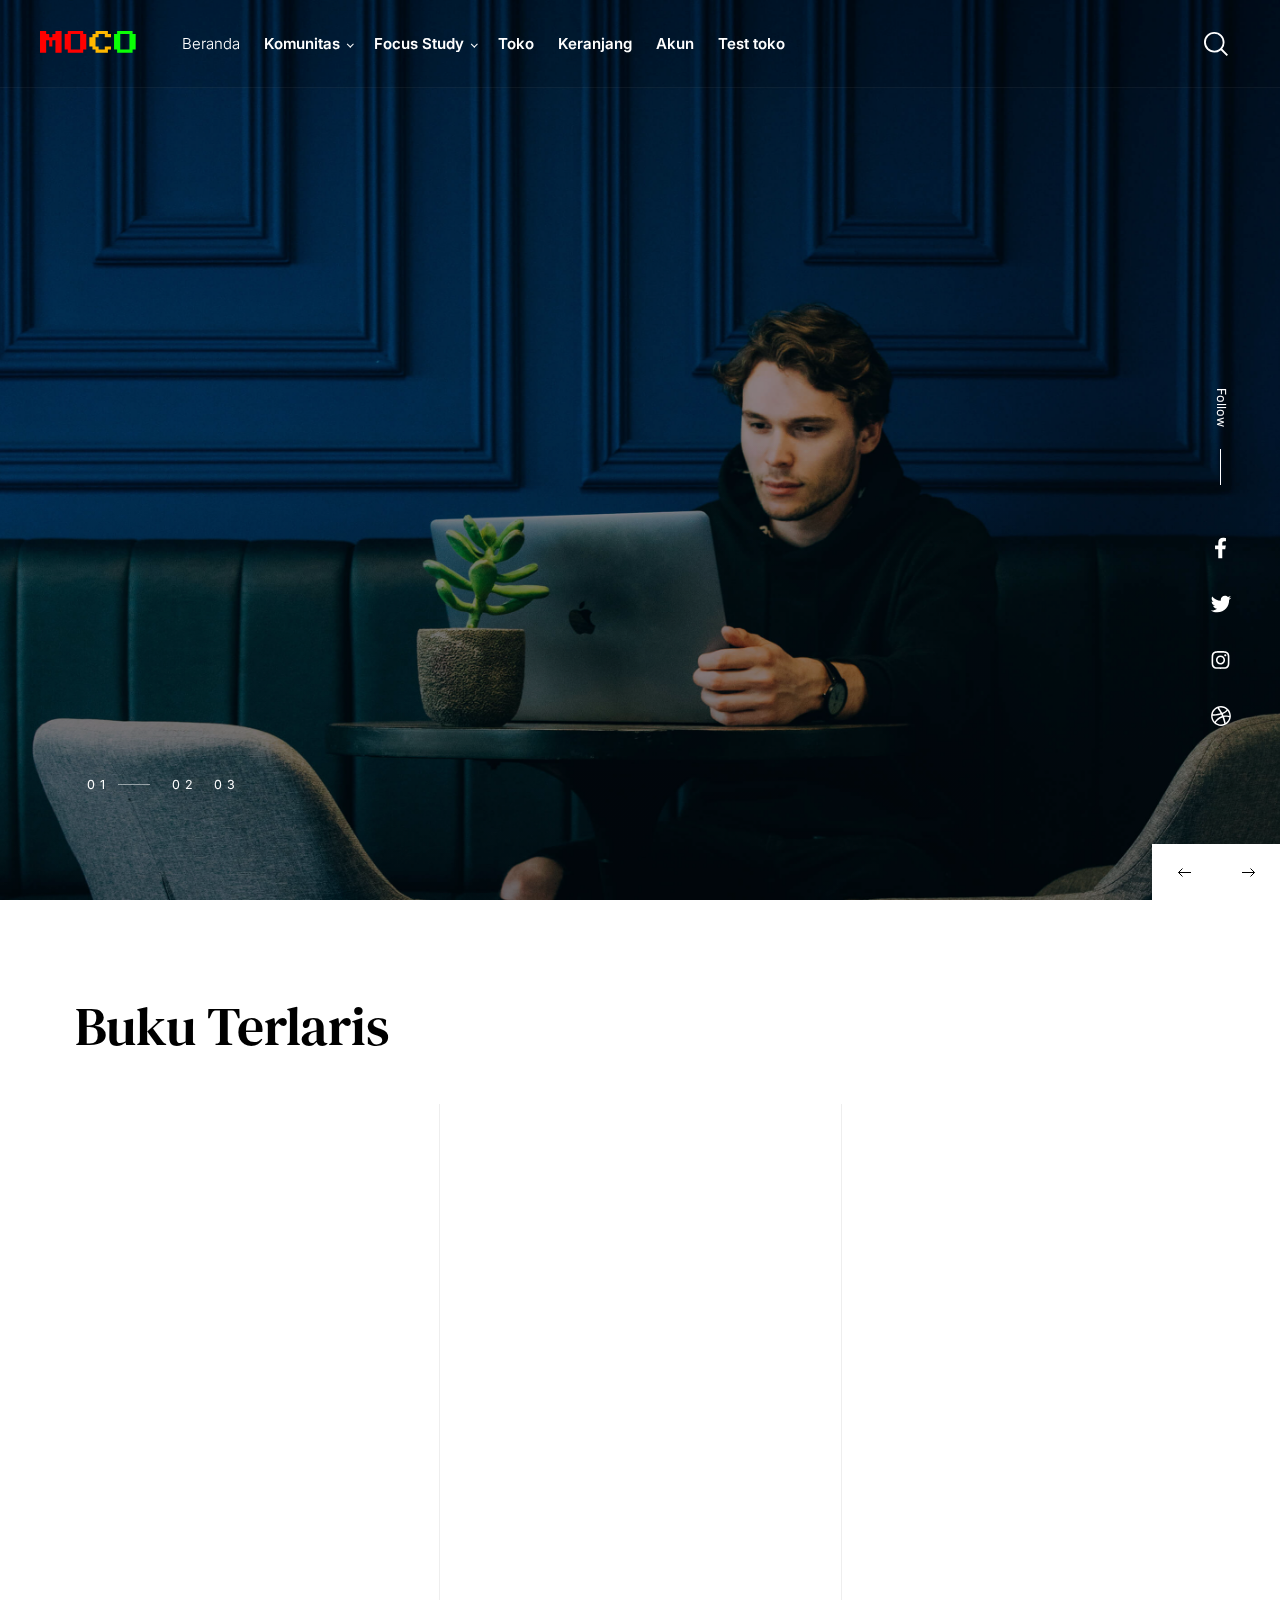
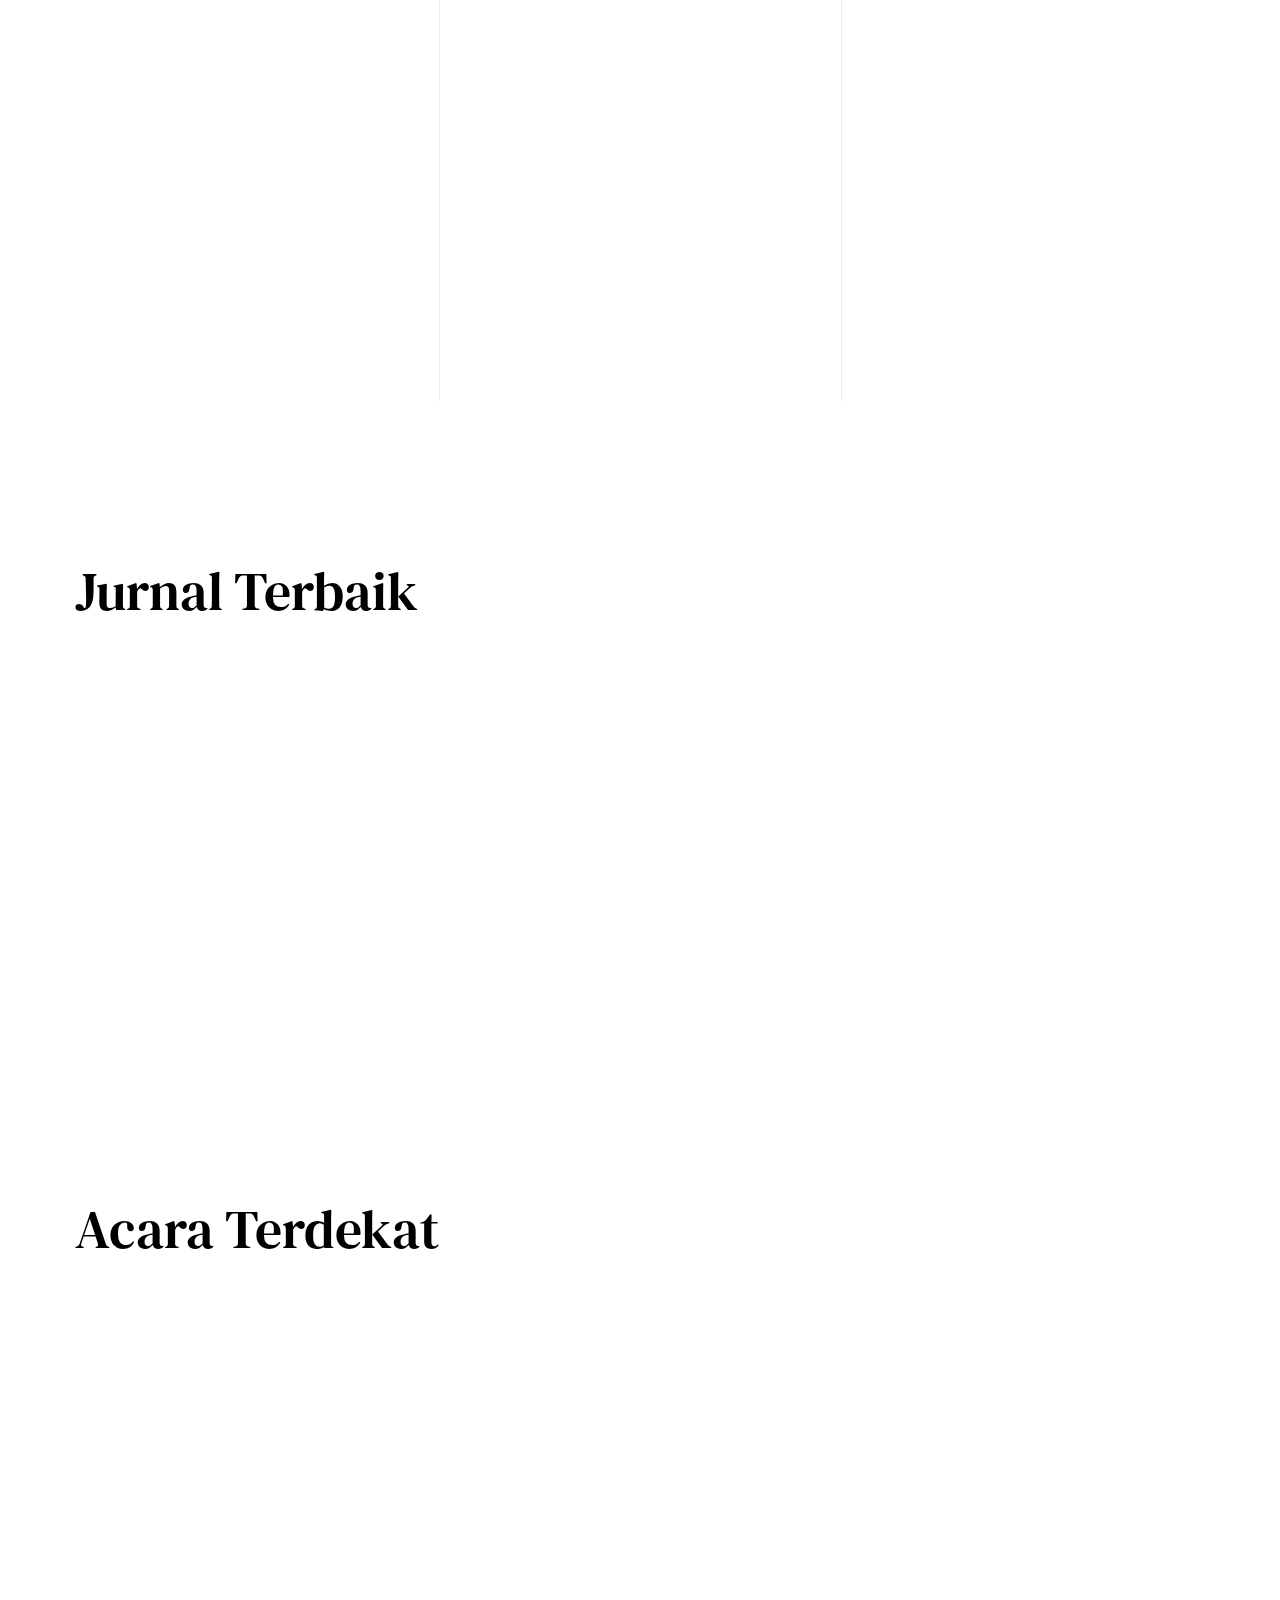
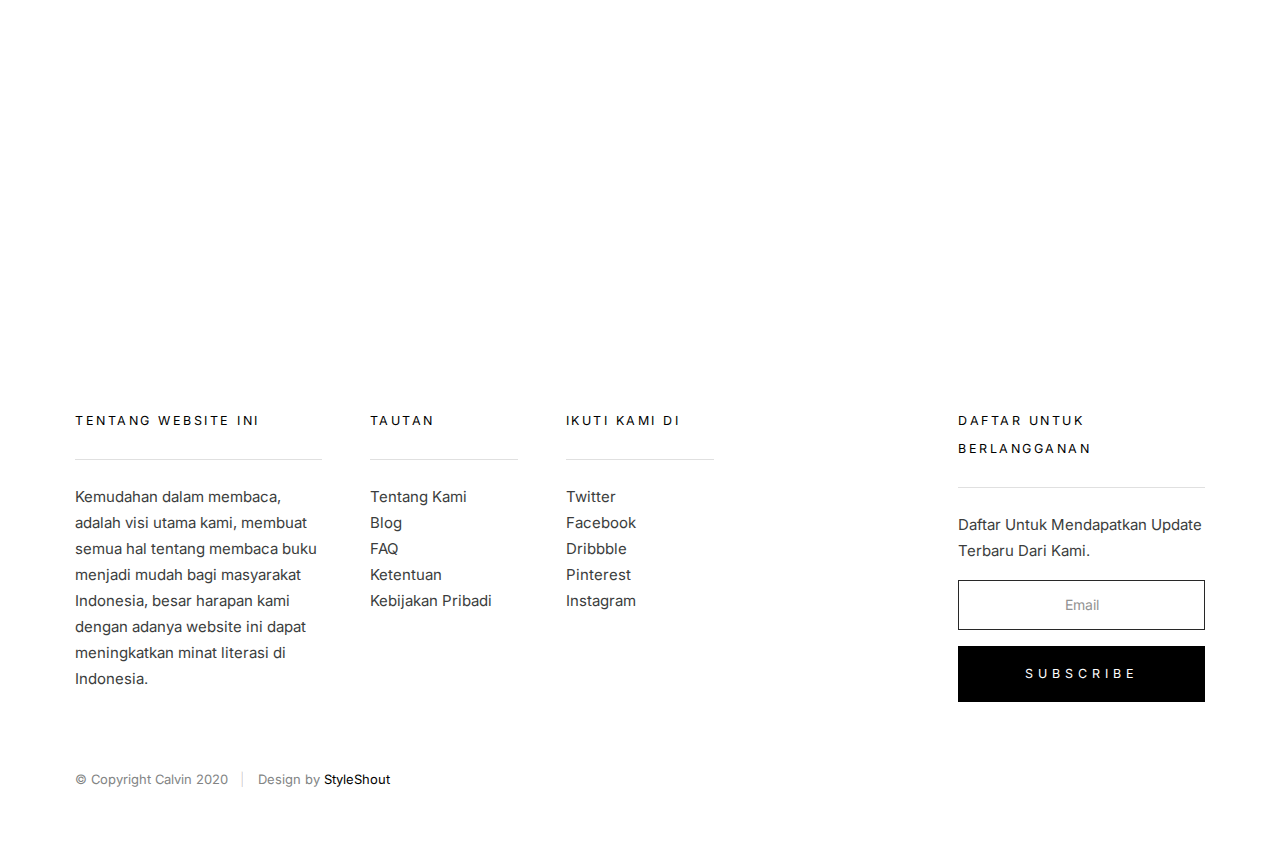
==== commit d6412926: "Beranda full" ====
--- a/index.html
+++ b/index.html
@@ -1,11 +1,12 @@
 <!DOCTYPE html>
 <html class="no-js" lang="en">
+
 <head>
 
     <!--- basic page needs
     ================================================== -->
     <meta charset="utf-8">
-    <title>Calvin</title>
+    <title>Moco</title>
     <meta name="description" content="">
     <meta name="author" content="">
 
@@ -30,6 +31,78 @@
     <link rel="icon" type="image/png" sizes="16x16" href="favicon-16x16.png">
     <link rel="manifest" href="site.webmanifest">
 
+    <style>
+        .entry__text{
+            overflow: auto;
+        }
+
+        .entry__title {
+            list-style: none; /* Menghilangkan default styling dari nomor list */
+            padding: 0; /* Menghapus padding */
+        }
+
+        .entry__title li {
+            margin-bottom: 10px; /* Memberikan jarak antara setiap elemen list */
+            border-bottom: 1px solid #ccc;
+            padding-bottom: 40px;
+            transition: transform 0.3s ease; /* transisi */
+        }
+
+        .entry__title li:hover {
+            transform: scale(1.1);
+        }
+
+        .entry__title li:last-child {
+            border-bottom: none;
+        }
+
+        .entry__title li h2 {
+            font-size: inherit; /* Menggunakan ukuran font yang sama dengan parent (h2 di dalam li) */
+            margin: 0; /* Menghapus margin bawaan */
+        }
+
+        .list-item {
+            position: relative;
+        }
+
+        .list-item::after {
+            content: '';
+            position: absolute;
+            top: 0;
+            left: 0;
+            right: 0;
+            bottom: 0;
+            background-size: cover;
+            background-position: center;
+            transition: opacity 0.3s ease;
+            opacity: 0;
+        }
+
+        .list-item:hover::after {
+            opacity: 1;
+        }
+        
+        .list-item:nth-child(1)::after {
+            background-image: url("images/Buku2/Bedahbuku1.webp");
+        }
+        
+        .list-item:nth-child(2)::after {
+            background-image: url("images/Buku2/Bedahbuku2.jpeg");
+        }
+        
+        .list-item:nth-child(3)::after {
+            background-image: url("images/Buku2/Bedahbuku3.jpg");
+        }
+        
+        .list-item:nth-child(4)::after {
+            background-image: url("images/Buku2/Bedahbuku4.png");
+        }
+        
+        .list-item:nth-child(5)::after {
+            background-image: url("images/Buku2/Bedahbuku5.jpg");
+        }
+    </style>
+
 </head>
 
 <body id="top">
@@ -37,8 +110,8 @@
 
     <!-- preloader
     ================================================== -->
-    <div id="preloader"> 
-    	<div id="loader"></div>
+    <div id="preloader">
+        <div id="loader"></div>
     </div>
 
 
@@ -48,7 +121,7 @@
 
         <div class="s-header__logo">
             <a class="logo" href="index.html">
-                <img src="images/logo.svg" alt="Homepage">
+                <img src="images/MOCO.svg" alt="Homepage">
             </a>
         </div>
 
@@ -59,31 +132,27 @@
                 <h3 class="s-header__nav-heading h6">Navigate to</h3>
 
                 <ul class="s-header__nav">
-                    <li class="current"><a href="index.html" title="">Home</a></li>
+                    <li class="current"><a href="index.html" title="">Beranda</a></li>
                     <li class="has-children">
-                        <a href="#0" title="">Categories</a>
+                        <a href="#0" title="">Komunitas</a>
                         <ul class="sub-menu">
-                            <li><a href="category.html">Design</a></li>
-                            <li><a href="category.html">Lifestyle</a></li>
-                            <li><a href="category.html">Photography</a></li>
-                            <li><a href="category.html">Vacation</a></li>
-                            <li><a href="category.html">Work</a></li>
-                            <li><a href="category.html">Health</a></li>
-                            <li><a href="category.html">Family</a></li>
-                            <li><a href="category.html">Relationship</a></li>
+                            <li><a href="category.html">Forum Bedah Buku</a></li>
+                            <li><a href="category.html">Sharing Bacaan</a></li>
                         </ul>
                     </li>
                     <li class="has-children">
-                        <a href="#0" title="">Blog</a>
+                        <a href="#0" title="">Focus Study</a>
                         <ul class="sub-menu">
-                            <li><a href="single-video.html">Video Post</a></li>
-                            <li><a href="single-audio.html">Audio Post</a></li>
-                            <li><a href="single-standard.html">Standard Post</a></li>
+                            <li><a href="single-video.html">Timer Target Baca</a></li>
+                            <li><a href="single-audio.html">Journaling Buku</a></li>
+                            <li><a href="single-standard.html">Journaling Buku</a></li>
                         </ul>
                     </li>
-                    <li><a href="styles.html" title="">Styles</a></li>
-                    <li><a href="about.html" title="">About</a></li>
-                    <li><a href="contact.html" title="">Contact</a></li>
+                    <li><a href="styles.html" title="">Toko</a></li>
+                    <li><a href="about.html" title="">Keranjang</a></li>
+                    <li><a href="contact.html" title="">Akun</a></li>
+                    <li><a href="toko.html" title="">Test toko</a></li>
+
                 </ul> <!-- end s-header__nav -->
 
                 <a href="#0" title="Close Menu" class="s-header__overlay-close close-mobile-menu">Close</a>
@@ -102,9 +171,10 @@
                     <form role="search" method="get" class="s-header__search-form" action="#">
                         <label>
                             <span class="h-screen-reader-text">Search for:</span>
-                            <input type="search" class="s-header__search-field" placeholder="Search for..." value="" name="s" title="Search for:" autocomplete="off">
+                            <input type="search" class="s-header__search-field" placeholder="Search for..." value=""
+                                name="s" title="Search for:" autocomplete="off">
                         </label>
-                        <input type="submit" class="s-header__search-submit" value="Search"> 
+                        <input type="submit" class="s-header__search-submit" value="Search">
                     </form>
 
                     <a href="#0" title="Close Search" class="s-header__overlay-close">Close</a>
@@ -112,10 +182,13 @@
                 </div> <!-- end row -->
             </div> <!-- s-header__search-inner -->
 
-        </div> <!-- end s-header__search wrap -->	
+        </div> <!-- end s-header__search wrap -->
 
         <a class="s-header__search-trigger" href="#">
-            <svg xmlns="http://www.w3.org/2000/svg" viewBox="0 0 17.982 17.983"><path fill="#010101" d="M12.622 13.611l-.209.163A7.607 7.607 0 017.7 15.399C3.454 15.399 0 11.945 0 7.7 0 3.454 3.454 0 7.7 0c4.245 0 7.699 3.454 7.699 7.7a7.613 7.613 0 01-1.626 4.714l-.163.209 4.372 4.371-.989.989-4.371-4.372zM7.7 1.399a6.307 6.307 0 00-6.3 6.3A6.307 6.307 0 007.7 14c3.473 0 6.3-2.827 6.3-6.3a6.308 6.308 0 00-6.3-6.301z"/></svg>
+            <svg xmlns="http://www.w3.org/2000/svg" viewBox="0 0 17.982 17.983">
+                <path fill="#010101"
+                    d="M12.622 13.611l-.209.163A7.607 7.607 0 017.7 15.399C3.454 15.399 0 11.945 0 7.7 0 3.454 3.454 0 7.7 0c4.245 0 7.699 3.454 7.699 7.7a7.613 7.613 0 01-1.626 4.714l-.163.209 4.372 4.371-.989.989-4.371-4.372zM7.7 1.399a6.307 6.307 0 00-6.3 6.3A6.307 6.307 0 007.7 14c3.473 0 6.3-2.827 6.3-6.3a6.308 6.308 0 00-6.3-6.301z" />
+            </svg>
         </a>
 
     </header> <!-- end s-header -->
@@ -135,19 +208,18 @@
                     <div class="column">
                         <div class="s-hero__slide-meta">
                             <span class="cat-links">
-                                <a href="#0">Lifestyle</a>
-                                <a href="#0">Design</a>
+                                <a href="#0">Sharing Bacaan</a>
                             </span>
-                            <span class="byline"> 
-                                Posted by 
+                            <span class="byline">
+                                Diposting oleh
                                 <span class="author">
-                                    <a href="#0">Jonathan Doe</a>
+                                    <a href="#0">Abdul Hamid</a>
                                 </span>
                             </span>
                         </div>
                         <h1 class="s-hero__slide-text">
                             <a href="#0">
-                                Tips and Ideas to Help You Start Freelancing.
+                                Tips dan Trik Untuk Mulai Menulis.
                             </a>
                         </h1>
                     </div>
@@ -165,8 +237,8 @@
                             <span class="cat-links">
                                 <a href="#0">Work</a>
                             </span>
-                            <span class="byline"> 
-                                Posted by 
+                            <span class="byline">
+                                Posted by
                                 <span class="author">
                                     <a href="#0">Juan Dela Cruz</a>
                                 </span>
@@ -184,31 +256,31 @@
 
             <div class="s-hero__slide"">
 
-                <div class="s-hero__slide-bg" style="background-image: url('images/slide3-bg-3000.jpg');"></div>
-
-                <div class="row s-hero__slide-content animate-this">
-                    <div class="column">
-                        <div class="s-hero__slide-meta">
-                            <span class="cat-links">
-                                <a href="#0">Health</a>
-                                <a href="#0">Lifestyle</a>
+                <div class=" s-hero__slide-bg" style="background-image: url('images/slide3-bg-3000.jpg');"></div>
+
+            <div class="row s-hero__slide-content animate-this">
+                <div class="column">
+                    <div class="s-hero__slide-meta">
+                        <span class="cat-links">
+                            <a href="#0">Health</a>
+                            <a href="#0">Lifestyle</a>
+                        </span>
+                        <span class="byline">
+                            Posted by
+                            <span class="author">
+                                <a href="#0">Jane Doe</a>
                             </span>
-                            <span class="byline"> 
-                                Posted by 
-                                <span class="author">
-                                    <a href="#0">Jane Doe</a>
-                                </span>
-                            </span>
-                        </div>
-                        <h1 class="s-hero__slide-text">
-                            <a href="#0">
-                                10 Reasons Why Being in Nature Is Good For You.
-                            </a>
-                        </h1>
+                        </span>
                     </div>
-                </div>
-
-            </div> <!-- end s-hero__slide -->
+                    <h1 class="s-hero__slide-text">
+                        <a href="#0">
+                            10 Reasons Why Being in Nature Is Good For You.
+                        </a>
+                    </h1>
+                </div>
+            </div>
+
+        </div> <!-- end s-hero__slide -->
 
         </div> <!-- end s-hero__slider -->
 
@@ -225,20 +297,31 @@
 
         <div class="nav-arrows s-hero__nav-arrows">
             <button class="s-hero__arrow-prev">
-                <svg viewBox="0 0 15 15" xmlns="http://www.w3.org/2000/svg" width="15" height="15"><path d="M1.5 7.5l4-4m-4 4l4 4m-4-4H14" stroke="currentColor"></path></svg>
+                <svg viewBox="0 0 15 15" xmlns="http://www.w3.org/2000/svg" width="15" height="15">
+                    <path d="M1.5 7.5l4-4m-4 4l4 4m-4-4H14" stroke="currentColor"></path>
+                </svg>
             </button>
             <button class="s-hero__arrow-next">
-               <svg viewBox="0 0 15 15" xmlns="http://www.w3.org/2000/svg" width="15" height="15"><path d="M13.5 7.5l-4-4m4 4l-4 4m4-4H1" stroke="currentColor"></path></svg>
+                <svg viewBox="0 0 15 15" xmlns="http://www.w3.org/2000/svg" width="15" height="15">
+                    <path d="M13.5 7.5l-4-4m4 4l-4 4m4-4H1" stroke="currentColor"></path>
+                </svg>
             </button>
         </div> <!-- end s-hero__arrows -->
 
     </section> <!-- end s-hero -->
 
 
-    <!-- content
+    <!-- content buku
     ================================================== -->
     <section class="s-content s-content--no-top-padding">
 
+        <section class="s-styles">
+            <div class="row">
+                <div class="column large-12 intro">
+                    <h1 style="margin-bottom: -80px;">Buku Terlaris</h1>
+                </div>
+            </div>
+        </section>
 
         <!-- masonry
         ================================================== -->
@@ -255,559 +338,357 @@
                         <span></span>
                     </div>
 
+
                     <article class="brick entry" data-aos="fade-up">
-    
+
                         <div class="entry__thumb">
                             <a href="single-standard.html" class="thumb-link">
-                                <img src="images/thumbs/masonry/macbook-600.jpg" 
-                                     srcset="images/thumbs/masonry/macbook-600.jpg 1x, images/thumbs/masonry/macbook-1200.jpg 2x" alt="">
+                                <img src="images\Buku2\Bukusatu.jpg"
+                                    srcset="images\Buku2\Bukusatu.jpg 1x, images\Buku2\Bukusatu.jpg 2x" alt="">
                             </a>
                         </div> <!-- end entry__thumb -->
-    
+
                         <div class="entry__text">
                             <div class="entry__header">
-                                <h1 class="entry__title"><a href="https://www.dreamhost.com/r.cgi?287326">Need Web Hosting for Your Websites?</a></h1>
-                                
+                                <h1 class="entry__title"><a href="https://www.dreamhost.com/r.cgi?287326">A Midsummer's
+                                        Equation</a></h1>
+
                                 <div class="entry__meta">
-                                    <span class="byline"">By:
+                                    <span class="byline"">Oleh:
                                         <span class='author'>
-                                            <a href="https://www.dreamhost.com/r.cgi?287326">StyleShout</a>
-                                    </span>
-                                </span>
+                                            <a href=" https://www.dreamhost.com/r.cgi?287326">Keigo Higashino</a>
+                                    </span>
+                                    </span>
                                     <span class="cat-links">
-                                        <a href="https://www.dreamhost.com/r.cgi?287326">Site Partner</a>
+                                        <a href="https://www.dreamhost.com/r.cgi?287326">Gramedia</a>
                                     </span>
                                 </div>
                             </div>
                             <div class="entry__excerpt">
                                 <p>
-                                Need hosting? We would highly recommend DreamHost.
-                                Enjoy 100% in-house support, guaranteed performance and uptime, 1-click installs, and a super-intuitive control panel to make managing your websites and projects easy.
+                                    Dalam kunjungannya ke Harigaura untuk menghadiri diskusi rencana proyek penggalian
+                                    sumber daya bawah laut, Profesor Yukawa Manabu menyaksikan panasnya perdebatan di
+                                    antara warga lokal.
                                 </p>
                             </div>
-                            <a class="entry__more-link" href="https://www.dreamhost.com/r.cgi?287326">Learn More</a>
+                            <input type="submit" name="Beli atau Sewa" value="Beli atau Sewa">
                         </div> <!-- end entry__text -->
-                    
+
                     </article> <!-- end article -->
 
                     <article class="brick entry" data-aos="fade-up">
-        
+
                         <div class="entry__thumb">
                             <a href="single-standard.html" class="thumb-link">
-                                <img src="images/thumbs/masonry/woodcraft-600.jpg" 
-                                     srcset="images/thumbs/masonry/woodcraft-600.jpg 1x, images/thumbs/masonry/woodcraft-1200.jpg 2x" alt="">
+                                <img src="images\Buku2\Bukudua.jpg"
+                                    srcset="images\Buku2\Bukudua.jpg 1x, images\Buku2\Bukudua.jpg 2x" alt="">
                             </a>
                         </div> <!-- end entry__thumb -->
-        
+
                         <div class="entry__text">
                             <div class="entry__header">
-                                <h1 class="entry__title"><a href="single-standard.html">Just a Normal Simple Blog Post.</a></h1>
-        
+                                <h1 class="entry__title"><a href="single-standard.html">Gadis Kretek</a></h1>
+
                                 <div class="entry__meta">
-                                    <span class="byline"">By:
+                                    <span class="byline"">Oleh:
                                         <span class='author'>
-                                            <a href="#0">Naruto Uzumaki</a>
-                                    </span>
-                                </span>
+                                            <a href=" #0">Ratih Kumala</a>
+                                    </span>
+                                    </span>
                                     <span class="cat-links">
-                                        <a href="#">Design</a> 
-                                        <a href="#">Photography</a>
+                                        <a href="#">Gramedia</a>
                                     </span>
                                 </div>
                             </div>
                             <div class="entry__excerpt">
                                 <p>
-                                Lorem ipsum Sed eiusmod esse aliqua sed incididunt aliqua incididunt mollit id et sit proident dolor nulla sed commodo est ad minim elit reprehenderit nisi officia aute incididunt velit sint in aliqua cillum in consequat consequat in culpa in anim.
+                                    Pak Raja sekarat. Dalam menanti ajal, ia memanggil satu nama perempuan yang bukan
+                                    istrinya; Jeng Yah. Tiga anaknya, pewaris Kretek Djagad Raja, dimakan gundah.
                                 </p>
                             </div>
-                            <a class="entry__more-link" href="#0">Read More</a>
+                            <input type="submit" name="Beli atau Sewa" value="Beli atau Sewa">
                         </div> <!-- end entry__text -->
-        
+
                     </article> <!-- end entry -->
-    
+
                     <article class="brick entry" data-aos="fade-up">
-    
+
                         <div class="entry__thumb">
                             <a href="single-standard.html" class="thumb-link">
-                                <img src="images/thumbs/masonry/tulips-600.jpg" 
-                                     srcset="images/thumbs/masonry/tulips-600.jpg 1x, images/thumbs/masonry/tulips-1200.jpg 2x" alt="">
+                                <img src="images\Buku2\Bukutiga.jpg"
+                                    srcset="images\Buku2\Bukutiga.jpg 1x, images\Buku2\Bukutiga.jpg 2x" alt="">
                             </a>
-                        </div>  <!-- end entry__thumb -->
-    
+                        </div> <!-- end entry__thumb -->
+
                         <div class="entry__text">
                             <div class="entry__header">
-                                <h1 class="entry__title"><a href="single-standard.html">10 Interesting Facts About Caffeine.</a></h1>
-                                
+                                <h1 class="entry__title"><a href="single-standard.html">The Hunger Games</a></h1>
+
                                 <div class="entry__meta">
-                                    <span class="byline"">By:
+                                    <span class="byline"">Oleh:
                                         <span class='author'>
-                                            <a href="#0">Shikamaru Nara</a>
-                                    </span>
-                                </span>
+                                            <a href=" #0">Suzanne Collins</a>
+                                    </span>
+                                    </span>
                                     <span class="cat-links">
-                                        <a href="#">Health</a>
+                                        <a href="#">Gramedia</a>
                                     </span>
                                 </div>
                             </div>
                             <div class="entry__excerpt">
                                 <p>
-                                Lorem ipsum Sed eiusmod esse aliqua sed incididunt aliqua incididunt mollit id et sit proident dolor nulla sed commodo est ad minim elit reprehenderit nisi officia aute incididunt velit sint in aliqua cillum in consequat consequat in culpa in anim.
+                                    Ambisi mendorongnya. Kompetisi menggerakkannya. Namun, kekuasaan ada harganya. Pagi
+                                    hari menjelang dimulainya Hunger Games Kesepuluh, Coriolanus Snow yang berusia 18
+                                    tahun bersiap-siap menjadi mentor.
                                 </p>
                             </div>
-                            <a class="entry__more-link" href="#0">Read More</a>
+                            <input type="submit" name="Beli atau Sewa" value="Beli atau Sewa">
                         </div> <!-- end entry__text -->
-                    
+
                     </article> <!-- end article -->
 
+                </div> <!-- end brick-wrapper -->
+
+            </div> <!-- end masonry -->
+
+        </div> <!-- end s-bricks -->
+
+        <!-- content jurnal
+    ================================================== -->
+        <section class="s-content s-content--no-top-padding">
+
+            <section class="s-styles">
+                <div class="row">
+                    <div class="column large-12 intro">
+                        <h1 style="margin-bottom: -80px;">Jurnal Terbaik</h1>
+                    </div>
+                </div>
+            </section>
+
+        </section> <!-- end s-content -->
+
+        <!-- masonry content jurnal -->
+        <div class="s-bricks">
+            <div class="masonry">
+                <div class="bricks-wrapper h-group">
+                    <div class="grid-sizer"></div>
+
                     <article class="brick entry" data-aos="fade-up">
-        
                         <div class="entry__thumb">
-                            <a href="single-standard.html" class="thumb-link">
-                                <img src="images/thumbs/masonry/grayscale-600.jpg" 
-                                     srcset="images/thumbs/masonry/grayscale-600.jpg 1x, images/thumbs/masonry/grayscale-1200.jpg 2x" alt="">
+                            <a href="jurnal.html" class="thumb-link">
+                                <img src="images\Buku2\Coverfiturjurnal.png"
+                                    srcset="images\Buku2\Coverfiturjurnal.png 1x, images\Buku2\Coverfiturjurnal.png 2x"
+                                    alt="">
                             </a>
-                        </div> <!-- end entry__thumb -->
-        
+                        </div>
+                    </article>
+
+                    <article data-aos="fade-up">
                         <div class="entry__text">
                             <div class="entry__header">
-                                <h1 class="entry__title"><a href="single-standard.html">5  Grayscale Coloring Techniques.</a></h1>
+                                <h1 class="entry__title" style="margin-top: 10px;"><a href="single-standard.html">A
+                                        Midsummer Equation</a></h1>
 
                                 <div class="entry__meta">
-                                    <span class="byline"">By:
+                                    <span class="byline"">Oleh:
                                         <span class='author'>
-                                            <a href="#0">Susuke Uchiha</a>
-                                        </span>
+                                            <a href=" #0">Agus Kurnia</a>
+                                    </span>
                                     </span>
                                     <span class="cat-links">
-                                        <a href="#">Design</a>
+                                        <a href="#">Gramedia</a>
                                     </span>
                                 </div>
                             </div>
                             <div class="entry__excerpt">
                                 <p>
-                                Lorem ipsum Sed eiusmod esse aliqua sed incididunt aliqua incididunt mollit id et sit proident dolor nulla sed commodo est ad minim elit reprehenderit nisi officia aute incididunt velit sint in aliqua cillum in consequat consequat in culpa in anim.
+                                    Sementara sebagian pihak mendukung rencana itu demi menghidupkan kembali
+                                    perekonomian, pihak lain mati-matian menentang karena ingin menjaga kelestarian
+                                    alam. Namun, bukan hanya proyek tersebut yang meresahkan kota itu. Keesokan paginya,
+                                    salah satu tamu penginapan yang ditempati Yukawa ditemukan tewas di pantai
+                                    berbatu-batu. Saat diketahui sang korban merupakan mantan polisi Tokyo dan tewas
+                                    keracunan karbon monoksida, timbul kecurigaan bahwa ia dibunuh. Apa yang dilakukan
+                                    mantan polisi itu di Harigaura? Apakah ada yang ingin membungkamnya? Kenapa? Sekali
+                                    lagi, Yukawa mendapati dirinya berada di tengah misteri yang harus dipecahkan.
                                 </p>
                             </div>
-                            <a class="entry__more-link" href="#0">Read More</a>
+                            <a class="entry__more-link" href="#0">Selengkapnya</a>
                         </div> <!-- end entry__text -->
-                        
-                    </article> <!-- end article -->
+                    </article>
+                </div>
+            </div>
+        </div>
+
+
+        <!-- content events
+    ================================================== -->
+        <section class="s-content s-content--no-top-padding">
+            <section class="s-styles">
+                <div class="row">
+                    <div class="column large-12 intro">
+                        <h1 style="margin-bottom: -80px;">Acara Terdekat</h1>
+                    </div>
+                </div>
+            </section>
+        </section> <!-- end s-content -->
+
+        <!-- masonry content events
+    ================================================== -->
+        <div class="s-bricks">
+            <div class="masonry">
+                <div class="bricks-wrapper h-group">
+                    <div class="grid-sizer"></div>
 
                     <article class="brick entry" data-aos="fade-up">
-    
                         <div class="entry__thumb">
-                            <a href="single-standard.html" class="thumb-link">
-                                <img src="images/thumbs/masonry/walk-600.jpg" 
-                                     srcset="images/thumbs/masonry/walk-600.jpg 1x, images/thumbs/masonry/walk-1200.jpg 2x" alt="">
+                            <a href="event.html" class="thumb-link">
+                                <img src="images\Buku2\Bedahbuku1.webp" alt="">
                             </a>
-                        </div> <!-- end entry__thumb -->
-    
+                        </div>
+                    </article>
+
+                    <article data-aos="fade-up">
                         <div class="entry__text">
                             <div class="entry__header">
-                                <h1 class="entry__title"><a href="single-standard.html">Using Repetition and Patterns in Photography.</a></h1>
-                                
-                                <div class="entry__meta">
-                                    <span class="byline"">By:
-                                        <span class='author'>
-                                            <a href="#0">Naruto Uzumaki</a>
-                                    </span>
-                                </span>
-                                    <span class="cat-links">
-                                        <a href="#">Work</a> 
-                                        <a href="#">Lifestyle</a>
-                                    </span>
-                                </div>
-                                
-                            </div>
-                            <div class="entry__excerpt">
-                                <p>
-                                Lorem ipsum Sed eiusmod esse aliqua sed incididunt aliqua incididunt mollit id et sit proident dolor nulla sed commodo est ad minim elit reprehenderit nisi officia aute incididunt velit sint in aliqua cillum in consequat consequat in culpa in anim.
-                                </p>
-                            </div>
-                            <a class="entry__more-link" href="#0">Read More</a>
-                        </div> <!-- end entry__text -->
-                    
-                    </article> <!-- end article -->
-    
-                    <article class="brick entry" data-aos="fade-up">
-            
-                        <div class="entry__thumb">
-                            <a href="single-standard.html" class="thumb-link">
-                                <img src="images/thumbs/masonry/jump-600.jpg" 
-                                     srcset="images/thumbs/masonry/jump-600.jpg 1x, images/thumbs/masonry/jump-1200.jpg 2x" alt="">
-                            </a>
-                        </div> <!-- end entry__thumb -->
-            
-                        <div class="entry__text">
-                            <div class="entry__header">
-                                <h1 class="entry__title"><a href="single-standard.html">Create Meaningful Family Moments.</a></h1>
-                                
-                                <div class="entry__meta">
-                                    <span class="byline"">By:
-                                        <span class='author'>
-                                            <a href="#0">Naruto Uzumaki</a>
-                                    </span>
-                                </span>
-                                    <span class="cat-links">
-                                        <a href="#">Family</a>
-                                        <a href="#">Relationship</a>
-                                    </span>
-                                </div>
-                            </div>
-                            <div class="entry__excerpt">
-                                <p>
-                                Lorem ipsum Sed eiusmod esse aliqua sed incididunt aliqua incididunt mollit id et sit proident dolor nulla sed commodo est ad minim elit reprehenderit nisi officia aute incididunt velit sint in aliqua cillum in consequat consequat in culpa in anim.
-                                </p>
-                            </div>
-                            <a class="entry__more-link" href="#0">Read More</a>
-                        </div> <!-- end entry__text -->
-                            
-                    </article> <!-- end article -->
-    
-                    <article class="brick entry" data-aos="fade-up">
-    
-                        <div class="entry__thumb">
-                            <a href="single-standard.html" class="thumb-link">
-                                <img src="images/thumbs/masonry/real-600.jpg" 
-                                     srcset="images/thumbs/masonry/real-600.jpg 1x, images/thumbs/masonry/real-1200.jpg 2x" alt="">
-                            </a>
-                        </div> <!-- end entry__thumb -->
-    
-                        <div class="entry__text">
-                            <div class="entry__header">
-                                <h1 class="entry__title"><a href="single-standard.html">How We Live Is What Makes Us Real.</a></h1>
-                                
-                                <div class="entry__meta">
-                                    <span class="byline"">By:
-                                        <span class='author'>
-                                            <a href="#0">Naruto Uzumaki</a>
-                                    </span>
-                                </span>
-                                    <span class="cat-links">
-                                        <a href="#">Travel</a> 
-                                        <a href="#">Vacation</a>
-                                    </span>
-                                </div>
-                            </div>
-                            <div class="entry__excerpt">
-                                <p>
-                                Lorem ipsum Sed eiusmod esse aliqua sed incididunt aliqua incididunt mollit id et sit proident dolor nulla sed commodo est ad minim elit reprehenderit nisi officia aute incididunt velit sint in aliqua cillum in consequat consequat in culpa in anim.
-                                </p>
-                            </div>
-                            <a class="entry__more-link" href="#0">Read More</a>
-                        </div> <!-- end entry__text -->
-                    
-                    </article> <!-- end article -->
-    
-                    <article class="brick entry" data-aos="fade-up">
-    
-                        <div class="entry__thumb">
-                            <a href="single-standard.html" class="thumb-link">
-                                <img src="images/thumbs/masonry/lamp-600.jpg" 
-                                     srcset="images/thumbs/masonry/lamp-600.jpg 1x, images/thumbs/masonry/lamp-1200.jpg 2x" alt="">
-                            </a>
-                        </div> <!-- end entry__thumb -->
-    
-                        <div class="entry__text">
-                            <div class="entry__header">
-                                <h1 class="entry__title"><a href="single-standard.html">Symmetry In Modern Design.</a></h1>
-                                
-                                <div class="entry__meta">
-                                    <span class="byline"">By:
-                                        <span class='author'>
-                                            <a href="#0">Kakakshi Hatake</a>
-                                    </span>
-                                </span>
-                                    <span class="cat-links">
-                                        <a href="#">Design</a> 
-                                        <a href="#">Photography</a>
-                                    </span>
-                                </div>
-                            </div>
-                            <div class="entry__excerpt">
-                                <p>
-                                Lorem ipsum Sed eiusmod esse aliqua sed incididunt aliqua incididunt mollit id et sit proident dolor nulla sed commodo est ad minim elit reprehenderit nisi officia aute incididunt velit sint in aliqua cillum in consequat consequat in culpa in anim.
-                                </p>
-                            </div>
-                            <a class="entry__more-link" href="#0">Read More</a>
-                        </div> <!-- end entry__text -->
-                    
-                    </article> <!-- end article -->
-
-                    <article class="brick entry" data-aos="fade-up">
-    
-                        <div class="entry__thumb">
-                            <a href="single-standard.html" class="thumb-link">
-                                <img src="images/thumbs/masonry/clock-600.jpg" 
-                                     srcset="images/thumbs/masonry/clock-600.jpg 1x, images/thumbs/masonry/clock-1200.jpg 2x" alt="">
-                            </a>
-                        </div> <!-- end entry__thumb -->
-    
-                        <div class="entry__text">
-                            <div class="entry__header">
-                                <h1 class="entry__title"><a href="single-standard.html">10 Tips for Managing Time Effectively.</a></h1>
-    
-                                <div class="entry__meta">
-                                    <span class="byline"">By:
-                                        <span class='author'>
-                                            <a href="#0">John Doe</a>
-                                    </span>
-                                </span>
-                                    <span class="cat-links">
-                                        <a href="#">Lifestyle</a>
-                                        <a href="#">Work</a>
-                                    </span>
-                                </div>
-                            </div>
-                            <div class="entry__excerpt">
-                                <p>
-                                Lorem ipsum Sed eiusmod esse aliqua sed incididunt aliqua incididunt mollit id et sit proident dolor nulla sed commodo est ad minim elit reprehenderit nisi officia aute incididunt velit sint in aliqua cillum in consequat consequat in culpa in anim.
-                                </p>
-                            </div>
-                            <a class="entry__more-link" href="#0">Read More</a>
-                        </div> <!-- end entry__text -->
-                    
-                    </article> <!-- end article -->
-
-                    <article class="brick entry" data-aos="fade-up">
-    
-                        <div class="entry__thumb">
-                            <a href="single-standard.html" class="thumb-link">
-                                <img src="images/thumbs/masonry/beetle-600.jpg" 
-                                     srcset="images/thumbs/masonry/beetle-600.jpg 1x, images/thumbs/masonry/beetle-1200.jpg 2x" alt="">
-                            </a>
-                        </div> <!-- end entry__thumb -->
-    
-                        <div class="entry__text">
-                            <div class="entry__header">
-                                <h1 class="entry__title"><a href="single-standard.html">Throwback To The Good Old Days.</a></h1>
-                                
-                                <div class="entry__meta">
-                                    <span class="byline"">By:
-                                        <span class='author'>
-                                            <a href="#0">Sakura Haruno</a>
-                                    </span>
-                                </span>
-                                    <span class="cat-links">
-                                        <a href="#">Lifestyle</a>
-                                    </span>
-                                </div>
-                            </div>
-                            <div class="entry__excerpt">
-                                <p>
-                                Lorem ipsum Sed eiusmod esse aliqua sed incididunt aliqua incididunt mollit id et sit proident dolor nulla sed commodo est ad minim elit reprehenderit nisi officia aute incididunt velit sint in aliqua cillum in consequat consequat in culpa in anim.
-                                </p>
-                            </div>
-                            <a class="entry__more-link" href="#0">Read More</a>
-                        </div> <!-- end entry__text -->
-                    
-                    </article> <!-- end article -->
-
-                    <article class="brick entry" data-aos="fade-up">
-    
-                        <div class="entry__thumb">
-                            <a href="single-standard.html" class="thumb-link">
-                                <img src="images/thumbs/masonry/phone-and-keyboard-600.jpg" 
-                                     srcset="images/thumbs/masonry/phone-and-keyboard-600.jpg 1x, images/thumbs/masonry/phone-and-keyboard-1200.jpg 2x" alt="">
-                            </a>
-                        </div> <!-- end entry__thumb -->
-    
-                        <div class="entry__text">
-                            <div class="entry__header">
-                                <h1 class="entry__title"><a href="single-standard.html">3 Reasons to Keep Your Workplace Tidy.</a></h1>
-                                
-                                <div class="entry__meta">
-                                    <span class="byline"">By:
-                                        <span class='author'>
-                                            <a href="#0">Sakura Haruno</a>
-                                    </span>
-                                </span>
-                                    <span class="cat-links">
-                                        <a href="#">Work</a>
-                                    </span>
-                                </div>
-                            </div>
-                            <div class="entry__excerpt">
-                                <p>
-                                Lorem ipsum Sed eiusmod esse aliqua sed incididunt aliqua incididunt mollit id et sit proident dolor nulla sed commodo est ad minim elit reprehenderit nisi officia aute incididunt velit sint in aliqua cillum in consequat consequat in culpa in anim.
-                                </p>
-                            </div>
-                            <a class="entry__more-link" href="#0">Read More</a>
-                        </div> <!-- end entry__text -->
-                    
-                    </article> <!-- end article -->
-
-                    <article class="brick entry" data-aos="fade-up">
-    
-                        <div class="entry__thumb">
-                            <a href="single-standard.html" class="thumb-link">
-                                <img src="images/thumbs/masonry/seashore-600.jpg" 
-                                     srcset="images/thumbs/masonry/seashore-600.jpg 1x, images/thumbs/masonry/seashore-1200.jpg 2x" alt="">
-                            </a>
-                        </div> <!-- end entry__thumb -->
-    
-                        <div class="entry__text">
-                            <div class="entry__header">
-                                <h1 class="entry__title"><a href="single-standard.html">What The Beach Does to Your Brain.</a></h1>
-                                
-                                <div class="entry__meta">
-                                    <span class="byline"">By:
-                                        <span class='author'>
-                                            <a href="#0">Naruto Uzumaki</a>
-                                    </span>
-                                </span>
-                                    <span class="cat-links">
-                                        <a href="#">Health</a> 
-                                        <a href="#">Vacation</a>
-                                    </span>
-                                </div>
-                            </div>
-                            <div class="entry__excerpt">
-                                <p>
-                                Lorem ipsum Sed eiusmod esse aliqua sed incididunt aliqua incididunt mollit id et sit proident dolor nulla sed commodo est ad minim elit reprehenderit nisi officia aute incididunt velit sint in aliqua cillum in consequat consequat in culpa in anim.
-                                </p>
-                            </div>
-                            <a class="entry__more-link" href="#0">Read More</a>
-                        </div> <!-- end entry__text -->
-                    
-                    </article> <!-- end article -->
-
-                </div> <!-- end brick-wrapper -->
-
-            </div> <!-- end masonry -->
-
-            <div class="row">
-                <div class="column large-12">
-                    <nav class="pgn">
+                                <ol class="entry__title" style="margin: 10px;">
+                                    <li class="list-item" data-image="images\Buku2\Bedahbuku1.webp">
+                                        <a href="event.html">
+                                            <h2>1. Bedah Buku Lokal Hero</h2>
+                                        </a>
+                                    </li>
+                                    <li class="list-item" data-image="images\Buku2\Bedahbuku2.jpeg">
+                                        <a href="event.html">
+                                            <h2>2. Bedah Buku Burlian</h2>
+                                        </a>
+                                    </li>
+                                    <li class="list-item" data-image="images\Buku2\Bedahbuku3.jpg">
+                                        <a href="event.html">
+                                            <h2>3. Bedah Buku Thinking Big</h2>
+                                        </a>
+                                    </li>
+                                    <li class="list-item" data-image="images\Buku2\Bedahbuku4.png">
+                                        <a href="event.html">
+                                            <h2>4. Bedah Buku Gadis Kretek</h2>
+                                        </a>
+                                    </li>
+                                    <li class="list-item" data-image="images\Buku2\Bedahbuku5.jpg">
+                                        <a href="event.html">
+                                            <h2>5. Bedah Buku Quartermaster</h2>
+                                        </a>
+                                    </li>
+                                </ol>
+                            </div>
+                        </div>
+                    </article>
+                </div>
+            </div>
+        </div>
+
+
+        <!-- footer
+    ================================================== -->
+        <footer class="s-footer">
+
+            <div class="s-footer__main">
+
+                <div class="row">
+
+                    <div class="column large-3 medium-6 tab-12 s-footer__info">
+
+                        <h5>Tentang Website Ini</h5>
+
+                        <p>
+                            Kemudahan dalam membaca, adalah visi utama kami, membuat semua hal tentang membaca buku
+                            menjadi mudah bagi masyarakat Indonesia, besar harapan kami dengan adanya website ini dapat
+                            meningkatkan minat literasi di Indonesia.
+                        </p>
+
+                    </div> <!-- end s-footer__info -->
+
+                    <div class="column large-2 medium-3 tab-6 s-footer__site-links">
+
+                        <h5>Tautan</h5>
+
                         <ul>
-                            <li>
-                                <span class="pgn__prev" href="#0">
-                                    Prev
-                                </span>
-                            </li>
-                            <li><a class="pgn__num" href="#0">1</a></li>
-                            <li><span class="pgn__num current">2</span></li>
-                            <li><a class="pgn__num" href="#0">3</a></li>
-                            <li><a class="pgn__num" href="#0">4</a></li>
-                            <li><a class="pgn__num" href="#0">5</a></li>
-                            <li><span class="pgn__num dots">…</span></li>
-                            <li><a class="pgn__num" href="#0">8</a></li>
-                            <li>
-                                <span class="pgn__next" href="#0">
-                                    Next
-                                </span>
-                            </li>
+                            <li><a href="#0">Tentang Kami</a></li>
+                            <li><a href="#0">Blog</a></li>
+                            <li><a href="#0">FAQ</a></li>
+                            <li><a href="#0">Ketentuan</a></li>
+                            <li><a href="#0">Kebijakan Pribadi</a></li>
                         </ul>
-                    </nav> <!-- end pgn -->
-                </div> <!-- end column -->
-            </div> <!-- end row -->
-
-        </div> <!-- end s-bricks -->
-
-    </section> <!-- end s-content -->
-
-
-    <!-- footer
-    ================================================== -->
-    <footer class="s-footer">
-
-        <div class="s-footer__main">
-
-            <div class="row">
-
-                <div class="column large-3 medium-6 tab-12 s-footer__info">
-
-                    <h5>About Our Site</h5>
-
-                    <p>
-                    Lorem ipsum Ut velit dolor Ut labore id fugiat in ut 
-                    fugiat nostrud qui in dolore commodo eu magna Duis 
-                    cillum dolor officia esse mollit proident Excepteur 
-                    exercitation nulla. Lorem ipsum In reprehenderit 
-                    commodo aliqua irure.
-                    </p>
-
-                </div> <!-- end s-footer__info -->
-
-                <div class="column large-2 medium-3 tab-6 s-footer__site-links">
-
-                    <h5>Site Links</h5>
-
-                    <ul>
-                        <li><a href="#0">About Us</a></li>
-                        <li><a href="#0">Blog</a></li>
-                        <li><a href="#0">FAQ</a></li>
-                        <li><a href="#0">Terms</a></li>
-                        <li><a href="#0">Privacy Policy</a></li>
-                    </ul>
-
-                </div> <!-- end s-footer__site-links -->  
-
-                <div class="column large-2 medium-3 tab-6 s-footer__social-links">
-
-                    <h5>Follow Us</h5>
-
-                    <ul>
-                        <li><a href="#0">Twitter</a></li>
-                        <li><a href="#0">Facebook</a></li>
-                        <li><a href="#0">Dribbble</a></li>
-                        <li><a href="#0">Pinterest</a></li>
-                        <li><a href="#0">Instagram</a></li>
-                    </ul>
-
-                </div> <!-- end s-footer__social links --> 
-
-                <div class="column large-3 medium-6 tab-12 s-footer__subscribe">
-
-                    <h5>Sign Up for Newsletter</h5>
-
-                    <p>Signup to get updates on articles, interviews and events.</p>
-
-                    <div class="subscribe-form">
-                
-                        <form id="mc-form" class="group" novalidate="true">
-
-                            <input type="email" value="" name="dEmail" class="email" id="mc-email" placeholder="Your Email Address" required=""> 
-                
-                            <input type="submit" name="subscribe" value="subscribe" >
-                
-                            <label for="mc-email" class="subscribe-message"></label>
-                
-                        </form>
-
+
+                    </div> <!-- end s-footer__site-links -->
+
+                    <div class="column large-2 medium-3 tab-6 s-footer__social-links">
+
+                        <h5>Ikuti Kami di</h5>
+
+                        <ul>
+                            <li><a href="#0">Twitter</a></li>
+                            <li><a href="#0">Facebook</a></li>
+                            <li><a href="#0">Dribbble</a></li>
+                            <li><a href="#0">Pinterest</a></li>
+                            <li><a href="#0">Instagram</a></li>
+                        </ul>
+
+                    </div> <!-- end s-footer__social links -->
+
+                    <div class="column large-3 medium-6 tab-12 s-footer__subscribe">
+
+                        <h5>Daftar Untuk Berlangganan</h5>
+
+                        <p>Daftar Untuk Mendapatkan Update Terbaru Dari Kami.</p>
+
+                        <div class="subscribe-form">
+
+                            <form id="mc-form" class="group" novalidate="true">
+
+                                <input type="email" value="" name="dEmail" class="email" id="mc-email"
+                                    placeholder="Email" required="">
+
+                                <input type="submit" name="subscribe" value="subscribe">
+
+                                <label for="mc-email" class="subscribe-message"></label>
+
+                            </form>
+
+                        </div>
+
+                    </div> <!-- end s-footer__subscribe -->
+
+                </div> <!-- end row -->
+
+            </div> <!-- end s-footer__main -->
+
+            <div class="s-footer__bottom">
+                <div class="row">
+                    <div class="column">
+                        <div class="ss-copyright">
+                            <span>© Copyright Calvin 2020</span>
+                            <span>Design by <a href="https://www.styleshout.com/">StyleShout</a></span>
+                        </div> <!-- end ss-copyright -->
                     </div>
-
-                </div> <!-- end s-footer__subscribe -->
-
-            </div> <!-- end row -->
-
-        </div> <!-- end s-footer__main -->
-
-        <div class="s-footer__bottom">
-            <div class="row">
-                <div class="column">
-                    <div class="ss-copyright">
-                        <span>© Copyright Calvin 2020</span> 
-                        <span>Design by <a href="https://www.styleshout.com/">StyleShout</a></span>
-                    </div> <!-- end ss-copyright -->
-                </div>
-            </div> 
-
-            <div class="ss-go-top">
-                <a class="smoothscroll" title="Back to Top" href="#top">
-                    <svg viewBox="0 0 15 15" fill="none" xmlns="http://www.w3.org/2000/svg" width="15" height="15"><path d="M7.5 1.5l.354-.354L7.5.793l-.354.353.354.354zm-.354.354l4 4 .708-.708-4-4-.708.708zm0-.708l-4 4 .708.708 4-4-.708-.708zM7 1.5V14h1V1.5H7z" fill="currentColor"></path></svg>
-                </a>
-            </div> <!-- end ss-go-top -->
-        </div> <!-- end s-footer__bottom -->
-
-   </footer> <!-- end s-footer -->
-
-
-    <!-- Java Script
-    ================================================== -->
-    <script src="js/jquery-3.5.0.min.js"></script>
-    <script src="js/plugins.js"></script>
-    <script src="js/main.js"></script>
+                </div>
+
+                <div class="ss-go-top">
+                    <a class="smoothscroll" title="Back to Top" href="#top">
+                        <svg viewBox="0 0 15 15" fill="none" xmlns="http://www.w3.org/2000/svg" width="15" height="15">
+                            <path
+                                d="M7.5 1.5l.354-.354L7.5.793l-.354.353.354.354zm-.354.354l4 4 .708-.708-4-4-.708.708zm0-.708l-4 4 .708.708 4-4-.708-.708zM7 1.5V14h1V1.5H7z"
+                                fill="currentColor"></path>
+                        </svg>
+                    </a>
+                </div> <!-- end ss-go-top -->
+            </div> <!-- end s-footer__bottom -->
+
+        </footer> <!-- end s-footer -->
+
+
+        <!-- Java Script
+    ================================================== -->
+        <script src="js/jquery-3.5.0.min.js"></script>
+        <script src="js/plugins.js"></script>
+        <script src="js/main.js"></script>
 
 </body>
 
--- a/css/styles.css
+++ b/css/styles.css
@@ -2056,7 +2056,7 @@
     justify-content: center;
     -ms-flex-line-pack: center;
     align-content: center;
-    background: black;
+    background: rgb(0, 0, 0);
     z-index: 500;
     height: 100vh;
     width: 100%;
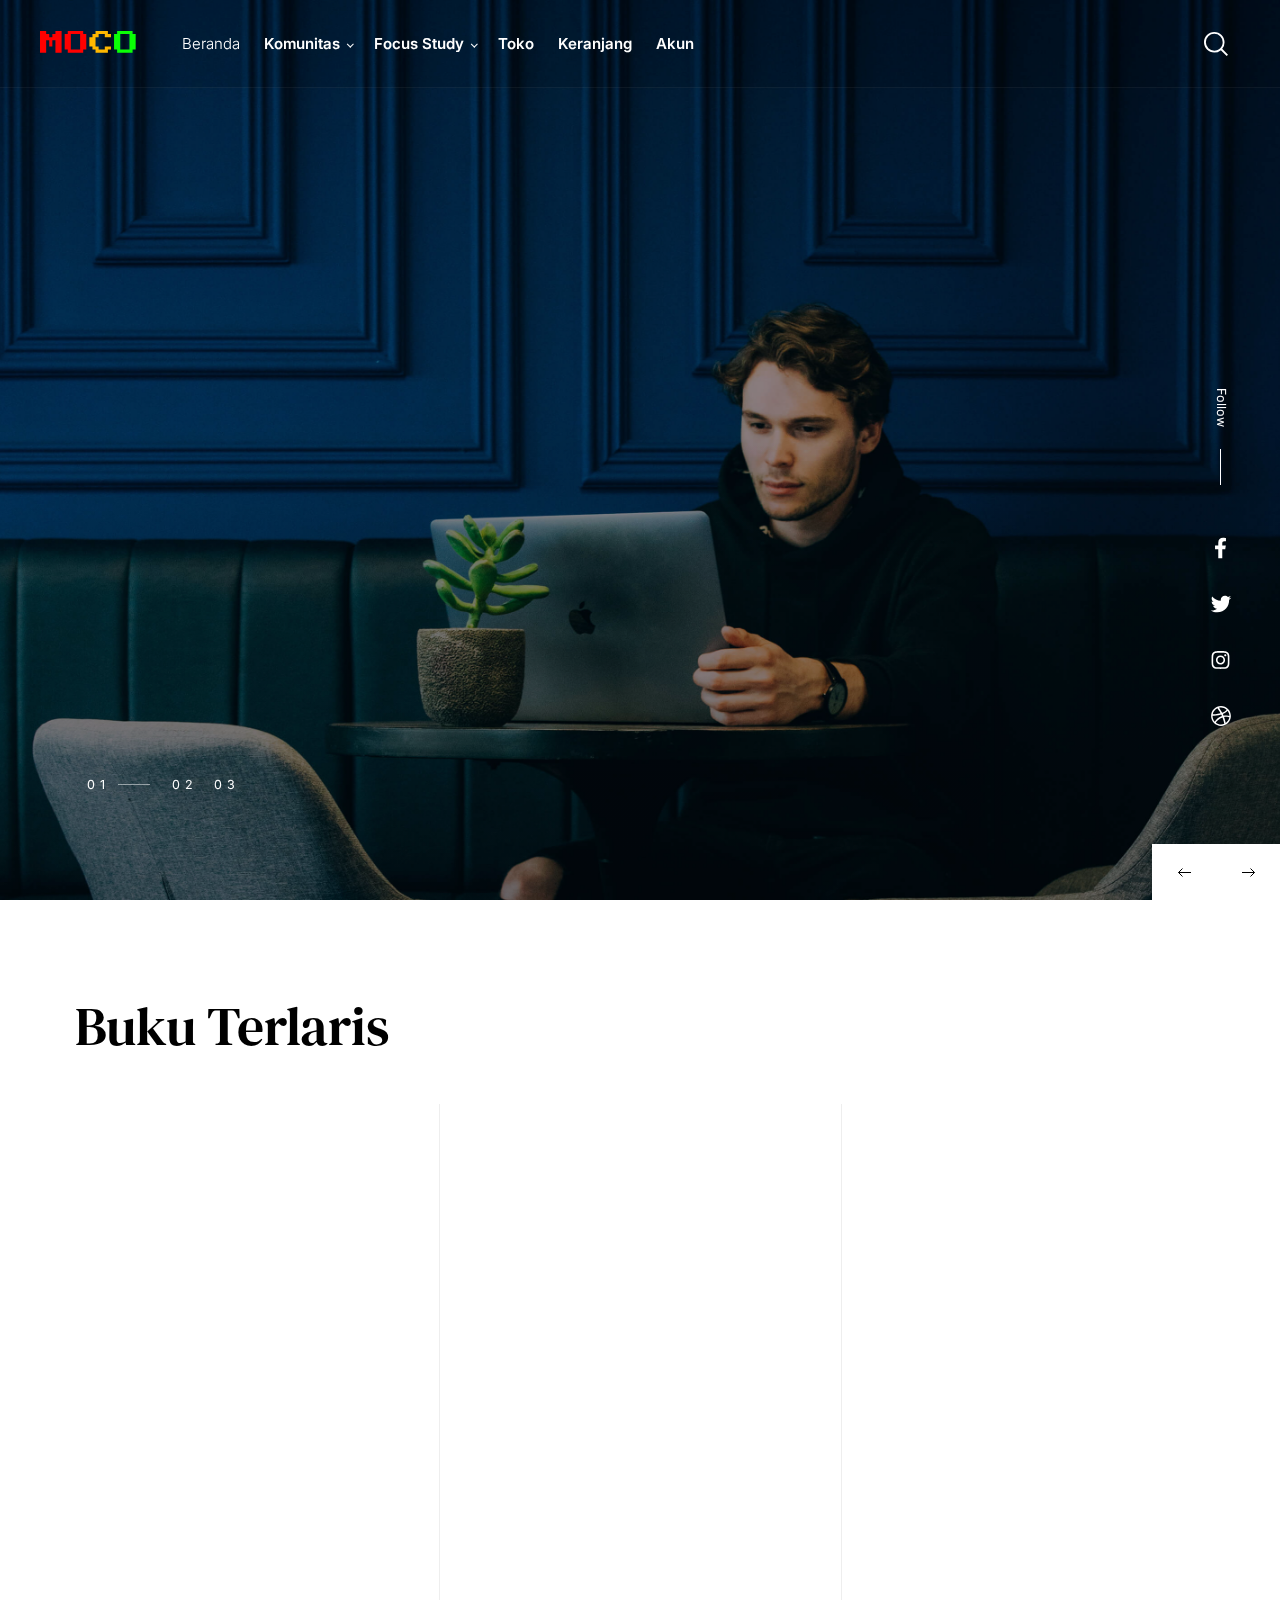
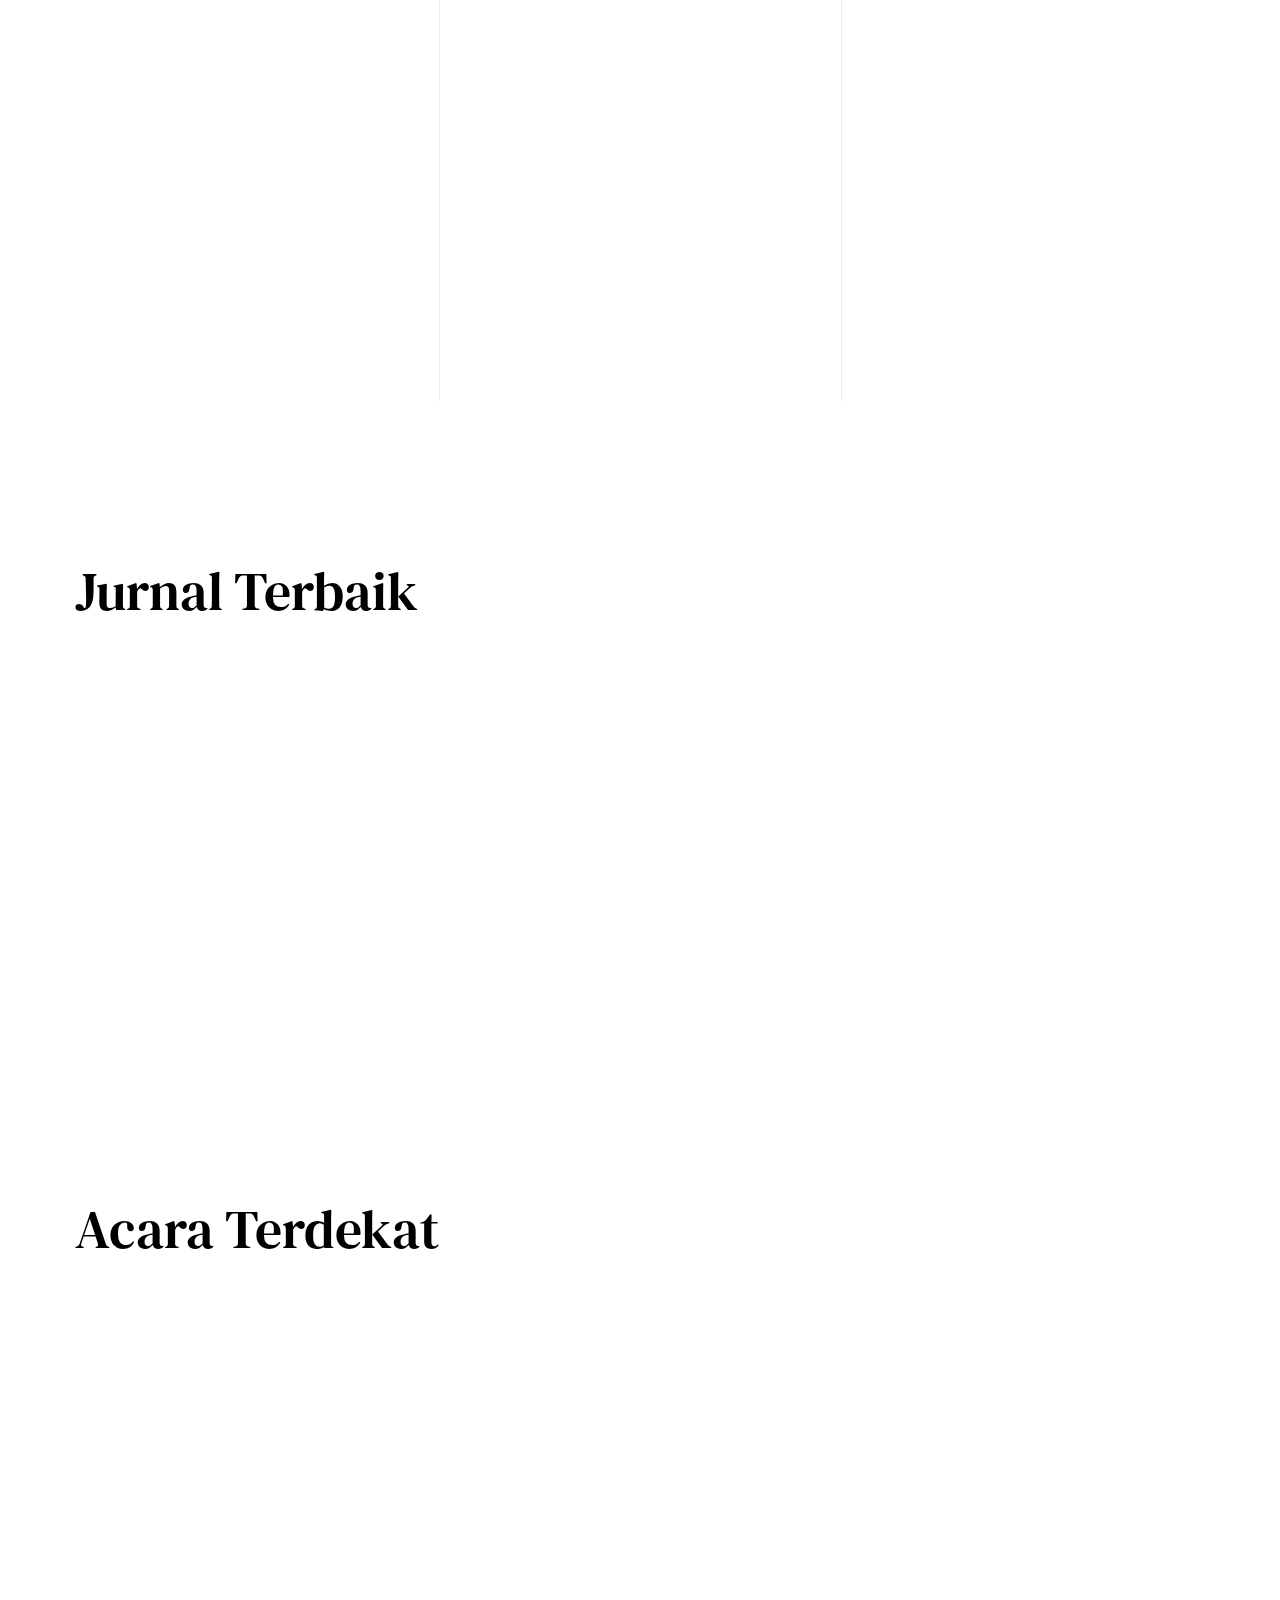
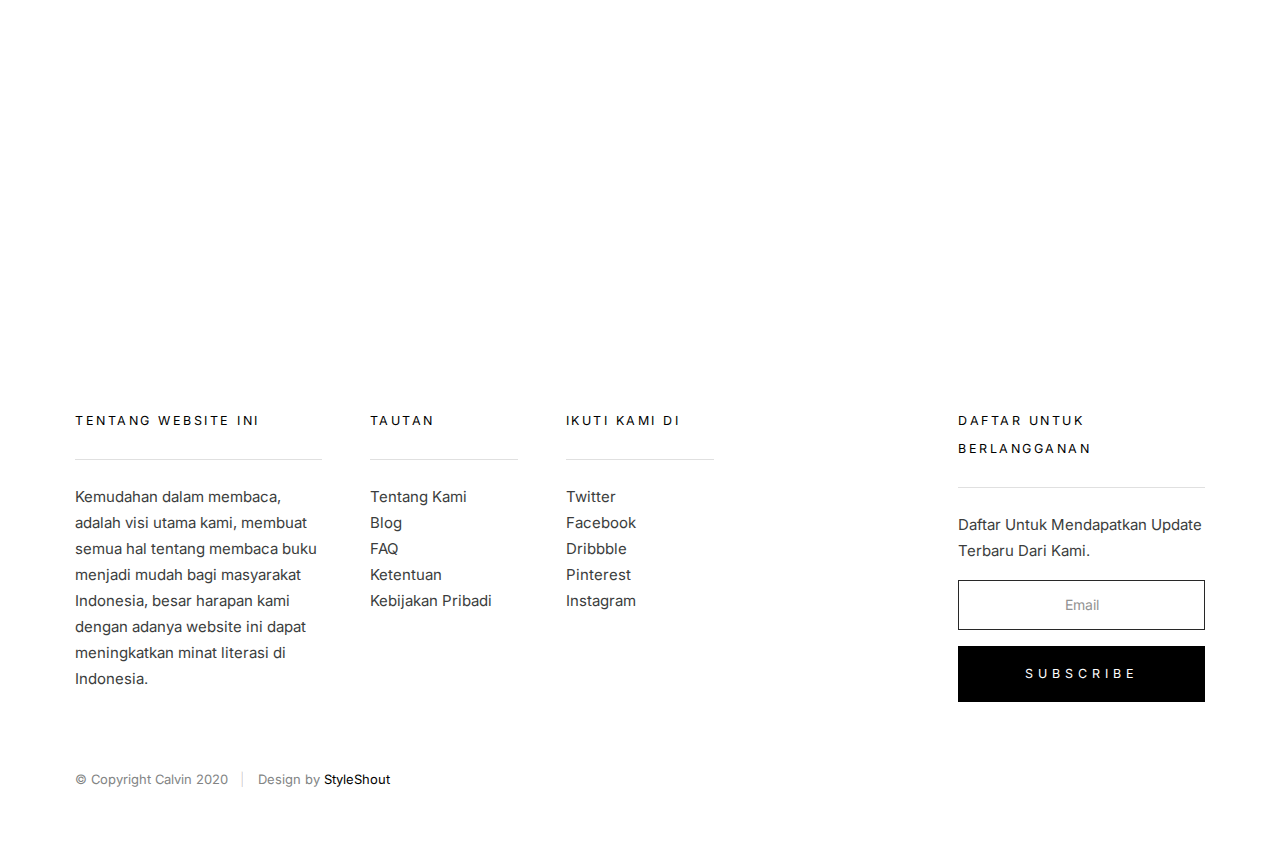
==== commit 6713375a: "header all" ====
--- a/index.html
+++ b/index.html
@@ -148,10 +148,9 @@
                             <li><a href="single-standard.html">Journaling Buku</a></li>
                         </ul>
                     </li>
-                    <li><a href="styles.html" title="">Toko</a></li>
+                    <li><a href="toko.html" title="">Toko</a></li>
                     <li><a href="about.html" title="">Keranjang</a></li>
                     <li><a href="contact.html" title="">Akun</a></li>
-                    <li><a href="toko.html" title="">Test toko</a></li>
 
                 </ul> <!-- end s-header__nav -->
 
@@ -371,7 +370,9 @@
                                     antara warga lokal.
                                 </p>
                             </div>
-                            <input type="submit" name="Beli atau Sewa" value="Beli atau Sewa">
+                            <a href="rincianbuku.html">
+                                <input type="submit" name="Beli atau Sewa" value="Beli atau Sewa">
+                            </a>
                         </div> <!-- end entry__text -->
 
                     </article> <!-- end article -->
@@ -406,7 +407,9 @@
                                     istrinya; Jeng Yah. Tiga anaknya, pewaris Kretek Djagad Raja, dimakan gundah.
                                 </p>
                             </div>
-                            <input type="submit" name="Beli atau Sewa" value="Beli atau Sewa">
+                            <a href="rincianbuku.html">
+                                <input type="submit" name="Beli atau Sewa" value="Beli atau Sewa">
+                            </a>
                         </div> <!-- end entry__text -->
 
                     </article> <!-- end entry -->
@@ -442,7 +445,9 @@
                                     tahun bersiap-siap menjadi mentor.
                                 </p>
                             </div>
-                            <input type="submit" name="Beli atau Sewa" value="Beli atau Sewa">
+                            <a href="rincianbuku.html">
+                                <input type="submit" name="Beli atau Sewa" value="Beli atau Sewa">
+                            </a>
                         </div> <!-- end entry__text -->
 
                     </article> <!-- end article -->
